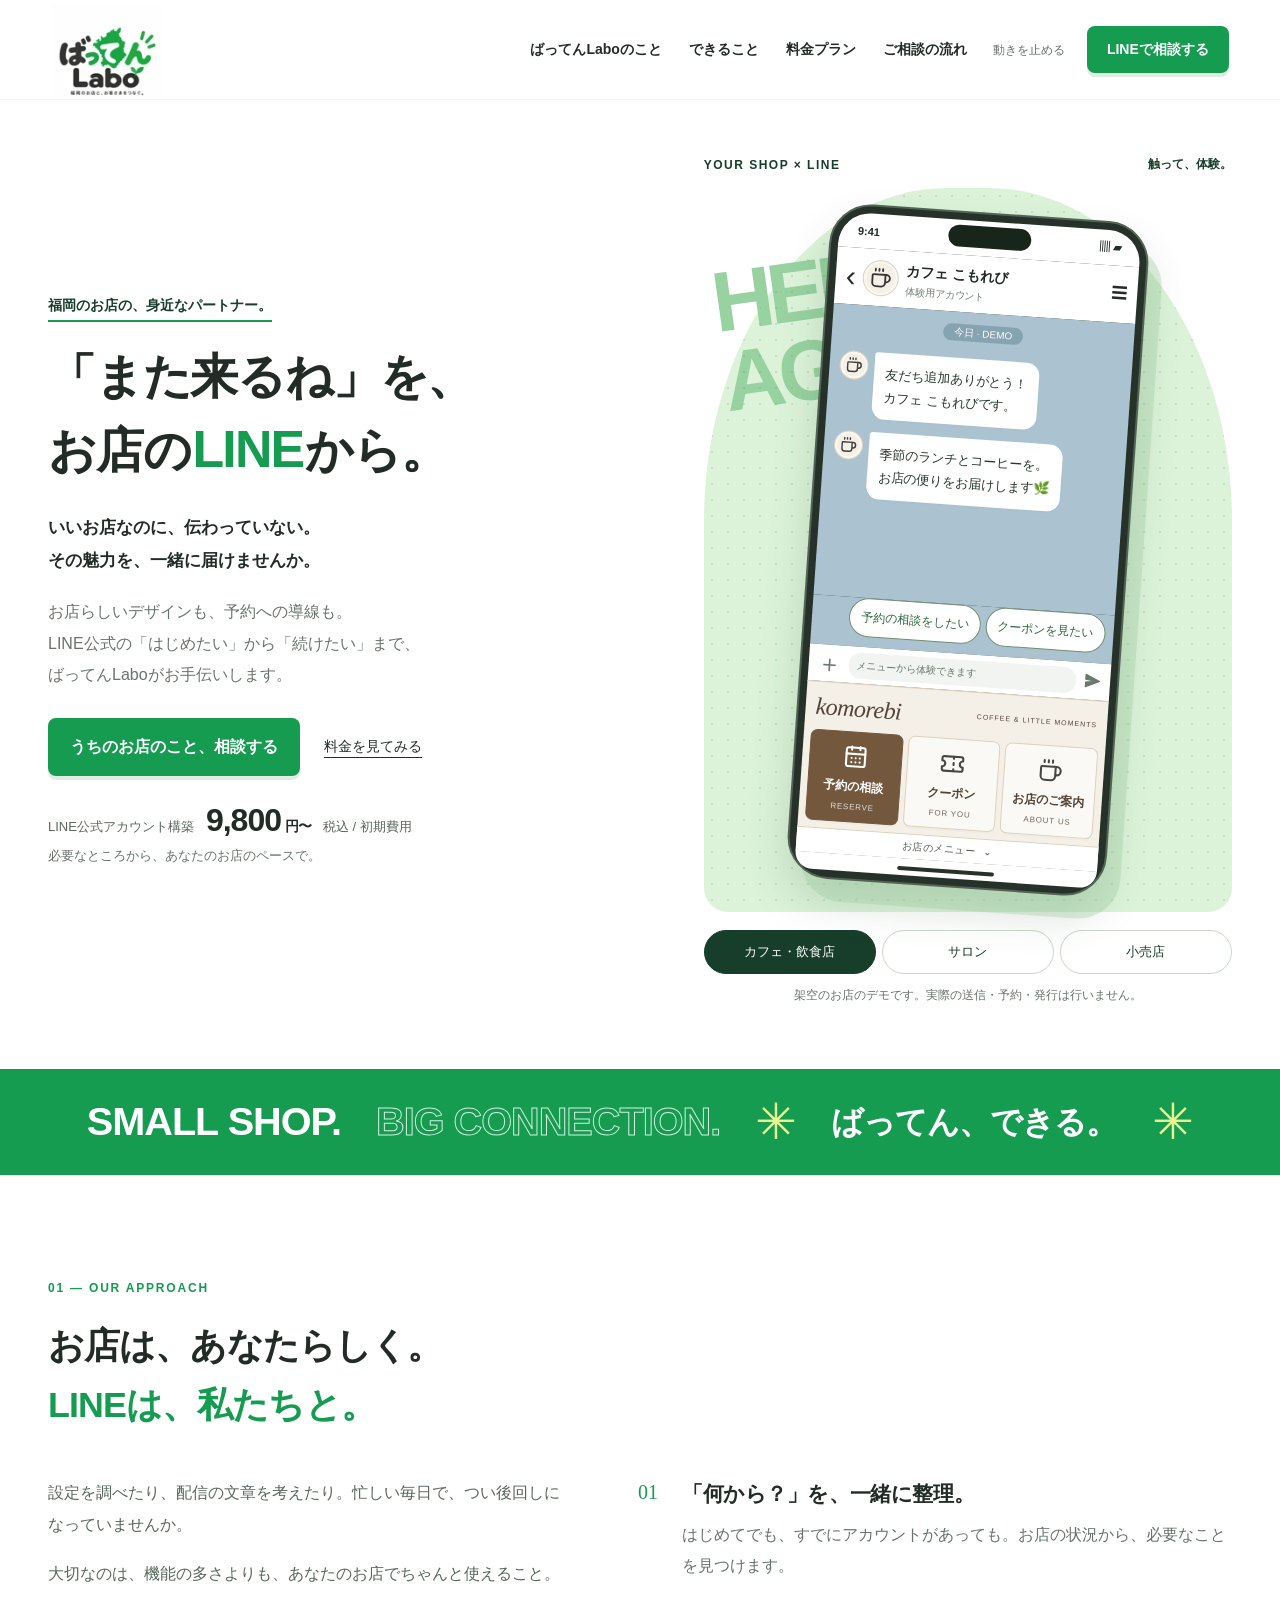
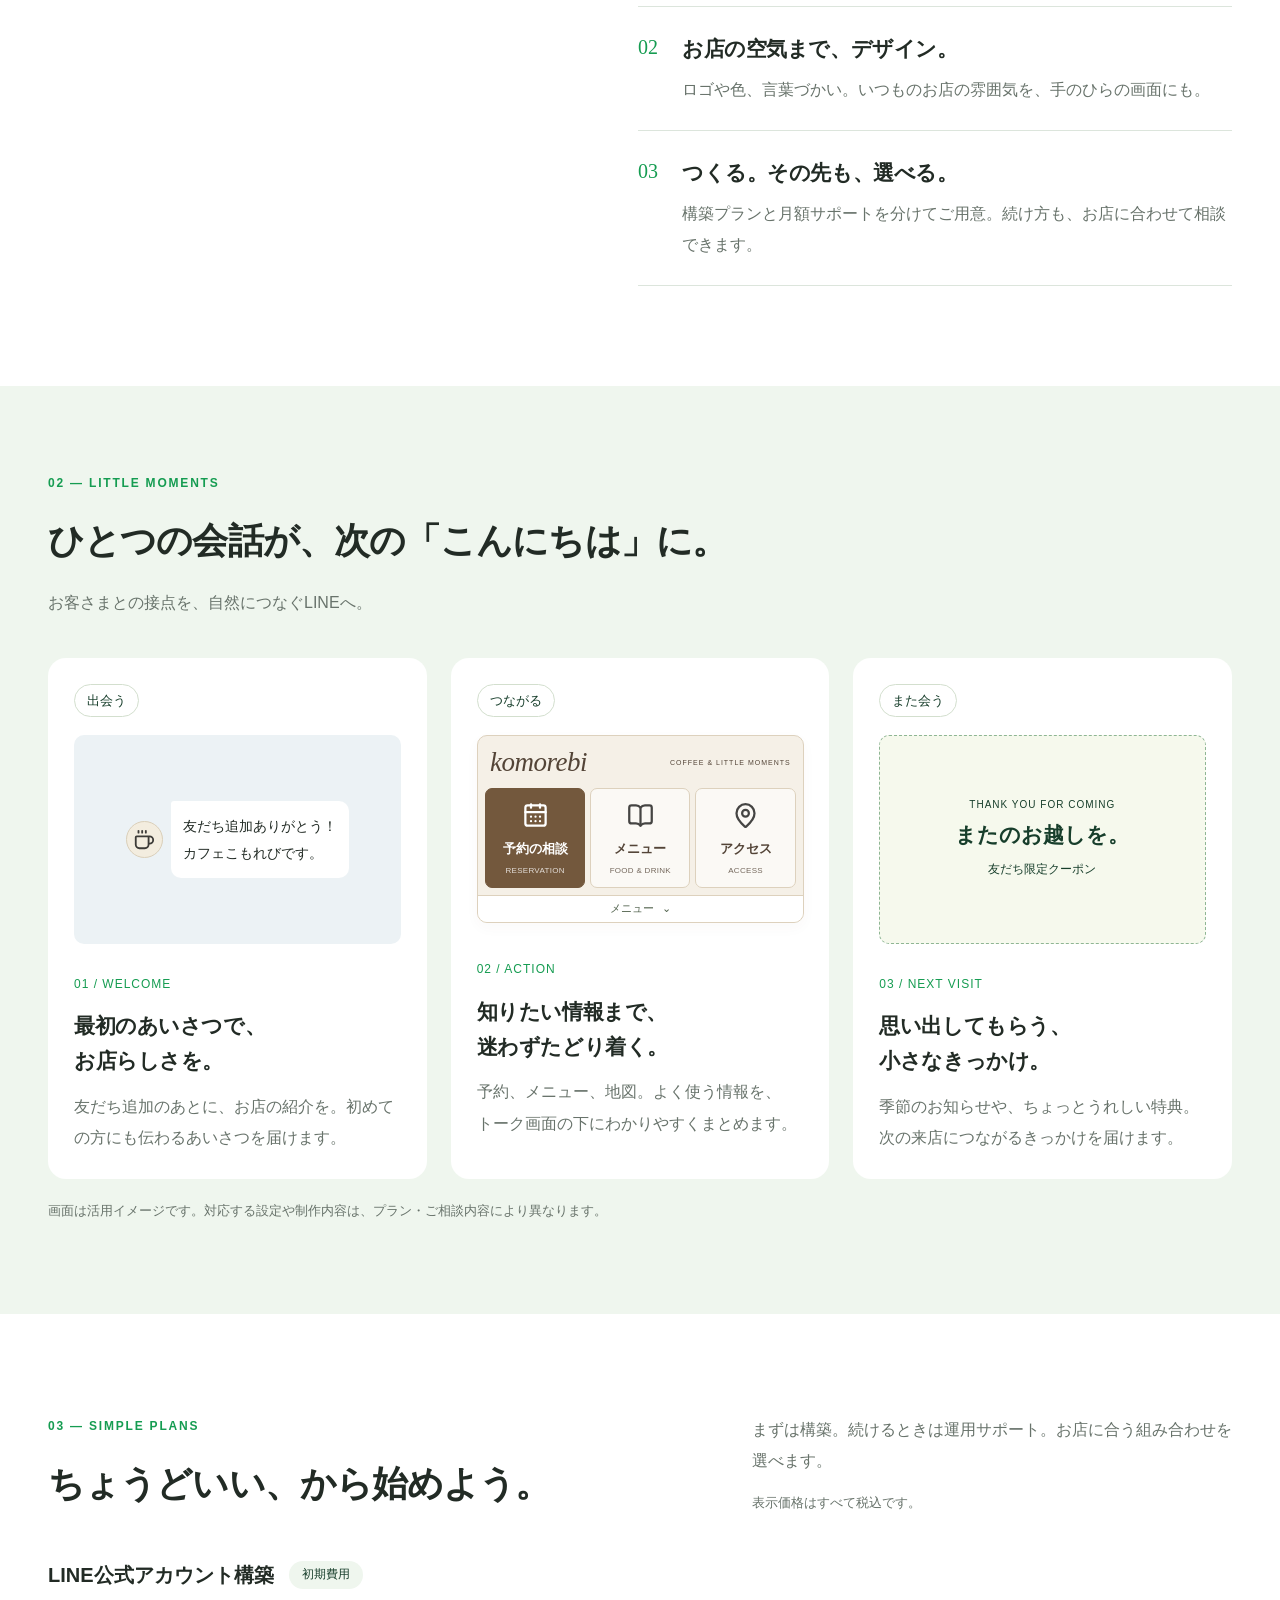
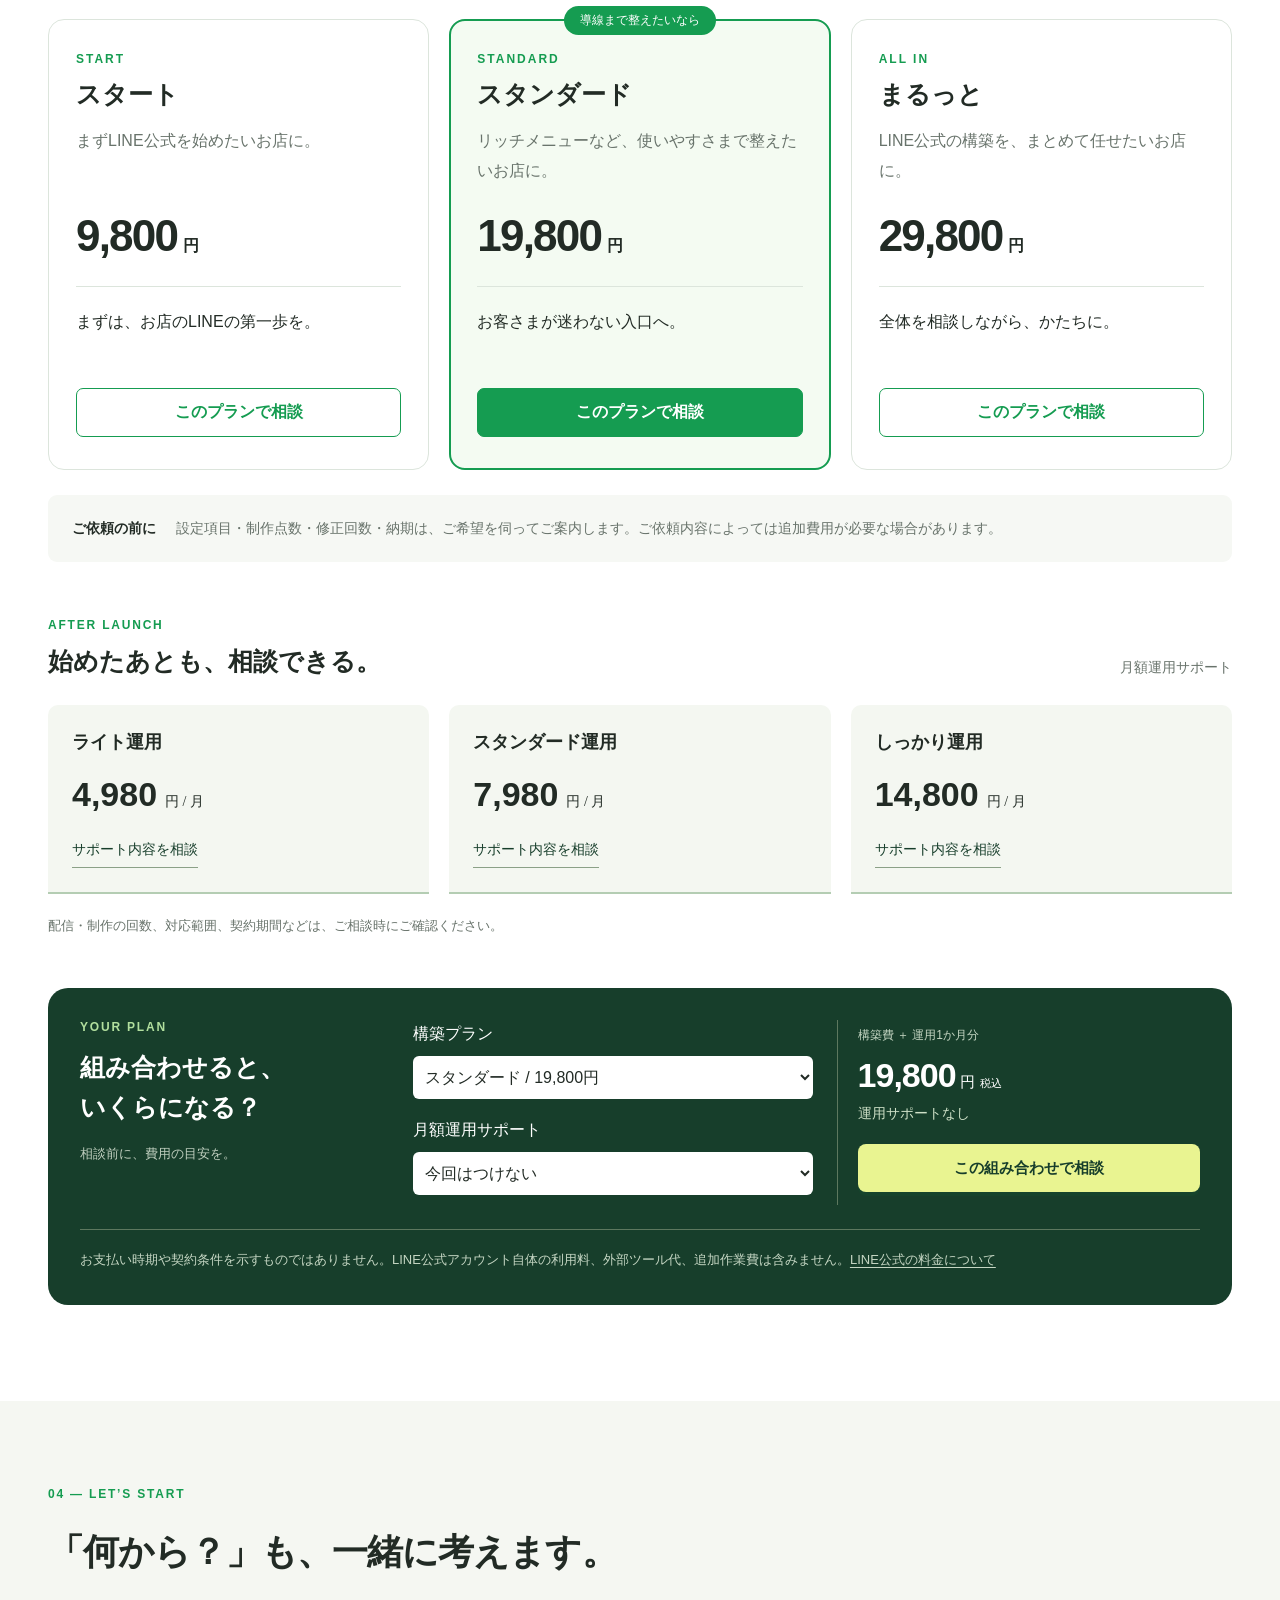
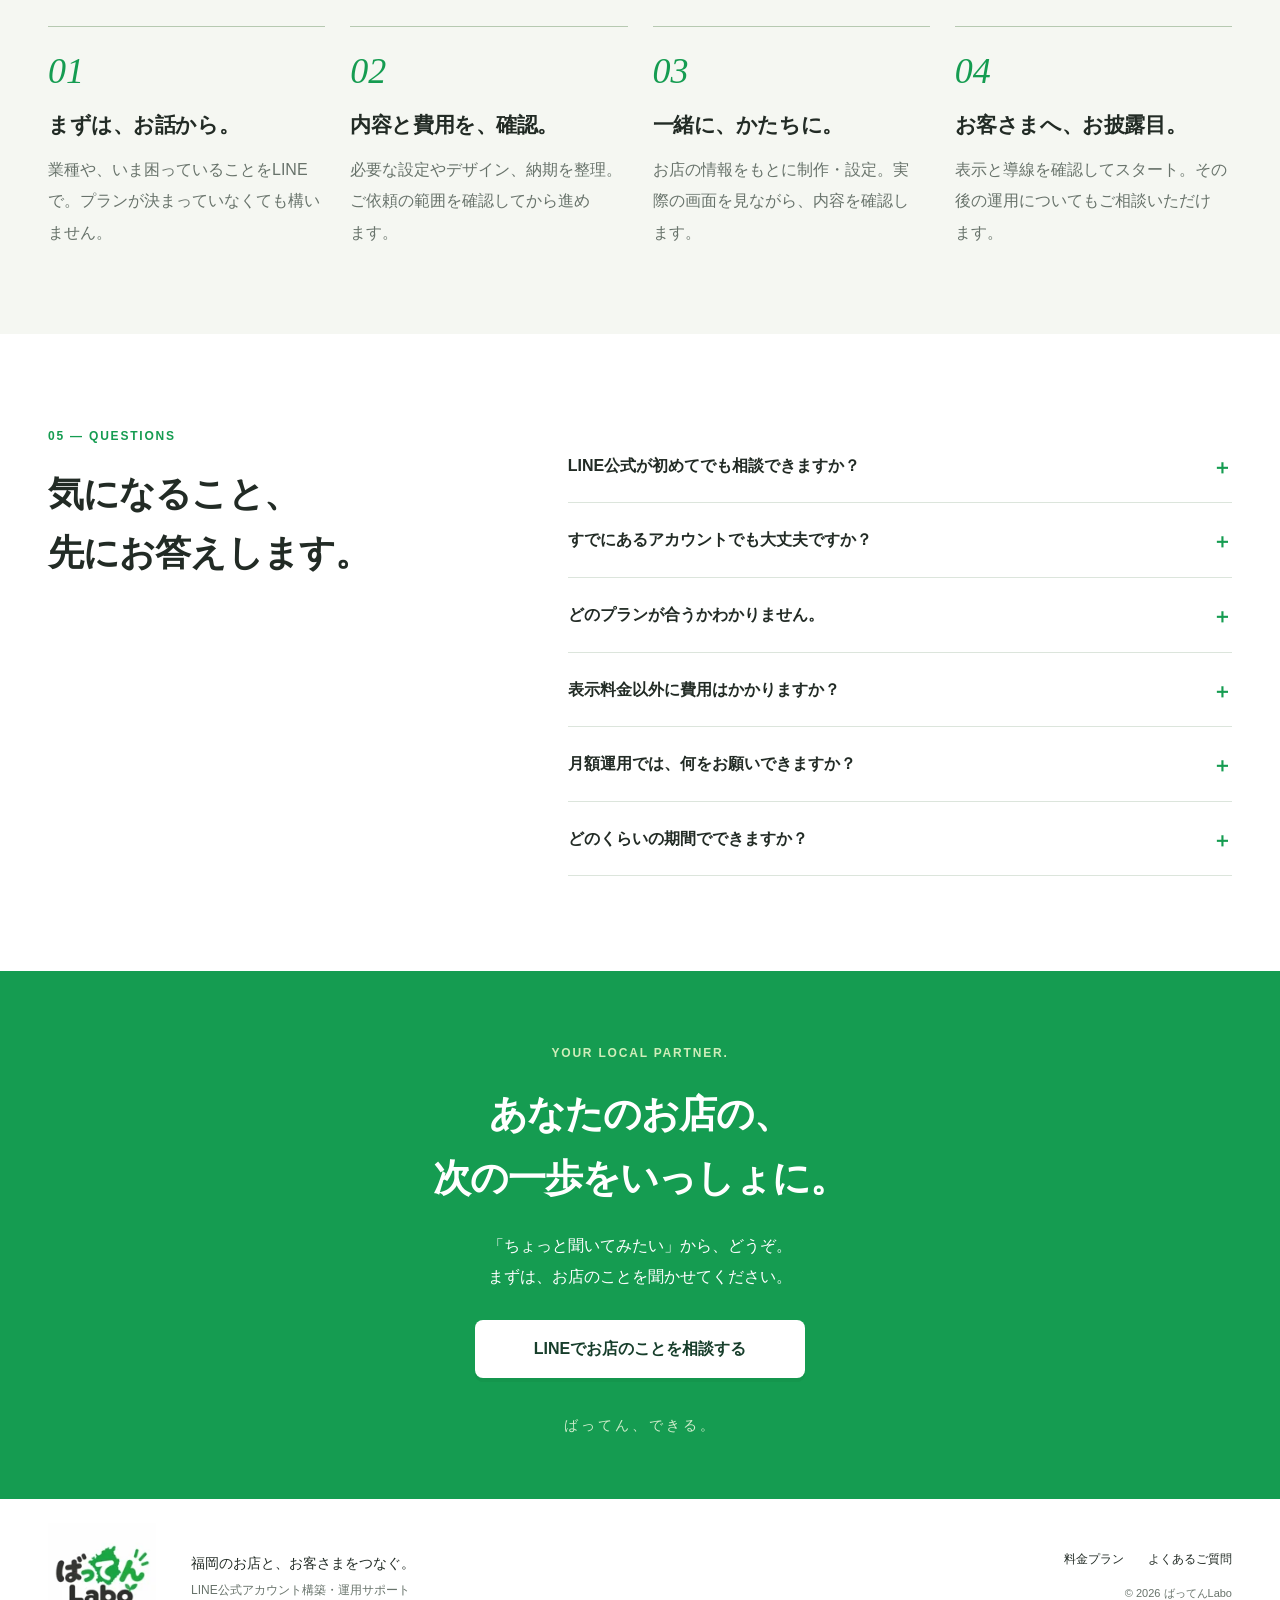
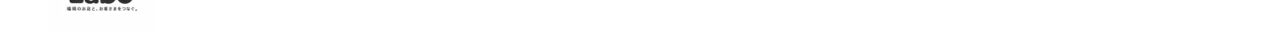
==== index.html @ 639789c0 "Refine all chat examples into natural short messages and separate demo notice" ====
<!doctype html>
<html lang="ja"><head><meta charset="utf-8"><meta name="viewport" content="width=device-width, initial-scale=1"><meta name="theme-color" content="#169b52"><title>ばってんLabo｜お店の「また来るね」を、LINEから。</title><meta name="description" content="福岡のお店のLINE公式アカウント構築・運用サポート。構築9,800円〜、月額運用4,980円〜（税込）。お店らしいデザインと迷わない導線を、一緒に。"><link rel="icon" type="image/webp" href="assets/brand-icon.webp"><link rel="stylesheet" href="style.css?v=20261002-chat-7"></head><body>
<a class="skip-link" href="#main">本文へ移動</a><div class="reading-progress" aria-hidden="true"></div>
<header class="header"><a class="logo" href="#" aria-label="ばってんLabo ホーム"><img src="assets/brand-icon.webp" alt="ばってんLabo" width="160" height="160"></a><nav class="desktop-nav" aria-label="メインメニュー"><a href="#strength">ばってんLaboのこと</a><a href="#experience">できること</a><a href="#plans">料金プラン</a><a href="#flow">ご相談の流れ</a></nav><div class="header-actions"><button class="motion-toggle" aria-pressed="false" aria-label="動きを止める">動きを止める</button><button class="button small" data-contact>LINEで相談する</button><button class="menu-toggle" aria-expanded="false" aria-controls="mobile-menu" aria-label="メニューを開く"><span></span><span></span></button></div></header>
<nav id="mobile-menu" class="mobile-menu" aria-label="スマートフォンメニュー" hidden><a href="#strength">ばってんLaboのこと</a><a href="#experience">できること</a><a href="#plans">料金プラン</a><a href="#flow">ご相談の流れ</a></nav>
<main id="main"><section class="hero section-wrap"><div class="hero-copy"><p class="eyebrow"><span>福岡のお店の、身近なパートナー。</span></p><h1><span class="headline-start">「また来るね」を、</span><span class="headline-end">お店の<em>LINE</em>から。</span></h1><p class="hero-lead"><span class="sentence">いいお店なのに、伝わっていない。</span><span class="sentence">その魅力を、一緒に届けませんか。</span></p><p class="hero-description">お店らしいデザインも、予約への導線も。<span class="phrase">LINE公式の</span><span class="phrase">「はじめたい」から</span><span class="phrase">「続けたい」まで、</span><span class="phrase">ばってんLaboが</span><span class="phrase">お手伝いします。</span></p><div class="hero-buttons"><button class="button" data-contact>うちのお店のこと、相談する</button><a class="text-button" href="#plans">料金を見てみる</a></div><div class="starting-price"><span>LINE公式アカウント構築</span><strong>9,800<small>円〜</small></strong><span>税込 / 初期費用</span></div><p class="hero-footnote">必要なところから、あなたのお店のペースで。</p></div>
<div class="hero-visual" id="experience"><div class="visual-label"><span>YOUR SHOP × LINE</span><span>触って、体験。</span></div><div class="visual-ground"><div class="big-type" aria-hidden="true">HELLO.<br>AGAIN!</div><div class="floating-note note-one"><span class="note-icon">✓</span><div><small>次の来店につながる</small><b>「予約できますか？」</b></div></div><div class="phone-wrap"><div class="phone" data-theme="cafe"><div class="phone-status" aria-hidden="true"><b>9:41</b><span class="island"></span><span>▥ ▰</span></div><div class="phone-head"><span aria-hidden="true">‹</span><span class="store-avatar" id="store-avatar" aria-hidden="true"><img src="assets/icons/coffee.svg" width="24" height="24" alt="" aria-hidden="true"></span><div><b id="store-name">カフェ こもれび</b><small>体験用アカウント</small></div><span class="phone-menu" aria-hidden="true">☰</span></div><div class="chat" id="chat" role="log" aria-live="polite" aria-label="架空のお店のトーク体験"></div><div class="reply-options" id="reply-options" aria-label="返信を選ぶ"></div><div class="phone-compose"><span aria-hidden="true">＋</span><span>メニューから体験できます</span><span class="compose-send" aria-hidden="true" title="送信"><svg viewBox="0 0 24 24" width="18" height="18" focusable="false"><path d="M3.4 20.4 21.8 12 3.4 3.6l-.1 6.5L16.5 12 3.3 13.9l.1 6.5Z" fill="currentColor"/></svg></span></div><div class="rich-menu"><div class="menu-signature"><span id="menu-brand">komorebi</span><small id="menu-tagline">COFFEE & LITTLE MOMENTS</small></div><div class="menu-buttons"><button data-chat="reserve"><span class="menu-icon"><img src="assets/icons/calendar-days.svg" width="24" height="24" alt="" aria-hidden="true"></span><b id="reserve-label">予約の相談</b><small id="reserve-en">RESERVE</small></button><button data-chat="coupon"><span class="menu-icon"><img src="assets/icons/ticket.svg" width="24" height="24" alt="" aria-hidden="true"></span><b>クーポン</b><small>FOR YOU</small></button><button data-chat="welcome"><span class="menu-icon" id="menu-store-icon"><img src="assets/icons/coffee.svg" width="24" height="24" alt="" aria-hidden="true"></span><b>お店のご案内</b><small>ABOUT US</small></button></div><div class="menu-bottom-label">お店のメニュー<span aria-hidden="true">⌄</span></div></div><div class="phone-bottom" aria-hidden="true"></div></div></div><div class="floating-note note-two"><span class="spark" aria-hidden="true">✓</span><span>お店らしさも、<br><b>ちゃんと伝わる。</b></span></div></div><div class="industry-tabs" aria-label="業種別の体験"><button data-industry="cafe" aria-pressed="true">カフェ・飲食店</button><button data-industry="salon" aria-pressed="false">サロン</button><button data-industry="shop" aria-pressed="false">小売店</button></div><p class="demo-note">架空のお店のデモです。実際の送信・予約・発行は行いません。</p></div></section>
<div class="brand-strip" aria-hidden="true"><span>SMALL SHOP.</span><span class="outline-text">BIG CONNECTION.</span><span class="asterisk">✳</span><span>ばってん、できる。</span><span class="asterisk">✳</span></div>
<section class="section-wrap intro-section" id="strength"><div class="section-title reveal"><span class="section-label">01 — OUR APPROACH</span><h2><span class="phrase">お店は、あなたらしく。</span><span class="green"><span class="phrase">LINEは、私たちと。</span></span></h2></div><div class="approach-grid"><div class="section-copy reveal"><p>設定を調べたり、配信の文章を考えたり。忙しい毎日で、つい後回しになっていませんか。</p><p>大切なのは、機能の多さよりも、あなたのお店で<span class="phrase">ちゃんと使えること。</span></p></div><div class="approach-items"><article class="approach-item reveal"><span>01</span><div><h3>「何から？」を、一緒に整理。</h3><p>はじめてでも、すでにアカウントがあっても。お店の状況から、必要なことを見つけます。</p></div></article><article class="approach-item reveal"><span>02</span><div><h3>お店の空気まで、デザイン。</h3><p>ロゴや色、言葉づかい。いつものお店の雰囲気を、手のひらの画面にも。</p></div></article><article class="approach-item reveal"><span>03</span><div><h3>つくる。その先も、選べる。</h3><p>構築プランと月額サポートを分けてご用意。続け方も、お店に合わせて相談できます。</p></div></article></div></div></section>
<section class="journey-section"><div class="section-wrap"><div class="section-title reveal"><span class="section-label">02 — LITTLE MOMENTS</span><h2><span class="phrase">ひとつの会話が、</span><span class="phrase">次の「こんにちは」に。</span></h2><p>お客さまとの接点を、自然につなぐLINEへ。</p></div><div class="journey-grid"><article class="journey-card reveal"><div class="journey-preview"><span class="step-tag">出会う</span><div class="mini-chat"><span class="mini-avatar" aria-hidden="true"><img src="assets/icons/coffee.svg" width="24" height="24" alt="" aria-hidden="true"></span><div>友だち追加ありがとう！<br>カフェこもれびです。</div></div></div><div class="journey-copy"><span class="card-index">01 / WELCOME</span><h3><span class="phrase">最初のあいさつで、</span><span class="phrase">お店らしさを。</span></h3><p>友だち追加のあとに、お店の紹介を。初めての方にも伝わる<span class="phrase">あいさつを届けます。</span></p></div></article><article class="journey-card reveal"><div class="journey-preview"><span class="step-tag">つながる</span><div class="rich-example" role="img" aria-label="カフェのリッチメニュー見本。予約の相談、メニュー、アクセスの3つの区画。"><div class="menu-signature"><span>komorebi</span><small>COFFEE & LITTLE MOMENTS</small></div><div class="rich-example-grid"><div class="rich-example-tile"><span class="menu-icon"><img src="assets/icons/calendar-days.svg" width="24" height="24" alt="" aria-hidden="true"></span><b>予約の相談</b><small>RESERVATION</small></div><div class="rich-example-tile"><span class="menu-icon"><img src="assets/icons/book-open.svg" width="24" height="24" alt="" aria-hidden="true"></span><b>メニュー</b><small>FOOD & DRINK</small></div><div class="rich-example-tile"><span class="menu-icon"><img src="assets/icons/map-pin.svg" width="24" height="24" alt="" aria-hidden="true"></span><b>アクセス</b><small>ACCESS</small></div></div><div class="rich-example-bar">メニュー <span aria-hidden="true">⌄</span></div></div></div><div class="journey-copy"><span class="card-index">02 / ACTION</span><h3><span class="phrase">知りたい情報まで、</span><span class="phrase">迷わずたどり着く。</span></h3><p>予約、メニュー、地図。よく使う情報を、トーク画面の下に<span class="phrase">わかりやすくまとめます。</span></p></div></article><article class="journey-card reveal"><div class="journey-preview"><span class="step-tag">また会う</span><div class="mini-coupon"><small>THANK YOU FOR COMING</small><b>またのお越しを。</b><span>友だち限定クーポン</span></div></div><div class="journey-copy"><span class="card-index">03 / NEXT VISIT</span><h3><span class="phrase">思い出してもらう、</span><span class="phrase">小さなきっかけ。</span></h3><p>季節のお知らせや、ちょっとうれしい特典。次の来店につながる<span class="phrase">きっかけを届けます。</span></p></div></article></div><p class="section-note">画面は活用イメージです。対応する設定や制作内容は、プラン・ご相談内容により異なります。</p></div></section>
<section class="section-wrap pricing-section" id="plans"><div class="pricing-heading reveal"><div class="section-title"><span class="section-label">03 — SIMPLE PLANS</span><h2><span class="phrase">ちょうどいい、</span><span class="phrase">から始めよう。</span></h2></div><p>まずは構築。続けるときは運用サポート。お店に合う組み合わせを選べます。<span class="tax-label">表示価格はすべて税込です。</span></p></div><div class="price-category"><h3>LINE公式アカウント構築</h3><span>初期費用</span></div><div class="plan-grid"><article class="plan-card reveal"><span class="plan-en">START</span><h3>スタート</h3><p class="plan-description">まずLINE公式を始めたいお店に。</p><p class="plan-price">9,800<span>円</span></p><p class="plan-purpose">まずは、お店のLINEの第一歩を。</p><button class="plan-button" data-plan="0">このプランで相談</button></article><article class="plan-card featured reveal"><span class="plan-flag">導線まで整えたいなら</span><span class="plan-en">STANDARD</span><h3>スタンダード</h3><p class="plan-description">リッチメニューなど、使いやすさまで整えたいお店に。</p><p class="plan-price">19,800<span>円</span></p><p class="plan-purpose">お客さまが迷わない入口へ。</p><button class="plan-button" data-plan="1">このプランで相談</button></article><article class="plan-card reveal"><span class="plan-en">ALL IN</span><h3>まるっと</h3><p class="plan-description">LINE公式の構築を、まとめて任せたいお店に。</p><p class="plan-price">29,800<span>円</span></p><p class="plan-purpose">全体を相談しながら、かたちに。</p><button class="plan-button" data-plan="2">このプランで相談</button></article></div><div class="scope-note"><span>ご依頼の前に</span><p>設定項目・制作点数・修正回数・納期は、ご希望を伺ってご案内します。ご依頼内容によっては追加費用が必要な場合があります。</p></div>
<div class="support-heading"><div><span class="section-label">AFTER LAUNCH</span><h3>始めたあとも、相談できる。</h3></div><p>月額運用サポート</p></div><div class="support-grid"><article class="support-card reveal"><h4>ライト運用</h4><p>4,980<span>円 / 月</span></p><button data-support="1">サポート内容を相談</button></article><article class="support-card reveal"><h4>スタンダード運用</h4><p>7,980<span>円 / 月</span></p><button data-support="2">サポート内容を相談</button></article><article class="support-card reveal"><h4>しっかり運用</h4><p>14,800<span>円 / 月</span></p><button data-support="3">サポート内容を相談</button></article></div><p class="section-note">配信・制作の回数、対応範囲、契約期間などは、ご相談時にご確認ください。</p>
<div class="calculator reveal" id="estimate"><div class="calculator-intro"><span class="section-label">YOUR PLAN</span><h3><span class="phrase">組み合わせると、</span><span class="phrase">いくらになる？</span></h3><p>相談前に、費用の目安を。</p></div><div class="calculator-controls"><label for="build-select">構築プラン</label><select id="build-select"><option value="0">スタート / 9,800円</option><option value="1" selected>スタンダード / 19,800円</option><option value="2">まるっと / 29,800円</option></select><label for="support-select">月額運用サポート</label><select id="support-select"><option value="0">今回はつけない</option><option value="1">ライト運用 / 4,980円</option><option value="2">スタンダード運用 / 7,980円</option><option value="3">しっかり運用 / 14,800円</option></select></div><div class="calculator-result" aria-live="polite" aria-atomic="true"><span>構築費 ＋ 運用1か月分</span><p><strong id="estimate-total">19,800</strong> 円<span>税込</span></p><small id="estimate-recurring">運用サポートなし</small><button class="button" id="estimate-contact">この組み合わせで相談</button></div><p class="calculator-note">お支払い時期や契約条件を示すものではありません。LINE公式アカウント自体の利用料、外部ツール代、追加作業費は含みません。<a href="https://www.lycbiz.com/jp/service/line-official-account/plan/" target="_blank" rel="noopener noreferrer">LINE公式の料金について</a></p></div></section>
<section class="flow-section" id="flow"><div class="section-wrap"><div class="section-title reveal"><span class="section-label">04 — LET’S START</span><h2><span class="phrase">「何から？」も、</span><span class="phrase">一緒に考えます。</span></h2></div><div class="flow-grid"><article class="reveal"><span>01</span><h3>まずは、お話から。</h3><p>業種や、いま困っていることをLINEで。プランが決まっていなくても構いません。</p></article><article class="reveal"><span>02</span><h3>内容と費用を、確認。</h3><p>必要な設定やデザイン、納期を整理。ご依頼の範囲を確認してから進めます。</p></article><article class="reveal"><span>03</span><h3>一緒に、かたちに。</h3><p>お店の情報をもとに制作・設定。実際の画面を見ながら、内容を確認します。</p></article><article class="reveal"><span>04</span><h3>お客さまへ、お披露目。</h3><p>表示と導線を確認してスタート。その後の運用についてもご相談いただけます。</p></article></div></div></section>
<section class="section-wrap faq-section" id="faq"><div class="section-title reveal"><span class="section-label">05 — QUESTIONS</span><h2><span class="phrase">気になること、</span><span class="phrase">先にお答えします。</span></h2></div><div class="faq-list"><details><summary>LINE公式が初めてでも相談できますか？</summary><p>はい。何を載せたいか、どんなお客さまに届けたいか。お店のことを伺いながら、始め方を一緒に整理します。</p></details><details><summary>すでにあるアカウントでも大丈夫ですか？</summary><p>現在のアカウントやお困りごとをお知らせください。設定状況や権限を確認し、見直しが必要なところをご相談します。</p></details><details><summary>どのプランが合うかわかりません。</summary><p>まず始めたいならスタート、リッチメニューなど導線を整えたいならスタンダード、構築全体を相談したいならまるっとが目安です。具体的な作業内容を伺ってご案内します。</p></details><details><summary>表示料金以外に費用はかかりますか？</summary><p>LINE公式アカウント自体の利用料や外部ツール代は別です。また、追加の制作・設定が必要な場合は、ご依頼前に内容と費用をご確認ください。</p></details><details><summary>月額運用では、何をお願いできますか？</summary><p>配信や更新など、続けるうえで困っていることをお知らせください。各プランの対応範囲・回数・契約期間は、ご相談時にご案内します。</p></details><details><summary>どのくらいの期間でできますか？</summary><p>ご希望の内容と、写真・ロゴ・店舗情報などの準備状況によって異なります。希望の開始時期を伺い、制作前に納期を確認します。</p></details></div></section>
<section class="contact-section" id="contact"><div class="contact-inner reveal"><span class="section-label">YOUR LOCAL PARTNER.</span><h2><span class="phrase">あなたのお店の、</span><span class="phrase">次の一歩をいっしょに。</span></h2><p>「ちょっと聞いてみたい」から、どうぞ。<br>まずは、お店のことを聞かせてください。</p><button class="button light" data-contact>LINEでお店のことを相談する</button><span class="contact-brand">ばってん、できる。</span></div></section></main>
<footer class="footer section-wrap"><a class="footer-logo" href="#" aria-label="ページ先頭へ"><img src="assets/brand-icon.webp" alt="ばってんLabo" width="130" height="130"></a><p>福岡のお店と、お客さまをつなぐ。<br><small>LINE公式アカウント構築・運用サポート</small></p><div><a href="#plans">料金プラン</a><a href="#faq">よくあるご質問</a><small>© 2026 ばってんLabo</small></div></footer><div class="mobile-cta"><a href="#plans">構築 9,800円〜<small>税込</small></a><button class="button small" data-contact>LINEで相談する</button></div>
<dialog id="contact-dialog" aria-labelledby="contact-title"><button class="dialog-close" aria-label="閉じる">×</button><span class="section-label">LET’S TALK.</span><h2 id="contact-title"><span class="phrase">お店のこと、</span><span class="phrase">聞かせてください。</span></h2><p>相談したい内容をコピーして、<br>LINEで送っていただくとスムーズです。</p><label for="consultation-text">相談メッセージ（編集できます）</label><textarea id="consultation-text" rows="6"></textarea><button class="copy-button" id="copy-message">相談内容をコピー</button><p id="copy-status" role="status"></p><a class="button" href="https://lin.ee/vXP1QKs" target="_blank" rel="noopener noreferrer">LINEを開いて相談する</a><small class="dialog-note">LINEを開くだけでは送信されません。<br>コピーした文章を貼り付けて、お送りください。</small></dialog>
<dialog id="coupon-dialog" aria-labelledby="coupon-title"><button class="dialog-close" aria-label="閉じる">×</button><span class="section-label">SAMPLE COUPON</span><h2 id="coupon-title">また会える、きっかけを。</h2><div class="coupon-ticket"><span>友だち限定</span><strong id="coupon-benefit">ドリンク1杯プレゼント</strong></div><p>ご来店時にスタッフにお見せください。</p><small class="dialog-note">体験用のサンプルです。実際の店舗では利用できません。</small><button class="button close-coupon">トークに戻る</button></dialog><script src="app.js?v=20261002-chat-7"></script></body></html>
---- style.css ----
:root{--green:#159c51;--dark:#173e2b;--ink:#222b25;--muted:#68736b;--soft:#eff6ee;--line:#dce5dc;--yellow:#e9f491;--white:#fff;--radius:20px}*{box-sizing:border-box}html{scroll-behavior:smooth;scroll-padding-top:108px}body{margin:0;background:#fff;color:var(--ink);font-family:"Noto Sans JP","Hiragino Kaku Gothic ProN","Yu Gothic",Meiryo,sans-serif;line-height:1.8;-webkit-font-smoothing:antialiased}button,input,textarea,select{font:inherit}button,a{-webkit-tap-highlight-color:transparent;touch-action:manipulation}button{cursor:pointer}a{color:inherit;text-decoration:none}button:focus-visible,a:focus-visible,select:focus-visible,textarea:focus-visible,summary:focus-visible{outline:3px solid #d18a0a;outline-offset:5px}button{color:inherit}a,button{transition:background .2s,color .2s,transform .2s,box-shadow .2s}button:hover{transform:translateY(-2px)}img{max-width:100%;display:block}h1,h2,h3,h4,p{margin:0}h1,h2,h3,h4{line-height:1.55}svg{fill:none;stroke:currentColor;stroke-width:1.5;stroke-linecap:round;stroke-linejoin:round}.section-wrap{max-width:1280px;margin:auto;padding-inline:48px}.skip-link{position:fixed;left:20px;top:-80px;z-index:200;background:#fff;padding:12px}.skip-link:focus{top:10px}.reading-progress{position:fixed;top:0;left:0;height:3px;width:0;background:var(--green);z-index:102}.header{height:100px;display:flex;align-items:center;justify-content:space-between;gap:22px;padding:0 4%;position:sticky;top:0;z-index:100;background:#ffffffed;backdrop-filter:blur(14px);border-bottom:1px solid #e4eae180}.logo{width:112px;height:92px;overflow:hidden;display:grid;place-items:center;flex-shrink:0}.logo img{width:112px;height:112px;object-fit:contain}.desktop-nav{display:flex;gap:27px;font-size:14px;font-weight:700;margin-left:auto}.desktop-nav a:hover{color:var(--green)}.header-actions{display:flex;align-items:center;gap:18px}.motion-toggle{font-size:12px;border:0;background:none;color:var(--muted);padding:8px 0}.button{display:inline-flex;align-items:center;justify-content:center;min-height:58px;padding:16px 28px;border:0;background:var(--green);color:#fff;border-radius:8px;font-weight:700;font-size:16px;line-height:1.5;text-align:center;box-shadow:0 4px 0 #116b3420}.button:hover{background:#087e3b;box-shadow:0 7px 16px #14783b20;transform:translateY(-2px)}.button.small{font-size:14px;min-height:46px;padding:13px 20px}.menu-toggle{display:none}.mobile-menu[hidden]{display:none}.hero{display:grid;grid-template-columns:1.1fr 1fr;gap:36px;align-items:center;padding-top:54px;padding-bottom:63px}.eyebrow{font-size:14px;font-weight:700;margin-bottom:23px;color:var(--dark)}.eyebrow span{border-bottom:2px solid var(--green);padding-bottom:7px}.hero h1{font-size:clamp(38px,3.6vw,52px);font-weight:900;letter-spacing:-1.8px;line-height:1.5;margin-bottom:24px}.quote{display:block;white-space:nowrap}.hero h1 br{display:none}.hero h1 em{font:900 1.26em/1.4 Arial,sans-serif;color:var(--green);letter-spacing:-2px;font-style:normal}.hero-lead{font-size:18px;font-weight:700;line-height:1.9;margin-bottom:19px}.hero-description{font-size:14px;line-height:2;color:var(--muted)}.hero-buttons{display:flex;align-items:center;gap:22px;margin-top:28px}.hero-buttons .button{padding-inline:21px;font-size:15px}.text-button{font-size:14px;text-decoration:underline;text-underline-offset:6px;white-space:nowrap}.starting-price{display:flex;align-items:baseline;gap:13px;flex-wrap:wrap;margin-top:26px}.starting-price>span{font-size:12px;color:#5c685e}.starting-price strong{font:700 30px Arial;letter-spacing:-1px}.starting-price strong small{font:700 14px Meiryo;margin-left:4px}.hero-footnote{font-size:12px;color:var(--muted);margin-top:5px}.hero-visual{min-width:0;scroll-margin-top:110px}.visual-label{display:flex;justify-content:space-between;align-items:center;font-size:12px;font-weight:700;margin-bottom:12px;color:var(--dark)}.visual-label>span:first-child{font:700 12px Arial;letter-spacing:1.5px}.visual-ground{position:relative;isolation:isolate;min-height:572px;display:grid;place-items:center;border-radius:46% 46% 24px 24px;background:#dcf3d9;padding:15px 0 22px;overflow:visible}.visual-ground:after{content:"";position:absolute;inset:0;z-index:-1;background-image:radial-gradient(#4195572e 1px,transparent 1px);background-size:16px 16px;border-radius:inherit}.big-type{position:absolute;top:56px;left:13px;color:#97d2a0;font:900 85px/.94 Arial;letter-spacing:-6px;z-index:-1;transform:rotate(-8deg)}.phone-wrap{transform:rotate(4deg);transition:transform .5s}.phone-wrap:hover,.phone-wrap:focus-within{transform:rotate(0)}.phone{height:558px;width:299px;border:2px solid #536355;border-radius:42px;padding:7px;background:#263129;box-shadow:15px 22px 0 #9ac89e59,0 22px 40px #244e2b2b;display:flex;flex-direction:column;overflow:hidden}.phone-status{height:35px;flex-shrink:0;background:#fff;border-radius:32px 32px 0 0;display:flex;justify-content:space-between;align-items:center;padding:0 19px;font:700 11px Arial;position:relative}.island{width:83px;height:22px;border-radius:20px;background:#17251b;position:absolute;top:5px;left:50%;transform:translateX(-50%)}.phone-head{height:57px;flex-shrink:0;background:#fff;display:flex;align-items:center;gap:8px;padding:0 10px;line-height:1.3}.phone-head>span:first-child{font-size:30px}.store-avatar{display:grid;place-items:center;background:#e9f0df;border-radius:50%;font:italic 23px Georgia;width:31px;height:31px;color:#406444}.phone-head b{font-size:13px}.phone-head small{display:block;font-size:10px;color:#718075;margin-top:4px}.phone-menu{margin-left:auto}.chat{background:#abc3d0;flex:1;min-height:0;overflow:auto;padding:12px 10px;scrollbar-width:thin;scrollbar-color:#758f9f transparent;overscroll-behavior:contain}.chat-day{text-align:center;font-size:10px;color:white;margin:0 0 16px}.chat-day span{background:#69869688;border-radius:20px;padding:3px 11px}.message{display:flex;align-items:flex-start;gap:6px;margin-bottom:13px;animation:messageIn .35s ease-out}.chat-avatar{width:25px;height:25px;background:#f3f5eb;color:#4c664e;font:italic 19px Georgia;border-radius:50%;display:grid;place-items:center;flex-shrink:0}.bubble{padding:10px 11px;background:white;border-radius:3px 13px 13px;font-size:12px;line-height:1.7;white-space:pre-line;max-width:211px;color:#27382d;box-shadow:0 1px 2px #4560470b}.message.customer{justify-content:flex-end;align-items:flex-end}.customer .bubble{background:#9ae982;border-radius:13px 3px 13px 13px}.read{font-size:9px;color:#304e5b;line-height:1.5;white-space:pre-line;flex-shrink:0}.reply-options{display:flex;flex-wrap:wrap;gap:5px;justify-content:flex-end;background:#abc3d0;padding:0 8px 10px}.reply-options:empty{padding:0}.reply-options button{font-size:11px;border:1px solid #718f72;background:#fff;color:#2b663c;border-radius:20px;padding:8px 11px;min-height:35px}.phone-compose{height:37px;flex-shrink:0;background:#fff;display:flex;gap:7px;align-items:center;padding:0 9px;font-size:24px;color:#68786d}.phone-compose span:nth-child(2){flex:1;font-size:10px;background:#f1f4f1;border-radius:12px;padding:4px 8px}.rich-menu{display:grid;grid-template-columns:repeat(3,1fr);background:#e8efdf;flex-shrink:0}.rich-menu button{font-size:10px;border:0;border-top:1px solid #d0ddc7;border-right:1px solid #d0ddc7;background:none;color:#365b3d;padding:10px 0;min-height:62px}.rich-menu button:hover{background:#cde3bf;transform:none}.rich-menu svg{width:21px;height:21px;display:block;margin:0 auto 4px}.phone-bottom{height:17px;flex-shrink:0;background:#fff;border-radius:0 0 33px 33px;position:relative}.phone-bottom:after{content:"";position:absolute;bottom:5px;left:50%;transform:translateX(-50%);background:#263129;width:97px;height:4px;border-radius:4px}.floating-note{position:absolute;z-index:3;background:#fff;padding:12px 15px;border:1px solid #ecf1e8;border-radius:12px;box-shadow:0 9px 28px #193e2520;display:flex;gap:10px;align-items:center;pointer-events:none;animation:floatNote 4s ease-in-out infinite}.note-one{left:-28px;top:93px;transform:rotate(-7deg)}.note-one small{font-size:10px;color:var(--muted);display:block}.note-one b{font-size:13px}.note-icon{display:grid;place-items:center;background:var(--green);color:white;width:29px;height:29px;border-radius:50%;font-weight:700}.note-two{bottom:49px;right:-22px;background:var(--yellow);transform:rotate(7deg);font-size:13px;animation-delay:-2s}.spark{font:40px Arial;color:var(--green)}.industry-tabs{display:flex;gap:6px;margin-top:18px}.industry-tabs button{flex:1;min-height:44px;padding:9px 5px;font-size:12px;background:#fff;border:1px solid #c9d8c8;border-radius:30px;color:var(--dark)}.industry-tabs button[aria-pressed=true]{background:var(--dark);color:white;border-color:var(--dark)}.demo-note{font-size:10px;color:var(--muted);text-align:center;margin-top:11px}.brand-strip{display:flex;align-items:center;justify-content:center;gap:35px;overflow:hidden;white-space:nowrap;background:var(--green);padding:23px 0;color:#fff;font:900 clamp(25px,3.1vw,46px)/1.2 Arial;letter-spacing:-1px}.brand-strip>span:nth-last-child(2){font-size:.8em}.outline-text{-webkit-text-stroke:1px #d5f3df;color:transparent}.asterisk{color:var(--yellow);font-weight:400;font-size:50px}.intro-section{padding-top:106px;padding-bottom:100px}.section-label{font:700 12px Arial;letter-spacing:1.8px;color:var(--green);display:block;margin-bottom:22px}.section-title h2{font-size:clamp(28px,3vw,40px);letter-spacing:-1px;font-weight:800;line-height:1.65}.green{color:var(--green)}.section-title>p{color:var(--muted);font-size:16px;margin-top:18px}.approach-grid{display:grid;grid-template-columns:1fr 1.1fr;gap:76px;margin-top:42px}.section-copy{font-size:16px;line-height:2.1;color:#59665c}.approach-items{display:grid;gap:25px}.approach-item{display:flex;gap:24px;padding-bottom:25px;border-bottom:1px solid var(--line)}.approach-item>span{font:20px Georgia;color:var(--green);margin-top:4px}.approach-item h3{font-size:20px;margin-bottom:7px}.approach-item p{font-size:14px;color:var(--muted);line-height:1.9}.journey-section{background:var(--soft);padding:90px 0}.journey-grid{display:grid;grid-template-columns:repeat(3,1fr);gap:24px;margin-top:40px}.journey-card{background:white;padding:28px;border-radius:18px;position:relative}.step-tag{font-size:12px;display:inline-block;border:1px solid #d3dfce;border-radius:20px;padding:4px 12px;color:var(--dark)}.mini-chat,.mini-menu,.mini-coupon{height:120px;margin:25px 0;display:flex;align-items:center;justify-content:center}.mini-chat{gap:8px;background:#ecf2f5;border-radius:10px;padding:10px}.mini-chat>div{background:white;border-radius:3px 10px 10px;font-size:12px;padding:12px}.mini-avatar{width:30px;height:30px;border-radius:50%;background:#d9e7ce;font:italic 22px Georgia;display:grid;place-items:center;flex-shrink:0}.mini-menu{display:grid;grid-template-columns:repeat(3,1fr);background:#daeacd;border-radius:10px;gap:1px;overflow:hidden}.mini-menu span{font-size:12px;display:grid;place-items:center;height:100%;border-right:1px solid white}.mini-menu span:first-child{background:var(--green);color:#fff}.mini-coupon{border:1px dashed #8fb694;flex-direction:column;border-radius:10px;background:#f6f9ed;color:var(--dark)}.mini-coupon small{font:9px Arial;letter-spacing:1px}.mini-coupon b{font-size:19px;margin:6px}.mini-coupon>span{font-size:11px}.card-index{font:11px Arial;letter-spacing:1px;color:var(--green)}.journey-card h3{font-size:22px;line-height:1.6;margin:13px 0}.journey-card p{font-size:14px;color:var(--muted);line-height:1.9}.section-note{font-size:12px;color:var(--muted);margin-top:20px;line-height:1.8}.pricing-section{padding-top:100px;padding-bottom:96px}.pricing-heading{display:flex;justify-content:space-between;align-items:flex-end;gap:30px;margin-bottom:45px}.pricing-heading>p{font-size:16px;color:var(--muted)}.tax-label{display:block;font-size:12px;margin-top:15px}.price-category{display:flex;align-items:center;gap:15px;margin-bottom:28px}.price-category h3{font-size:20px}.price-category>span{font-size:12px;background:var(--soft);border-radius:20px;padding:3px 13px;color:var(--dark)}.plan-grid{display:grid;grid-template-columns:repeat(3,1fr);gap:20px}.plan-card{padding:32px 27px;border:1px solid var(--line);border-radius:16px;position:relative;background:#fff}.plan-card.featured{border:2px solid var(--green);background:#f4fbf2;padding:31px 26px}.plan-flag{position:absolute;top:-15px;left:50%;transform:translateX(-50%);background:var(--green);color:#fff;white-space:nowrap;font-size:12px;padding:4px 16px;border-radius:30px}.plan-en{font:700 12px Arial;letter-spacing:2px;color:var(--green)}.plan-card h3{font-size:25px;margin:9px 0 13px}.plan-description{font-size:14px;color:var(--muted);min-height:53px}.plan-price{font:700 46px/1.2 Arial;letter-spacing:-1.8px;margin:26px 0}.plan-price>span{font:700 16px Meiryo;margin-left:6px}.plan-purpose{font-size:13px;padding-top:20px;border-top:1px solid var(--line);margin-bottom:23px}.plan-button{width:100%;min-height:49px;font-size:14px;border:1px solid var(--green);color:var(--green);background:white;border-radius:7px;font-weight:700}.plan-button:hover,.featured .plan-button{background:var(--green);color:white}.scope-note{display:flex;gap:20px;align-items:flex-start;margin-top:25px;background:#f6f8f4;padding:20px 24px;border-radius:9px;font-size:13px;color:var(--muted)}.scope-note>span{white-space:nowrap;color:var(--ink);font-weight:700}.support-heading{margin:56px 0 24px;display:flex;justify-content:space-between;align-items:flex-end}.support-heading .section-label{margin-bottom:10px}.support-heading h3{font-size:25px}.support-heading>p{font-size:14px;color:var(--muted)}.support-grid{display:grid;grid-template-columns:repeat(3,1fr);gap:20px}.support-card{border-bottom:2px solid #b4cdb3;background:#f4f7f1;border-radius:10px 10px 0 0;padding:24px}.support-card h4{font-size:16px}.support-card>p{font:700 33px Arial;margin:18px 0}.support-card>p span{font:13px Meiryo;margin-left:8px}.support-card button{border:0;border-bottom:1px solid #8ba187;background:none;padding:5px 0;font-size:13px;color:var(--dark)}.calculator{margin-top:50px;background:var(--dark);color:#fff;padding:32px;border-radius:20px;display:grid;grid-template-columns:.9fr 1.1fr 1fr;gap:22px 30px}.calculator .section-label{color:#b2df9e;margin-bottom:13px}.calculator-intro h3{font-size:25px}.calculator-intro p{font-size:13px;color:#c0cfbf;margin-top:15px}.calculator-controls{display:flex;flex-direction:column;gap:7px}.calculator-controls label{font-size:13px}.calculator select{width:100%;min-width:0;background:#fff;border:0;border-radius:6px;font-size:13px;padding:12px 8px;color:var(--ink);margin-bottom:10px}.calculator-result{border-left:1px solid #5d785f;padding-left:27px}.calculator-result>span{font-size:12px;color:#c5d6c3}.calculator-result>p{font-size:15px;margin-top:7px;white-space:nowrap}.calculator-result strong{font:700 36px Arial;letter-spacing:-1px}.calculator-result>p>span{font-size:11px;margin-left:5px}.calculator-result>small{display:block;font-size:12px;margin:6px 0 18px;color:#cee0c7}.calculator-result .button{font-size:13px;padding:13px 15px;min-height:44px;background:var(--yellow);color:var(--dark);width:100%}.calculator-note{grid-column:1/-1;border-top:1px solid #5d785f;padding-top:18px;font-size:12px;color:#c5d6c3}.calculator-note a{text-decoration:underline;text-underline-offset:3px;white-space:nowrap}.flow-section{background:#f5f7f2;padding:86px 0}.flow-grid{display:grid;grid-template-columns:repeat(4,1fr);gap:25px;margin-top:44px}.flow-grid article{border-top:1px solid #b6c9b1;padding-top:23px}.flow-grid article>span{font:italic 36px Georgia;color:var(--green)}.flow-grid h3{font-size:18px;margin:15px 0 12px}.flow-grid p{font-size:14px;color:var(--muted)}.faq-section{display:grid;grid-template-columns:.9fr 1.3fr;gap:60px;padding-top:95px;padding-bottom:95px}.faq-section h2{font-size:32px}.faq-list details{border-bottom:1px solid var(--line)}.faq-list summary{list-style:none;cursor:pointer;font-size:15px;font-weight:700;padding:22px 35px 22px 0;position:relative}.faq-list summary::-webkit-details-marker{display:none}.faq-list summary:after{content:"＋";position:absolute;right:0;top:20px;color:var(--green);font-size:20px}.faq-list details[open] summary:after{content:"−"}.faq-list details p{font-size:14px;color:var(--muted);padding-bottom:23px}.contact-section{background:var(--green);color:white;position:relative;overflow:hidden}.contact-inner{max-width:900px;margin:auto;text-align:center;padding:75px 24px 60px;position:relative}.contact-inner .section-label{color:#d0edba}.contact-inner h2{font-size:43px;line-height:1.6;letter-spacing:-1px}.contact-inner>p{margin:21px 0 28px;font-size:16px}.button.light{background:white;color:var(--dark);min-width:330px}.contact-brand{font-size:14px;display:block;margin-top:35px;letter-spacing:3px;color:#d1edcc}.footer{display:flex;align-items:center;gap:35px;padding-top:24px;padding-bottom:24px}.footer-logo{width:108px;flex-shrink:0}.footer-logo img{width:108px;height:108px}.footer>p{font-size:14px}.footer>p small{font-size:12px;color:var(--muted)}.footer>div{display:flex;flex-wrap:wrap;justify-content:flex-end;gap:13px 24px;margin-left:auto;font-size:12px}.footer>div small{width:100%;text-align:right;font-size:11px;color:var(--muted)}.mobile-cta{display:none}dialog{width:min(92vw,470px);max-height:90svh;overflow:auto;border:1px solid #d4e2d0;border-radius:19px;background:#fff;padding:36px;color:var(--ink);box-shadow:0 25px 90px #112e293d}dialog::backdrop{background:#102b2180;backdrop-filter:blur(5px)}.dialog-close{position:absolute;top:8px;right:9px;width:40px;height:40px;border:0;background:transparent;font-size:28px;color:var(--dark)}dialog .section-label{margin-bottom:16px}dialog h2{font-size:29px}dialog>p{font-size:14px;color:var(--muted);margin:15px 0}dialog label{font-size:12px;display:block;margin:20px 0 6px}dialog textarea{width:100%;resize:vertical;border:1px solid #b9ccba;border-radius:8px;padding:12px;font-size:14px;line-height:1.8;min-height:135px}dialog .button{width:100%;font-size:15px}.copy-button{border:1px solid var(--green);border-radius:7px;padding:10px;width:100%;background:white;font-size:14px;color:var(--green);margin-top:10px}#copy-status{font-size:12px;min-height:20px;margin:5px 0 8px;color:var(--green)}.dialog-note{display:block;font-size:12px;color:var(--muted);margin-top:15px;line-height:1.8;text-align:center}.coupon-ticket{border-block:1px dashed #9fb990;background:#f2f7e8;text-align:center;padding:26px 10px;margin-top:25px}.coupon-ticket span{font-size:12px;display:block}.coupon-ticket strong{font-size:22px;display:block;margin-top:10px}#coupon-dialog .button{margin-top:23px}.chat-coupon{padding:0;overflow:hidden;background:#f7faef;width:207px;white-space:normal}.chat-coupon>small{font:10px Arial;letter-spacing:1px;background:var(--dark);color:#fff;display:block;padding:10px}.chat-coupon strong{display:block;font-size:16px;text-align:center;padding:23px 9px}.chat-coupon button{width:100%;border:0;border-top:1px solid #d4dfca;background:white;padding:11px;font-size:12px;color:var(--dark)}.reveal{opacity:1}.js-motion .reveal:not(.visible){opacity:0;transform:translateY(24px)}.js-motion .reveal{transition:opacity .65s ease,transform .65s ease}.reveal:nth-child(2){transition-delay:.08s}.reveal:nth-child(3){transition-delay:.16s}.reveal:nth-child(4){transition-delay:.24s}.motion-off *, .motion-off *:before,.motion-off *:after{animation:none!important;transition:none!important;scroll-behavior:auto!important}.motion-off .reveal{opacity:1!important;transform:none!important}.motion-off .phone-wrap{transform:none}@keyframes messageIn{from{opacity:0;transform:translateY(9px)}to{opacity:1;transform:none}}@keyframes floatNote{0%,100%{translate:0 0}50%{translate:0 -9px}}/* Content-first responsive layout. Keep previews wide enough for their labels. */
.hero{grid-template-columns:minmax(0,1.15fr) minmax(0,1fr);gap:48px}.hero-copy{container-type:inline-size}.hero h1{font-size:clamp(26px,7.7cqi,45px);line-height:1.6;letter-spacing:-.04em;margin-bottom:24px}.headline-start,.headline-end{display:block;white-space:nowrap}.hero h1 em{font-size:1.3em}.hero-description{font-size:16px}.hero-buttons{flex-wrap:wrap;gap:16px 24px}.hero-footnote,.starting-price>span{font-size:13px}.phone{width:320px;height:602px}.visual-ground{min-height:642px;padding:24px 0}.phone-head b{font-size:14px}.bubble{font-size:13px;max-width:220px}.rich-menu{aspect-ratio:2500/843}.rich-menu button{font-size:12px;display:flex;flex-direction:column;align-items:center;justify-content:center;gap:5px;padding:9px 2px}.rich-menu svg{width:25px;height:25px;margin:0}.reply-options button{font-size:12px}.note-one{top:56px;left:-12px}.note-two{bottom:28px;right:-10px}.note-one small{font-size:12px}.note-one b{font-size:13px}.industry-tabs button{font-size:13px}.demo-note{font-size:12px}.phone-wrap{max-width:100%}.section-title h2,.contact-inner h2{max-width:24em;text-wrap:balance;line-height:1.6}.section-title h2 .green{display:inline}.approach-grid{gap:50px}.approach-item p,.journey-card p,.flow-grid p,.faq-list details p{font-size:16px;line-height:1.9}.journey-grid{gap:24px}.journey-card{display:flex;flex-direction:column;min-width:0;padding:26px;gap:24px}.journey-preview{min-width:0;container-type:inline-size}.step-tag{font-size:13px}.mini-chat,.mini-coupon{height:auto;min-height:132px;margin:18px 0 0}.mini-chat>div{font-size:13px}.mini-coupon small{font-size:10px}.mini-coupon>span{font-size:12px}.mini-coupon b{font-size:21px}.card-index{font-size:12px}.journey-card h3{font-size:22px;text-wrap:balance;margin:12px 0;line-height:1.65}.rich-example{margin-top:18px;border:1px solid #cedcc7;border-radius:8px;overflow:hidden}.rich-example-grid{display:grid;grid-template-columns:repeat(3,minmax(0,1fr));aspect-ratio:2500/843;background:#e6efda}.rich-example-tile{display:flex;flex-direction:column;align-items:center;justify-content:center;gap:5px;padding:8px 2px;color:#31553a;border-right:1px solid #bdceae;min-width:0}.rich-example-tile:last-child{border-right:0}.rich-example-tile:first-child{background:#31553a;color:white}.rich-example-tile svg{width:26px;height:26px}.rich-example-tile b{font-size:clamp(12px,4.1cqi,15px);line-height:1.5;white-space:nowrap;font-weight:700}.rich-example-tile small{font:8px/1.4 Arial;letter-spacing:.2px;white-space:nowrap}.rich-example-bar{height:30px;background:white;color:#52634e;font-size:12px;display:flex;justify-content:center;align-items:center;gap:8px;border-top:1px solid #cedcc7}.plan-description{font-size:15px;min-height:57px}.plan-purpose,.plan-button{font-size:14px}.plan-price{font-size:44px}.support-card h4{font-size:17px}.support-card button{font-size:14px}.calculator{grid-template-columns:.85fr 1.1fr 1fr;gap:24px}.calculator-intro h3{font-size:25px;max-width:9em;text-wrap:balance}.calculator-controls label,.calculator select{font-size:14px}.calculator-result{padding-left:20px;min-width:0}.calculator-result strong{font-size:34px}.flow-grid h3{font-size:19px;text-wrap:balance}.faq-section .section-title h2{max-width:11em}.contact-inner h2{max-width:17em;margin-inline:auto}.contact-inner .button{margin-inline:auto}
@media(min-width:1500px){.hero{padding-block:74px}.header{padding-inline:6%}}
@media(max-width:1199px){.desktop-nav{gap:16px;font-size:13px}.header{padding-inline:24px;gap:16px}.header-actions{gap:12px}.section-wrap{padding-inline:32px}.hero{gap:32px}.hero h1{font-size:7.7cqi}.hero-description br{display:none}.hero-description{max-width:28em}.hero-lead{font-size:17px}.journey-grid{gap:16px}.journey-card{padding:20px}.journey-card h3{font-size:20px}.calculator{grid-template-columns:1fr 1fr}.calculator-intro{grid-column:1/-1;display:flex;align-items:center;gap:24px;flex-wrap:wrap}.calculator-intro .section-label{width:100%;margin-bottom:0}.calculator-intro h3{max-width:none}.calculator-intro p{margin:0}.calculator-result strong{font-size:40px}.plan-grid,.support-grid{gap:16px}.plan-card,.plan-card.featured{padding:28px 22px}.plan-price{font-size:39px}.plan-card h3{font-size:23px}.plan-description br{display:none}.support-card{padding:22px 18px}.support-card>p{font-size:31px}.support-card>p span{font-size:12px}}
@media(max-width:999px){.desktop-nav{display:none}.header-actions{margin-left:auto;gap:20px}.menu-toggle{display:flex;flex-direction:column;justify-content:center;gap:7px;width:40px;height:44px;background:none;border:0;padding:8px}.menu-toggle span{width:24px;height:2px;background:var(--dark)}.mobile-menu{position:fixed;top:100px;left:0;right:0;padding:20px 30px 25px;background:white;z-index:99;box-shadow:0 12px 20px #153b2110}.mobile-menu a{display:block;padding:10px;font-size:16px}.hero{grid-template-columns:1fr;max-width:720px;gap:44px;padding-top:44px}.hero h1{font-size:clamp(30px,7.7cqi,48px)}.hero-description{max-width:34em}.hero-description br{display:block}.hero-description .desktop-only{display:none}.hero-visual{width:min(100%,520px);justify-self:center}.hero-copy{width:100%}.visual-ground{min-height:650px}.hero-buttons{gap:22px}.hero-buttons .button{font-size:16px}.starting-price{gap:14px}.intro-section,.pricing-section{padding-block:76px}.section-title h2{font-size:34px}.approach-grid{grid-template-columns:1fr;gap:32px;margin-top:32px}.section-copy{max-width:38em}.section-copy br{display:none}.approach-items{grid-template-columns:1fr;gap:20px}.journey-section{padding:70px 0}.journey-grid{grid-template-columns:1fr;gap:22px}.journey-card{display:grid;grid-template-columns:minmax(260px,.9fr) minmax(0,1.1fr);padding:28px;gap:32px;align-items:center}.journey-card h3{font-size:24px}.rich-example-tile b{font-size:14px}.mini-chat,.mini-coupon{min-height:142px}.pricing-heading{align-items:flex-start;gap:30px}.pricing-heading>p{font-size:15px}.plan-grid{grid-template-columns:1fr;gap:25px}.plan-card,.plan-card.featured{display:grid;grid-template-columns:minmax(0,1fr) minmax(180px,.75fr);gap:0 32px;padding:30px}.plan-en,.plan-card h3,.plan-description{grid-column:1}.plan-card h3{font-size:27px}.plan-description{min-height:0;max-width:24em}.plan-price{grid-column:2;grid-row:1/4;text-align:right;font-size:46px;margin:0}.plan-purpose{grid-column:1;margin:20px 0 0}.plan-button{grid-column:2;align-self:end;margin-top:20px}.plan-flag{left:auto;right:24px;transform:none}.support-grid{grid-template-columns:1fr;gap:14px}.support-card{display:grid;grid-template-columns:1fr auto;gap:10px 24px;align-items:center;padding:25px}.support-card h4{font-size:19px}.support-card>p{margin:0;font-size:35px}.support-card button{grid-column:1/-1;justify-self:start}.flow-grid{grid-template-columns:repeat(2,minmax(0,1fr));gap:32px}.faq-section{grid-template-columns:1fr;gap:30px;padding-block:70px}.faq-section .section-title h2{max-width:24em}.faq-list summary{font-size:16px}.footer{gap:22px;flex-wrap:wrap}.footer>div{width:100%;justify-content:flex-start;margin:0}.footer>div small{width:auto;margin-left:auto}.contact-inner h2{font-size:38px}}
@media(max-width:599px){html{scroll-padding-top:88px}.section-wrap{padding-inline:20px}.header{height:80px;padding-inline:16px;gap:8px}.logo{width:82px;height:76px}.logo img{width:88px;height:88px}.header-actions{gap:10px}.header .button{font-size:12px;padding:11px 13px;min-height:42px}.motion-toggle{font-size:11px;width:3.5em;line-height:1.5}.menu-toggle{width:34px;padding:5px}.mobile-menu{top:80px;padding:16px}.hero{padding-block:32px 42px;gap:32px}.hero h1{font-size:7.7cqi;letter-spacing:-.04em;line-height:1.65}.hero h1 em{font-size:1.3em}.eyebrow{font-size:12px;margin-bottom:20px}.hero-lead{font-size:16px;line-height:1.9}.hero-lead br{display:none}.hero-description{font-size:15px;line-height:1.95}.hero-description br{display:none}.hero-buttons{gap:16px;margin-top:24px}.hero-buttons .button{font-size:14px;padding:16px 20px;min-height:52px}.text-button{font-size:14px}.starting-price{gap:5px 10px;margin-top:23px}.starting-price>span{font-size:12px}.starting-price strong{font-size:30px}.hero-footnote{font-size:12px}.visual-label{font-size:12px}.visual-ground{min-height:0;padding:23px 0;border-radius:36% 36% 20px 20px}.phone{width:min(340px,calc(100vw - 40px));height:620px;border-radius:38px}.phone-wrap{transform:none}.chat{padding-inline:8px}.message{gap:5px}.chat-avatar{width:24px;height:24px}.bubble{max-width:calc(100% - 34px);font-size:12px;line-height:1.75;padding:10px 10px;white-space:pre-line;word-break:normal;overflow-wrap:break-word;line-break:strict;text-wrap:pretty}.customer .bubble{max-width:calc(100% - 48px)}.reply-options{padding-inline:6px}.reply-options button{font-size:11px;padding-inline:9px;white-space:nowrap}.note-one,.note-two{display:none}.big-type{font-size:76px;left:0;top:65px}.industry-tabs{gap:6px;margin-top:16px}.industry-tabs button{font-size:12px;min-height:44px;padding:9px 4px}.demo-note{font-size:11px;line-height:1.8}.rich-menu button{font-size:11px}.rich-menu svg{width:24px;height:24px}.brand-strip{padding:20px 0;gap:22px;font-size:28px;justify-content:flex-start}.brand-strip>span:nth-child(n+4){display:none}.asterisk{font-size:36px}.intro-section,.pricing-section{padding-block:56px}.section-label{font-size:11px;margin-bottom:17px}.section-title h2,.faq-section .section-title h2{font-size:26px;line-height:1.65;letter-spacing:-.025em}.section-title>p{font-size:15px;margin-top:16px}.section-copy{font-size:15px;line-height:2}.approach-grid{gap:28px}.approach-item{gap:16px}.approach-item h3{font-size:19px}.approach-item p{font-size:15px}.journey-section{padding:56px 0}.journey-grid{margin-top:28px;gap:20px}.journey-card{display:flex;flex-direction:column;align-items:stretch;gap:22px;padding:24px}.journey-preview,.journey-copy{width:100%}.journey-card h3{font-size:22px;line-height:1.6;margin:10px 0 12px}.journey-card p{font-size:15px}.rich-example-grid{aspect-ratio:2500/843}.rich-example-tile svg{width:28px;height:28px}.rich-example-tile b{font-size:clamp(12px,4.4cqi,15px)}.rich-example-tile small{font-size:8px}.mini-chat,.mini-coupon{min-height:144px}.mini-chat>div{font-size:14px}.mini-avatar{width:34px;height:34px}.mini-coupon b{font-size:23px}.section-note{font-size:12px}.pricing-heading{display:block;margin-bottom:30px}.pricing-heading>p{font-size:15px;margin-top:20px}.pricing-heading>p br{display:none}.tax-label{font-size:12px;margin-top:12px}.price-category{gap:10px}.price-category h3{font-size:17px}.price-category>span{font-size:11px;white-space:nowrap}.plan-card,.plan-card.featured{display:flex;flex-direction:column;align-items:stretch;gap:0;padding:25px}.plan-card h3{font-size:25px;margin:8px 0 12px}.plan-description{font-size:15px}.plan-price{text-align:left;font-size:43px;margin:23px 0}.plan-purpose{font-size:14px;margin:0 0 20px;padding-top:18px}.plan-button{margin:0;align-self:stretch;min-height:49px}.plan-flag{right:18px;font-size:11px}.scope-note{display:block;padding:18px;font-size:13px;margin-top:20px}.scope-note>span{display:block;margin-bottom:8px}.support-heading{display:block;margin-top:40px}.support-heading h3{font-size:24px;text-wrap:balance}.support-heading>p{margin-top:10px}.support-card{padding:22px;display:flex;flex-wrap:wrap;gap:14px;justify-content:space-between}.support-card h4{font-size:17px;width:100%}.support-card>p{font-size:34px}.support-card>p span{font-size:13px}.support-card button{font-size:13px}.calculator{grid-template-columns:1fr;padding:24px;gap:24px;margin-top:32px}.calculator-intro{display:block;grid-column:auto}.calculator-intro .section-label{margin-bottom:14px}.calculator-intro h3{font-size:25px}.calculator-intro p{margin-top:12px;font-size:14px}.calculator-controls{gap:8px}.calculator select{font-size:14px;min-height:47px;padding-inline:10px}.calculator-result{border-left:0;border-top:1px solid #5d785f;padding:22px 0 0}.calculator-result strong{font-size:40px}.calculator-result>span,.calculator-result>small{font-size:13px}.calculator-result .button{font-size:14px;min-height:48px}.calculator-note{font-size:12px}.calculator-note a{white-space:normal}.flow-section{padding:56px 0}.flow-grid{grid-template-columns:1fr;margin-top:30px;gap:24px}.flow-grid article{display:grid;grid-template-columns:45px minmax(0,1fr);gap:8px 14px;align-items:baseline}.flow-grid article>span{font-size:31px;grid-row:1/3}.flow-grid h3{font-size:20px;margin:0}.flow-grid p{font-size:15px;grid-column:2}.faq-section{padding-block:56px;gap:22px}.faq-list summary{font-size:15px;padding-block:21px}.faq-list details p{font-size:15px}.contact-inner{padding:54px 22px 44px}.contact-inner h2{font-size:29px;line-height:1.65;max-width:12em}.contact-inner>p{font-size:15px}.button.light{min-width:0;width:100%;max-width:340px;font-size:14px}.contact-brand{font-size:12px;margin-top:27px}.footer{padding-top:20px;padding-bottom:110px;gap:14px 18px}.footer-logo,.footer-logo img{width:90px;height:90px}.footer>p{font-size:12px}.footer>p small{font-size:11px}.footer>div{gap:12px 22px}.footer>div small{width:100%;text-align:left;margin:0}.mobile-cta{position:fixed;bottom:0;left:0;right:0;z-index:90;display:flex;align-items:center;justify-content:space-between;gap:10px;padding:12px 18px calc(12px + env(safe-area-inset-bottom));background:#fffffff2;backdrop-filter:blur(14px);border-top:1px solid var(--line)}.mobile-cta>a{font-size:13px;font-weight:700;white-space:nowrap}.mobile-cta>a small{font-size:10px;margin-left:5px;font-weight:400}.mobile-cta .button{min-height:42px;font-size:13px;padding:11px 16px}dialog{padding:29px 23px}dialog h2{font-size:26px}}
@media(max-width:359px){.section-wrap{padding-inline:16px}.header{padding-inline:12px}.header-actions{gap:6px}.header .button{font-size:11px;padding-inline:10px}.logo{width:70px}.logo img{width:78px;height:78px}.motion-toggle{font-size:10px}.hero-buttons .button{width:100%}.hero-buttons{justify-content:flex-start}.journey-card{padding:20px}.rich-example-tile b{font-size:12px}.rich-example-tile svg{width:24px;height:24px}.rich-example-tile small{font-size:7px}.section-title h2{font-size:24px}.phone{width:calc(100vw - 52px)}.starting-price>span{font-size:11px}.support-card button{font-size:12px}.mobile-cta{padding-inline:14px}.mobile-cta>a{font-size:12px}.mobile-cta .button{font-size:12px;padding-inline:12px}}
@media(prefers-reduced-motion:reduce){html{scroll-behavior:auto}*,*:before,*:after{animation:none!important;transition:none!important}.reveal{opacity:1!important;transform:none!important}.phone-wrap{transform:none}}
/* Keep decorative notices from covering the live demo controls. */
.floating-note{display:none}.journey-card p,.hero-description{ text-wrap:pretty }.journey-preview{min-height:174px}.journey-card .mini-chat,.journey-card .mini-coupon{min-height:142px}
@media(max-width:599px){.journey-preview{min-height:0}}
/* Shop identity and rich-menu artwork, using self-hosted Lucide icons. */
.phone{--shop-ink:#534437;--shop-accent:#73583d;--shop-paper:#f5f0e7;--shop-tint:#e9dfcd;--shop-line:#ddd1bd;height:646px}.phone[data-theme="salon"]{--shop-ink:#5c4658;--shop-accent:#795f73;--shop-paper:#f5eef2;--shop-tint:#e8d9e2;--shop-line:#ddcbd7}.phone[data-theme="shop"]{--shop-ink:#355850;--shop-accent:#496f64;--shop-paper:#eff3ed;--shop-tint:#dbe7d8;--shop-line:#c9d9c8}.store-avatar,.chat-avatar{background:var(--shop-paper);border:1px solid var(--shop-line);box-shadow:inset 0 0 0 2px #fff8;display:grid;place-items:center}.store-avatar{width:36px;height:36px;flex-shrink:0}.store-avatar img{width:22px;height:22px;opacity:.78}.chat-avatar{width:29px;height:29px;flex-shrink:0}.chat-avatar img{width:17px;height:17px;opacity:.74}.mini-avatar{background:#f3eddf;border:1px solid #dacfb9;width:37px;height:37px}.mini-avatar img{width:22px;height:22px;opacity:.75}.rich-menu{display:block;aspect-ratio:auto;flex-shrink:0;background:var(--shop-paper);color:var(--shop-ink);border-top:1px solid var(--shop-line)}.menu-signature{padding:11px 10px 9px;display:flex;align-items:center;justify-content:space-between;gap:8px;min-height:45px}.menu-signature>span{font:italic 24px/1.1 Georgia,serif;letter-spacing:-.5px;color:inherit}.menu-signature>small{font:7px/1.5 Arial,sans-serif;letter-spacing:1px;text-align:right;max-width:130px}.menu-buttons{display:grid;grid-template-columns:repeat(3,minmax(0,1fr));gap:5px;padding:0 7px 7px}.rich-menu button{min-height:90px;padding:11px 2px 9px;gap:6px;background:#fff9;color:var(--shop-ink);border:1px solid var(--shop-line);border-radius:7px;display:flex;flex-direction:column;align-items:center;justify-content:center;box-shadow:0 2px 0 #00000004}.rich-menu button:first-child{background:var(--shop-accent);color:#fff;border-color:var(--shop-accent)}.rich-menu button:hover{background:var(--shop-tint);transform:translateY(-2px)}.rich-menu button:first-child:hover{background:var(--shop-ink)}.rich-menu button b{font-size:11px;line-height:1.5;white-space:nowrap;font-weight:700}.rich-menu button small{font:8px/1.4 Arial;letter-spacing:.8px;opacity:.8}.menu-icon{display:grid;place-items:center;width:30px;height:28px}.menu-icon img{width:25px;height:25px;opacity:.72}.rich-menu button:first-child .menu-icon img,.rich-example-tile:first-child .menu-icon img{filter:invert(1);opacity:1}.menu-bottom-label{height:25px;display:flex;align-items:center;justify-content:center;gap:8px;background:#fff;border-top:1px solid var(--shop-line);font-size:10px;color:#52604f;letter-spacing:.5px}.rich-example{background:#f5f0e7;border-color:#ddd1bd;border-radius:10px;color:#534437;box-shadow:0 5px 14px #53443708}.rich-example .menu-signature{padding:12px 12px 10px;min-height:51px}.rich-example .menu-signature>span{font-size:27px}.rich-example .menu-signature>small{font-size:7px}.rich-example-grid{padding:0 7px 7px;gap:5px;aspect-ratio:auto;background:transparent}.rich-example-tile{min-height:100px;padding:10px 2px;border:1px solid #ddd1bd!important;border-radius:7px;background:#fff9;color:#534437;gap:7px}.rich-example-tile:first-child{background:#73583d;color:white;border-color:#73583d!important}.rich-example-tile b{font-size:clamp(11px,4cqi,14px)}.rich-example-tile small{font-size:7px;letter-spacing:.3px;opacity:.8}.rich-example-tile .menu-icon{width:32px;height:32px}.rich-example-tile .menu-icon img{width:27px;height:27px}.rich-example-bar{border-color:#ddd1bd;font-size:11px;height:27px}.journey-preview{min-height:246px}.journey-card .mini-chat,.journey-card .mini-coupon{min-height:209px}.visual-ground{min-height:688px}.bubble{max-width:217px}.phone-head{gap:7px}
@media(max-width:999px){.journey-preview{min-height:0}.visual-ground{min-height:688px}}
@media(max-width:599px){.phone{height:638px}.visual-ground{min-height:0}.rich-menu button{min-height:89px}.rich-menu button b{font-size:11px}.rich-example-tile{min-height:100px}.journey-card .mini-chat,.journey-card .mini-coupon{min-height:174px}.bubble{max-width:calc(100vw - 153px)}}
@media(max-width:359px){.menu-signature>span{font-size:22px}.menu-signature>small{font-size:6px;letter-spacing:.7px;max-width:115px}.rich-menu button b{font-size:10px}.rich-menu button small{font-size:7px;letter-spacing:.4px}.menu-buttons{gap:4px;padding-inline:5px}.rich-example-tile b{font-size:11px}.rich-example .menu-signature>small{font-size:6px}}
.phone .bubble{max-width:calc(100% - 35px);text-wrap:pretty}
/* Typography: semantic phrases, comfortable reading measure, and room for text scaling. */
:root{--body-size:1rem;--body-leading:1.95}
body{line-break:strict;word-break:normal;overflow-wrap:break-word}
.phrase{display:inline-block;max-inline-size:100%;vertical-align:baseline;overflow-wrap:break-word}
.hero h1{font-size:clamp(1.875rem,10cqi,3rem);line-height:1.5;letter-spacing:-.025em;text-wrap:balance}
.headline-start,.headline-end{white-space:normal;display:block;overflow-wrap:break-word}
.hero h1 em{font-size:1.08em;letter-spacing:-.035em;margin-inline:.04em}
.hero-lead{font-size:1.0625rem;line-height:1.95;max-inline-size:32em;letter-spacing:0}
.hero-lead .sentence{display:block}.hero-description{font-size:var(--body-size);line-height:var(--body-leading);max-inline-size:30em;text-wrap:pretty}
.section-title h2{font-size:clamp(1.625rem,2.8vw,2.5rem);line-height:1.65;letter-spacing:-.025em;text-wrap:balance;max-inline-size:26em}
.intro-section .section-title h2>.phrase{display:block}.intro-section .section-title h2 .green{display:block}
.section-copy{font-size:var(--body-size);line-height:var(--body-leading);max-inline-size:32em}.section-copy p+p{margin-block-start:1.15em}
.approach-item p,.journey-card p,.flow-grid p,.faq-list details p{font-size:var(--body-size);line-height:var(--body-leading);max-inline-size:36em;text-wrap:pretty}
.approach-item h3,.journey-card h3,.flow-grid h3{font-size:1.3125rem;line-height:1.65;letter-spacing:-.02em;text-wrap:balance}
.journey-card h3{max-inline-size:18em}.journey-card h3 .phrase{display:block}
.hero-buttons .button,.plan-button{font-size:1rem}.hero-buttons .button{padding-inline:22px}.hero-buttons{align-items:center}
.starting-price{column-gap:12px;row-gap:7px}.starting-price strong{white-space:nowrap;font-size:2rem}.starting-price>span{font-size:.8125rem;white-space:normal}
.pricing-heading>p{max-inline-size:30em;font-size:1rem;line-height:1.95}.tax-label{font-size:.8125rem;line-height:1.8}
.plan-description,.plan-purpose{font-size:1rem;line-height:1.85}.plan-description{min-height:3.7em}.plan-purpose{min-height:5em}.plan-price{white-space:nowrap;font-size:2.75rem;line-height:1.2}.plan-price>span{font-size:1rem}
.support-card h4{font-size:1.125rem}.support-card>p{white-space:nowrap;font-size:2.125rem}.support-card>p span{font-size:.875rem}
.scope-note{font-size:.875rem;line-height:1.9}.section-note,.calculator-note{font-size:.8125rem;line-height:1.9}
.calculator-intro h3{font-size:1.5625rem;line-height:1.6;max-inline-size:15em}.calculator-controls label,.calculator select{font-size:1rem}.calculator-result>small{font-size:.875rem;line-height:1.75}.calculator-result>p{white-space:normal}.calculator-result strong{white-space:nowrap}.calculator-result .button{font-size:.9375rem}
.faq-list summary{font-size:1rem;line-height:1.85}.contact-inner h2{font-size:clamp(1.75rem,3vw,2.5rem);line-height:1.65;max-inline-size:18em;text-wrap:balance}.contact-inner>p{font-size:1rem;line-height:1.95}.contact-inner .button{font-size:1rem}
.header .motion-toggle{font-size:.75rem;line-height:1.5;width:auto;white-space:nowrap;min-height:44px;padding-inline:4px}.header-actions{min-width:0}.desktop-nav{flex-wrap:wrap}.desktop-nav a{white-space:nowrap}
.phone .bubble{font-size:.8125rem;line-height:1.8}.phone{height:676px}.phone .rich-menu button b{font-size:.75rem}.phone-head b{font-size:.875rem}.phone-head>div{min-width:0}.phone-head small{font-size:.625rem}.menu-signature{min-width:0}.menu-signature>small{overflow-wrap:normal}.reply-options button{font-size:.75rem;min-height:38px}.chat-coupon{max-width:100%}
.rich-example-tile b{font-size:.8125rem}.rich-example-tile small{font-size:.5rem}.rich-example-grid{min-width:0}.menu-buttons button,.rich-example-tile{min-width:0}.rich-example-tile b,.rich-menu button b{white-space:normal;text-wrap:balance}
.mini-chat>div{font-size:.875rem;line-height:1.9;text-wrap:pretty}.rich-example .menu-signature>small{max-width:48%;font-size:.4375rem}
@media(min-width:1000px){.plan-card{display:flex;flex-direction:column}.plan-button{margin-top:auto}.plan-price{margin-block:24px}.plan-description{min-height:3.7em}.plan-purpose{margin-block:0 22px}.calculator-intro h3 .phrase{display:block}}
@media(min-width:600px) and (max-width:999px){.plan-description{min-height:0}.plan-purpose{min-height:0}.plan-price{font-size:2.75rem}.hero-copy{max-inline-size:38em}.hero-description{max-inline-size:32em}}
@media(max-width:599px){
.hero h1{font-size:clamp(1.875rem,10cqi,2.5rem);line-height:1.55;margin-bottom:22px}.hero-lead{font-size:1rem;margin-bottom:18px}.hero-lead .sentence{display:inline}.hero-lead .sentence+.sentence:before{content:" "}.hero-description{max-inline-size:100%;font-size:1rem}
.section-title h2,.faq-section .section-title h2{font-size:1.625rem;line-height:1.65}.intro-section .section-title h2 .green>.phrase{display:inline-block}
.approach-item h3,.journey-card h3,.flow-grid h3{font-size:1.25rem}.approach-item p,.journey-card p,.flow-grid p,.faq-list details p,.section-copy{font-size:1rem}
.hero-buttons{display:flex;flex-direction:column;align-items:stretch;gap:16px}.hero-buttons .button{font-size:1rem;min-height:54px;width:100%;padding-inline:14px}.hero-buttons .text-button{font-size:.9375rem;text-align:center;align-self:center;min-height:32px;display:flex;align-items:center}
.starting-price{display:grid;grid-template-columns:auto 1fr;align-items:baseline;column-gap:10px;row-gap:5px}.starting-price>span:first-child{grid-column:1/-1;font-size:.8125rem}.starting-price strong{font-size:2rem}.starting-price>span:last-child{font-size:.8125rem}.hero-footnote{font-size:.8125rem;line-height:1.8}
.plan-description,.plan-purpose{font-size:1rem;min-height:0}.plan-price{font-size:2.75rem}.plan-button{font-size:1rem;min-height:50px}.plan-card,.plan-card.featured{padding:24px}.plan-card h3{font-size:1.5rem}
.support-card{display:grid;grid-template-columns:1fr;gap:13px}.support-card h4{font-size:1.125rem}.support-card>p{font-size:2.125rem}.support-card button{font-size:.875rem;justify-self:start}.support-heading h3{font-size:1.5rem}
.pricing-heading>p{font-size:1rem}.price-category{flex-wrap:wrap}.price-category h3{font-size:1.0625rem}.calculator{padding:22px}.calculator-controls label,.calculator select{font-size:1rem}.calculator-result>p{font-size:.9375rem}.calculator-result strong{font-size:2.5rem}.calculator-result .button{font-size:.9375rem;white-space:normal}.calculator-note{font-size:.8125rem}.scope-note{font-size:.875rem}
.flow-grid{row-gap:26px}.flow-grid article{grid-template-columns:32px minmax(0,1fr);column-gap:12px}.flow-grid article>span{font-size:1.625rem}.flow-grid h3{font-size:1.25rem}
.faq-list summary{font-size:1rem;padding-right:29px}.faq-list summary:after{font-size:1.125rem}.contact-inner h2{font-size:1.625rem;max-inline-size:100%}.contact-inner>p{font-size:1rem}.contact-inner>p br{display:none}.contact-inner .button{font-size:.9375rem}
.phone{width:min(336px,calc(100vw - 40px));height:680px}.visual-ground{padding-block:22px}.phone .bubble{font-size:.8125rem}.phone .rich-menu button b{font-size:.75rem}.demo-note{font-size:.75rem}.industry-tabs button{font-size:.8125rem;white-space:normal}.visual-label{gap:12px}.visual-label>span:first-child{font-size:.6875rem}
.header-actions{gap:9px}.header .button{font-size:.75rem;padding-inline:12px}.header .motion-toggle{font-size:.6875rem}.menu-signature>small{font-size:.4375rem}.menu-signature>span{font-size:1.5rem}.rich-example-tile b{font-size:.8125rem}.rich-example-tile{padding-inline:2px}
.footer>p{font-size:.8125rem}.footer>p small{font-size:.75rem}.footer{padding-bottom:124px}.mobile-cta{gap:10px}.mobile-cta>a{white-space:normal;font-size:.8125rem}.mobile-cta .button{font-size:.8125rem;white-space:normal}
}
@media(max-width:399px){.header-actions>.button{display:none}.header-actions{gap:18px}.header .motion-toggle{font-size:.75rem}.phone .rich-menu button b{font-size:.6875rem}.rich-example-tile b{font-size:.75rem}.rich-example .menu-signature>span{font-size:1.375rem}.rich-example .menu-signature>small{letter-spacing:.5px}.journey-card{padding:20px}.phone-head b{font-size:.8125rem}.section-wrap{padding-inline:18px}.hero h1{font-size:clamp(1.875rem,10cqi,2.5rem)}}
@media(prefers-reduced-motion:reduce){.phrase{transition:none}}
@media(max-width:599px){.hero-lead .sentence{display:block}.hero-lead .sentence+.sentence:before{content:none}}

/* Chat copy follows natural message lengths, with demo guidance outside the conversation. */
.phone .bubble{ text-wrap:wrap; }
.chat-demo-notice{margin:12px 4px 4px;padding:9px 10px;border-radius:8px;background:#ffffffb8;color:#43545a;font-size:.6875rem;line-height:1.7;text-align:center;}
.mini-chat>div{min-width:0;text-wrap:wrap;line-break:strict;}
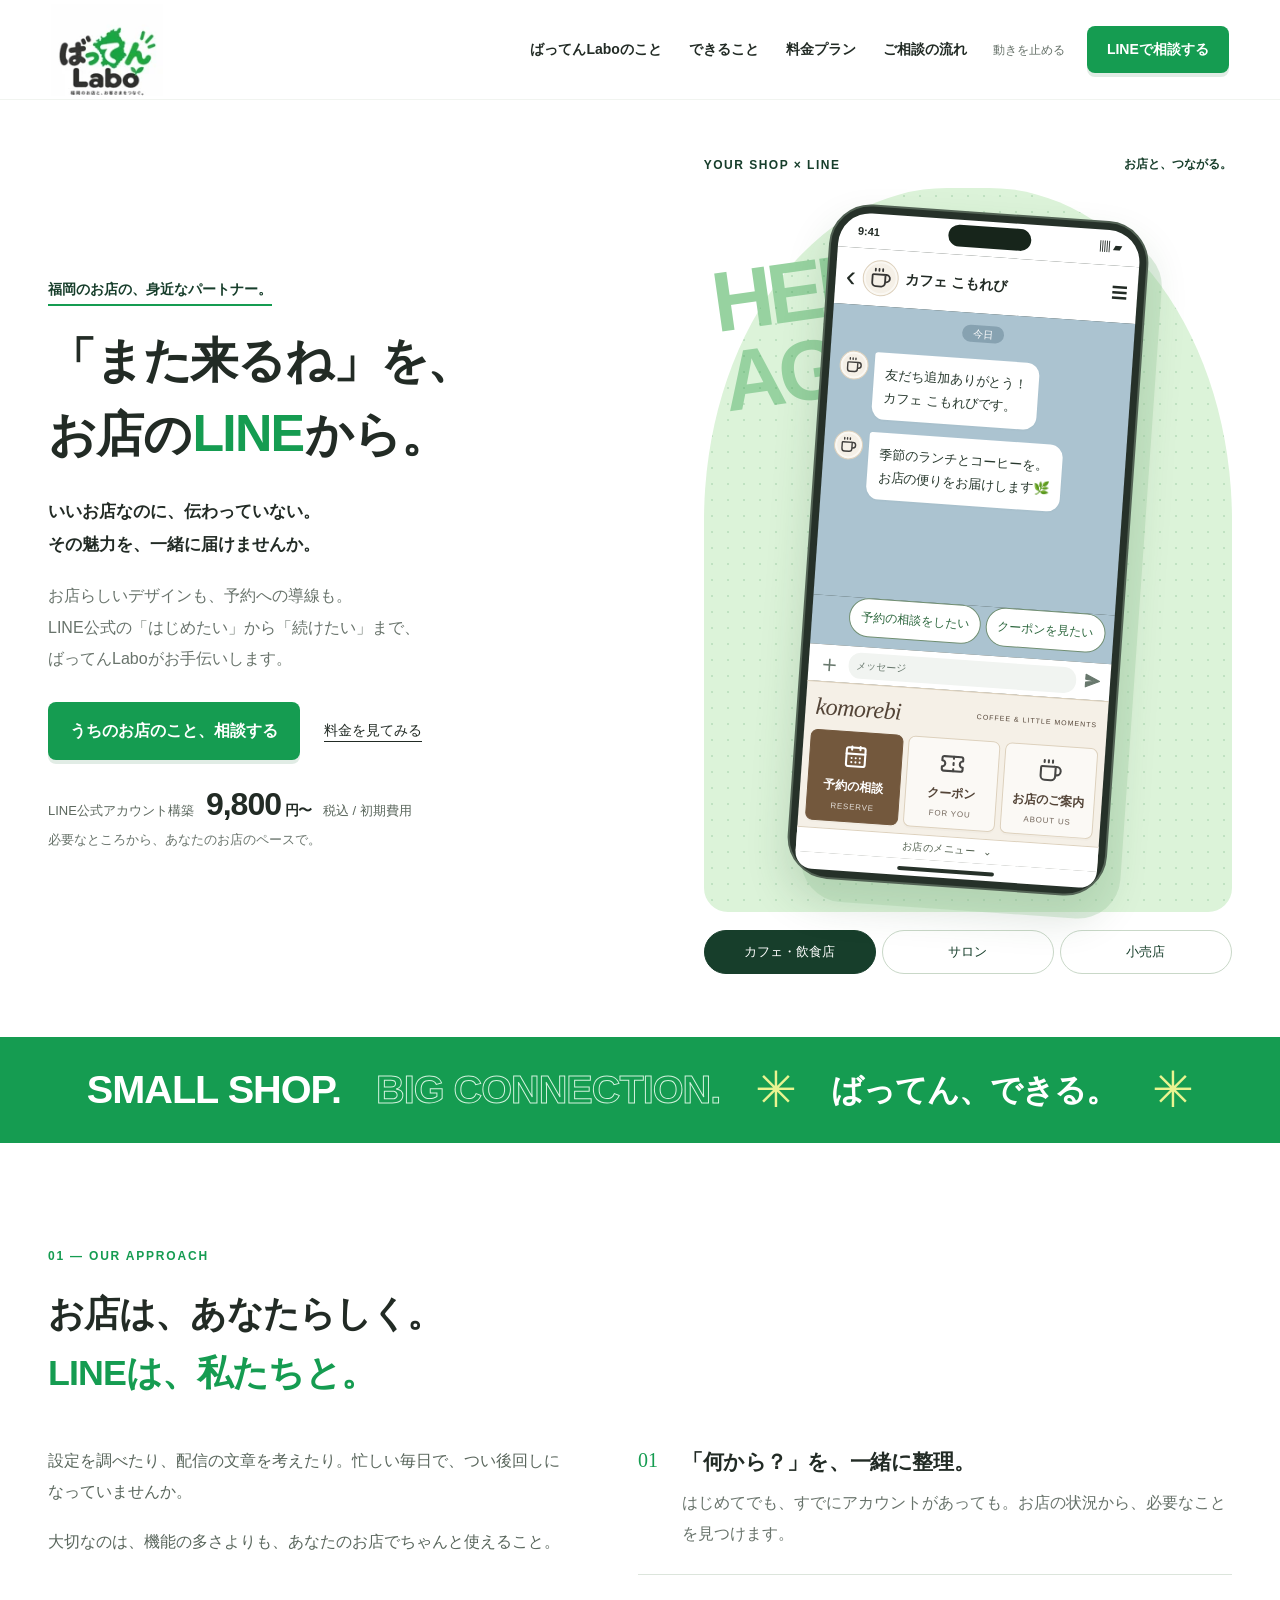
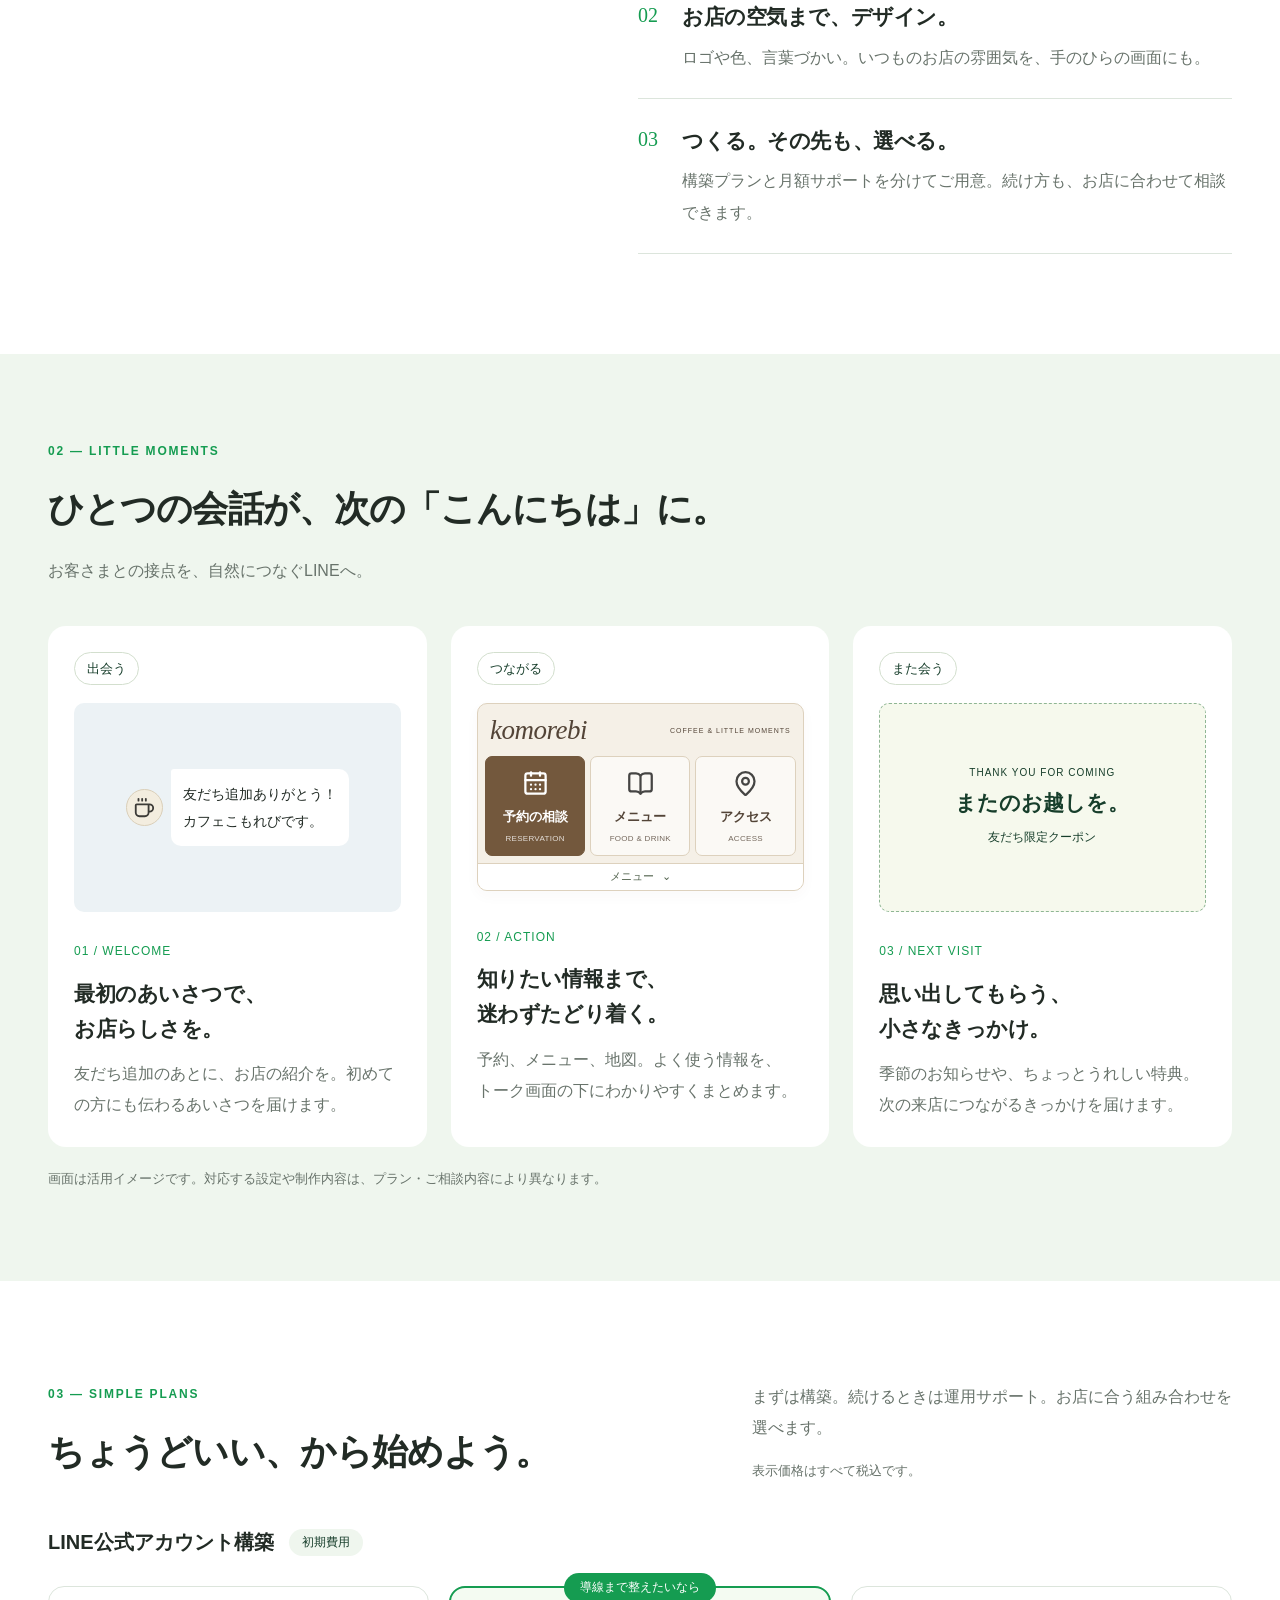
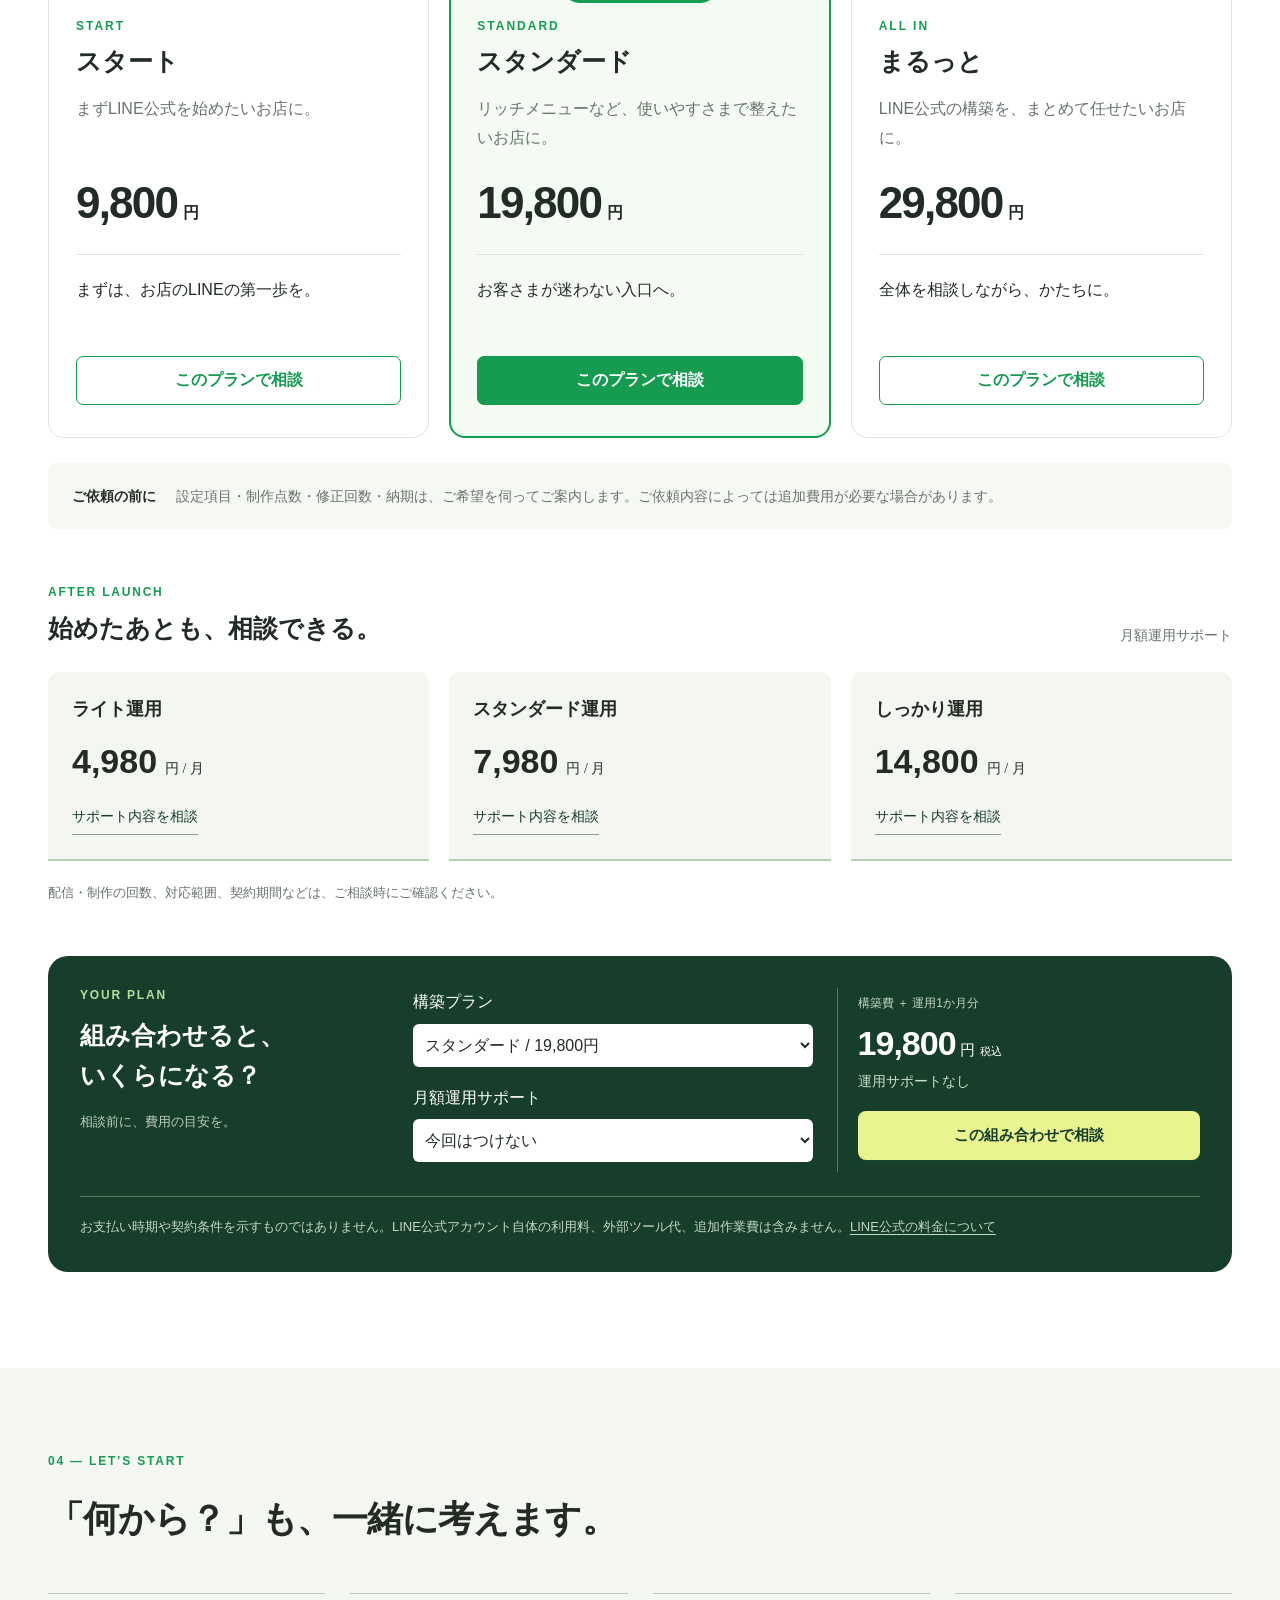
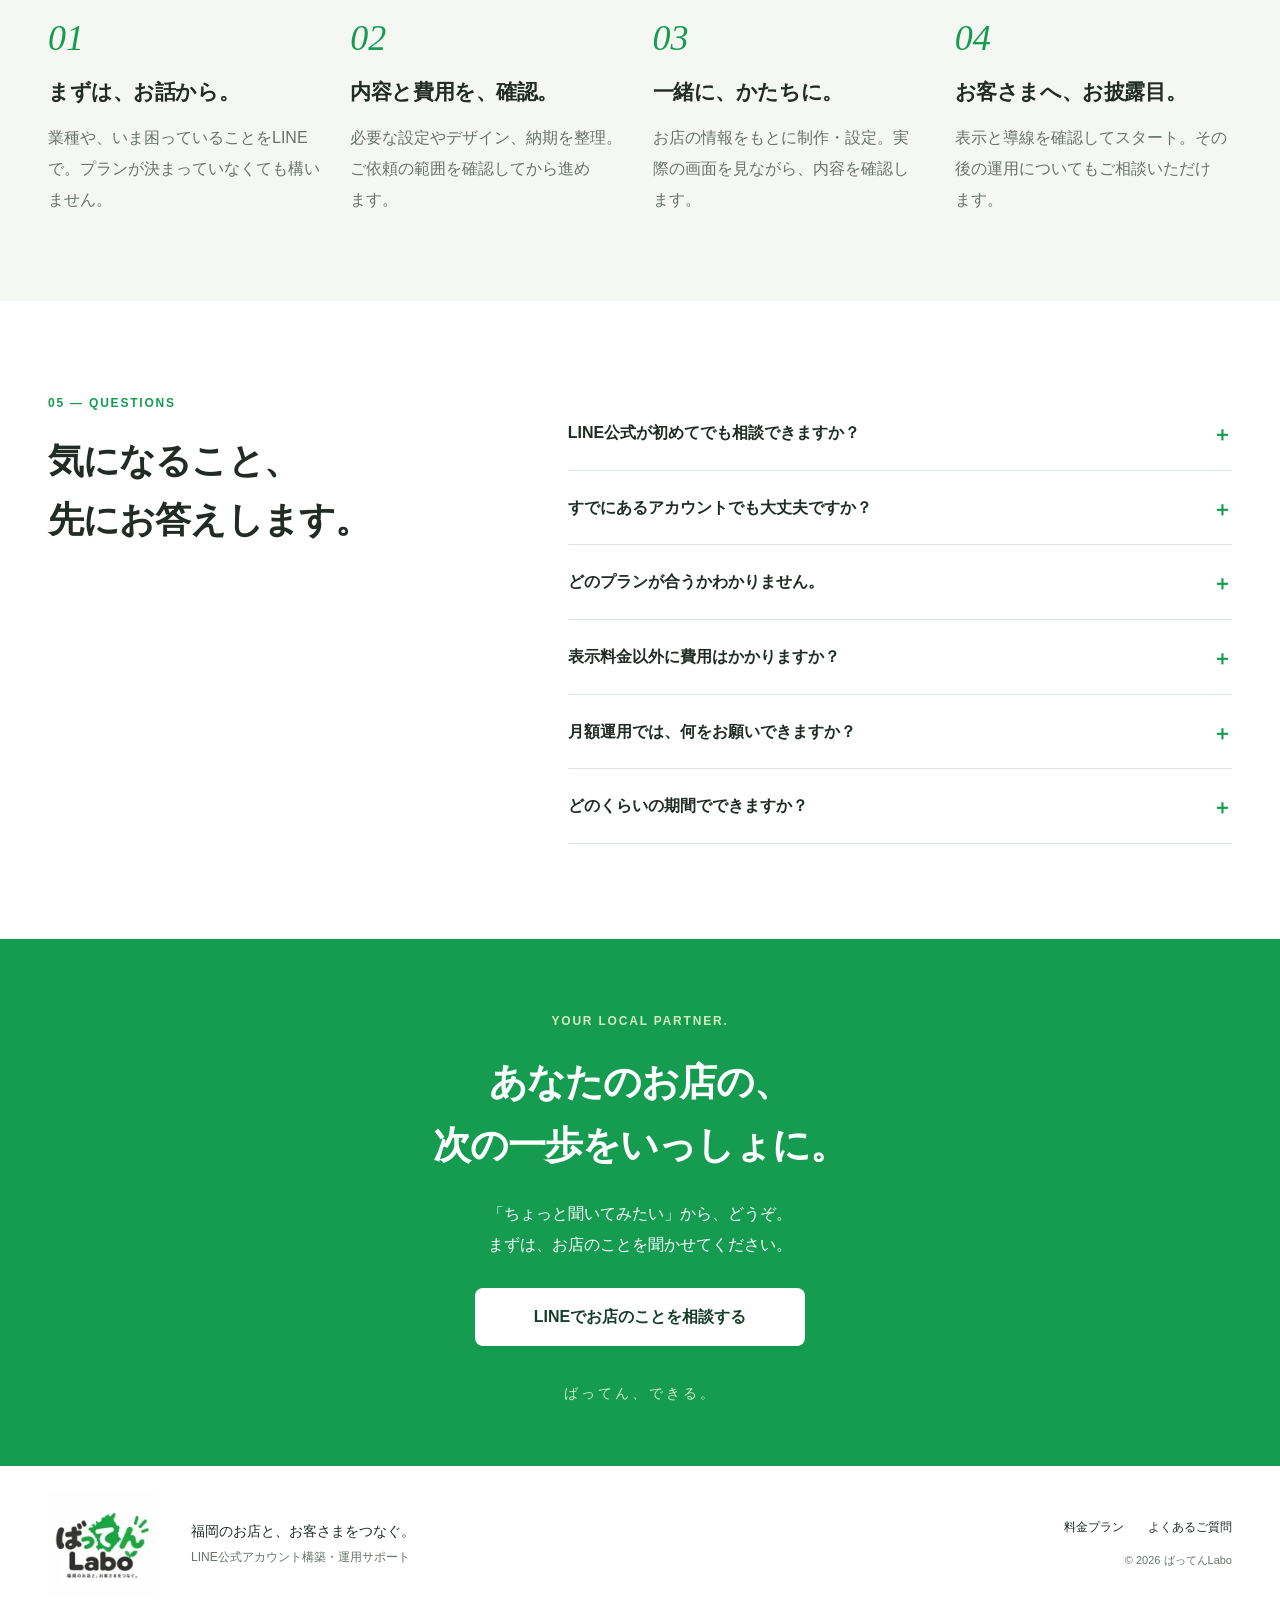
==== commit e79e5ddb: "Remove repetitive demo and trial labels from chat presentation" ====
--- a/index.html
+++ b/index.html
@@ -1,10 +1,10 @@
 <!doctype html>
-<html lang="ja"><head><meta charset="utf-8"><meta name="viewport" content="width=device-width, initial-scale=1"><meta name="theme-color" content="#169b52"><title>ばってんLabo｜お店の「また来るね」を、LINEから。</title><meta name="description" content="福岡のお店のLINE公式アカウント構築・運用サポート。構築9,800円〜、月額運用4,980円〜（税込）。お店らしいデザインと迷わない導線を、一緒に。"><link rel="icon" type="image/webp" href="assets/brand-icon.webp"><link rel="stylesheet" href="style.css?v=20261002-chat-7"></head><body>
+<html lang="ja"><head><meta charset="utf-8"><meta name="viewport" content="width=device-width, initial-scale=1"><meta name="theme-color" content="#169b52"><title>ばってんLabo｜お店の「また来るね」を、LINEから。</title><meta name="description" content="福岡のお店のLINE公式アカウント構築・運用サポート。構築9,800円〜、月額運用4,980円〜（税込）。お店らしいデザインと迷わない導線を、一緒に。"><link rel="icon" type="image/webp" href="assets/brand-icon.webp"><link rel="stylesheet" href="style.css?v=20261003-chat-8"></head><body>
 <a class="skip-link" href="#main">本文へ移動</a><div class="reading-progress" aria-hidden="true"></div>
 <header class="header"><a class="logo" href="#" aria-label="ばってんLabo ホーム"><img src="assets/brand-icon.webp" alt="ばってんLabo" width="160" height="160"></a><nav class="desktop-nav" aria-label="メインメニュー"><a href="#strength">ばってんLaboのこと</a><a href="#experience">できること</a><a href="#plans">料金プラン</a><a href="#flow">ご相談の流れ</a></nav><div class="header-actions"><button class="motion-toggle" aria-pressed="false" aria-label="動きを止める">動きを止める</button><button class="button small" data-contact>LINEで相談する</button><button class="menu-toggle" aria-expanded="false" aria-controls="mobile-menu" aria-label="メニューを開く"><span></span><span></span></button></div></header>
 <nav id="mobile-menu" class="mobile-menu" aria-label="スマートフォンメニュー" hidden><a href="#strength">ばってんLaboのこと</a><a href="#experience">できること</a><a href="#plans">料金プラン</a><a href="#flow">ご相談の流れ</a></nav>
 <main id="main"><section class="hero section-wrap"><div class="hero-copy"><p class="eyebrow"><span>福岡のお店の、身近なパートナー。</span></p><h1><span class="headline-start">「また来るね」を、</span><span class="headline-end">お店の<em>LINE</em>から。</span></h1><p class="hero-lead"><span class="sentence">いいお店なのに、伝わっていない。</span><span class="sentence">その魅力を、一緒に届けませんか。</span></p><p class="hero-description">お店らしいデザインも、予約への導線も。<span class="phrase">LINE公式の</span><span class="phrase">「はじめたい」から</span><span class="phrase">「続けたい」まで、</span><span class="phrase">ばってんLaboが</span><span class="phrase">お手伝いします。</span></p><div class="hero-buttons"><button class="button" data-contact>うちのお店のこと、相談する</button><a class="text-button" href="#plans">料金を見てみる</a></div><div class="starting-price"><span>LINE公式アカウント構築</span><strong>9,800<small>円〜</small></strong><span>税込 / 初期費用</span></div><p class="hero-footnote">必要なところから、あなたのお店のペースで。</p></div>
-<div class="hero-visual" id="experience"><div class="visual-label"><span>YOUR SHOP × LINE</span><span>触って、体験。</span></div><div class="visual-ground"><div class="big-type" aria-hidden="true">HELLO.<br>AGAIN!</div><div class="floating-note note-one"><span class="note-icon">✓</span><div><small>次の来店につながる</small><b>「予約できますか？」</b></div></div><div class="phone-wrap"><div class="phone" data-theme="cafe"><div class="phone-status" aria-hidden="true"><b>9:41</b><span class="island"></span><span>▥ ▰</span></div><div class="phone-head"><span aria-hidden="true">‹</span><span class="store-avatar" id="store-avatar" aria-hidden="true"><img src="assets/icons/coffee.svg" width="24" height="24" alt="" aria-hidden="true"></span><div><b id="store-name">カフェ こもれび</b><small>体験用アカウント</small></div><span class="phone-menu" aria-hidden="true">☰</span></div><div class="chat" id="chat" role="log" aria-live="polite" aria-label="架空のお店のトーク体験"></div><div class="reply-options" id="reply-options" aria-label="返信を選ぶ"></div><div class="phone-compose"><span aria-hidden="true">＋</span><span>メニューから体験できます</span><span class="compose-send" aria-hidden="true" title="送信"><svg viewBox="0 0 24 24" width="18" height="18" focusable="false"><path d="M3.4 20.4 21.8 12 3.4 3.6l-.1 6.5L16.5 12 3.3 13.9l.1 6.5Z" fill="currentColor"/></svg></span></div><div class="rich-menu"><div class="menu-signature"><span id="menu-brand">komorebi</span><small id="menu-tagline">COFFEE & LITTLE MOMENTS</small></div><div class="menu-buttons"><button data-chat="reserve"><span class="menu-icon"><img src="assets/icons/calendar-days.svg" width="24" height="24" alt="" aria-hidden="true"></span><b id="reserve-label">予約の相談</b><small id="reserve-en">RESERVE</small></button><button data-chat="coupon"><span class="menu-icon"><img src="assets/icons/ticket.svg" width="24" height="24" alt="" aria-hidden="true"></span><b>クーポン</b><small>FOR YOU</small></button><button data-chat="welcome"><span class="menu-icon" id="menu-store-icon"><img src="assets/icons/coffee.svg" width="24" height="24" alt="" aria-hidden="true"></span><b>お店のご案内</b><small>ABOUT US</small></button></div><div class="menu-bottom-label">お店のメニュー<span aria-hidden="true">⌄</span></div></div><div class="phone-bottom" aria-hidden="true"></div></div></div><div class="floating-note note-two"><span class="spark" aria-hidden="true">✓</span><span>お店らしさも、<br><b>ちゃんと伝わる。</b></span></div></div><div class="industry-tabs" aria-label="業種別の体験"><button data-industry="cafe" aria-pressed="true">カフェ・飲食店</button><button data-industry="salon" aria-pressed="false">サロン</button><button data-industry="shop" aria-pressed="false">小売店</button></div><p class="demo-note">架空のお店のデモです。実際の送信・予約・発行は行いません。</p></div></section>
+<div class="hero-visual" id="experience"><div class="visual-label"><span>YOUR SHOP × LINE</span><span>お店と、つながる。</span></div><div class="visual-ground"><div class="big-type" aria-hidden="true">HELLO.<br>AGAIN!</div><div class="floating-note note-one"><span class="note-icon">✓</span><div><small>次の来店につながる</small><b>「予約できますか？」</b></div></div><div class="phone-wrap"><div class="phone" data-theme="cafe"><div class="phone-status" aria-hidden="true"><b>9:41</b><span class="island"></span><span>▥ ▰</span></div><div class="phone-head"><span aria-hidden="true">‹</span><span class="store-avatar" id="store-avatar" aria-hidden="true"><img src="assets/icons/coffee.svg" width="24" height="24" alt="" aria-hidden="true"></span><div><b id="store-name">カフェ こもれび</b></div><span class="phone-menu" aria-hidden="true">☰</span></div><div class="chat" id="chat" role="log" aria-live="polite" aria-label="お店のトーク画面"></div><div class="reply-options" id="reply-options" aria-label="返信を選ぶ"></div><div class="phone-compose"><span aria-hidden="true">＋</span><span>メッセージ</span><span class="compose-send" aria-hidden="true" title="送信"><svg viewBox="0 0 24 24" width="18" height="18" focusable="false"><path d="M3.4 20.4 21.8 12 3.4 3.6l-.1 6.5L16.5 12 3.3 13.9l.1 6.5Z" fill="currentColor"/></svg></span></div><div class="rich-menu"><div class="menu-signature"><span id="menu-brand">komorebi</span><small id="menu-tagline">COFFEE & LITTLE MOMENTS</small></div><div class="menu-buttons"><button data-chat="reserve"><span class="menu-icon"><img src="assets/icons/calendar-days.svg" width="24" height="24" alt="" aria-hidden="true"></span><b id="reserve-label">予約の相談</b><small id="reserve-en">RESERVE</small></button><button data-chat="coupon"><span class="menu-icon"><img src="assets/icons/ticket.svg" width="24" height="24" alt="" aria-hidden="true"></span><b>クーポン</b><small>FOR YOU</small></button><button data-chat="welcome"><span class="menu-icon" id="menu-store-icon"><img src="assets/icons/coffee.svg" width="24" height="24" alt="" aria-hidden="true"></span><b>お店のご案内</b><small>ABOUT US</small></button></div><div class="menu-bottom-label">お店のメニュー<span aria-hidden="true">⌄</span></div></div><div class="phone-bottom" aria-hidden="true"></div></div></div><div class="floating-note note-two"><span class="spark" aria-hidden="true">✓</span><span>お店らしさも、<br><b>ちゃんと伝わる。</b></span></div></div><div class="industry-tabs" aria-label="業種を選ぶ"><button data-industry="cafe" aria-pressed="true">カフェ・飲食店</button><button data-industry="salon" aria-pressed="false">サロン</button><button data-industry="shop" aria-pressed="false">小売店</button></div></div></section>
 <div class="brand-strip" aria-hidden="true"><span>SMALL SHOP.</span><span class="outline-text">BIG CONNECTION.</span><span class="asterisk">✳</span><span>ばってん、できる。</span><span class="asterisk">✳</span></div>
 <section class="section-wrap intro-section" id="strength"><div class="section-title reveal"><span class="section-label">01 — OUR APPROACH</span><h2><span class="phrase">お店は、あなたらしく。</span><span class="green"><span class="phrase">LINEは、私たちと。</span></span></h2></div><div class="approach-grid"><div class="section-copy reveal"><p>設定を調べたり、配信の文章を考えたり。忙しい毎日で、つい後回しになっていませんか。</p><p>大切なのは、機能の多さよりも、あなたのお店で<span class="phrase">ちゃんと使えること。</span></p></div><div class="approach-items"><article class="approach-item reveal"><span>01</span><div><h3>「何から？」を、一緒に整理。</h3><p>はじめてでも、すでにアカウントがあっても。お店の状況から、必要なことを見つけます。</p></div></article><article class="approach-item reveal"><span>02</span><div><h3>お店の空気まで、デザイン。</h3><p>ロゴや色、言葉づかい。いつものお店の雰囲気を、手のひらの画面にも。</p></div></article><article class="approach-item reveal"><span>03</span><div><h3>つくる。その先も、選べる。</h3><p>構築プランと月額サポートを分けてご用意。続け方も、お店に合わせて相談できます。</p></div></article></div></div></section>
 <section class="journey-section"><div class="section-wrap"><div class="section-title reveal"><span class="section-label">02 — LITTLE MOMENTS</span><h2><span class="phrase">ひとつの会話が、</span><span class="phrase">次の「こんにちは」に。</span></h2><p>お客さまとの接点を、自然につなぐLINEへ。</p></div><div class="journey-grid"><article class="journey-card reveal"><div class="journey-preview"><span class="step-tag">出会う</span><div class="mini-chat"><span class="mini-avatar" aria-hidden="true"><img src="assets/icons/coffee.svg" width="24" height="24" alt="" aria-hidden="true"></span><div>友だち追加ありがとう！<br>カフェこもれびです。</div></div></div><div class="journey-copy"><span class="card-index">01 / WELCOME</span><h3><span class="phrase">最初のあいさつで、</span><span class="phrase">お店らしさを。</span></h3><p>友だち追加のあとに、お店の紹介を。初めての方にも伝わる<span class="phrase">あいさつを届けます。</span></p></div></article><article class="journey-card reveal"><div class="journey-preview"><span class="step-tag">つながる</span><div class="rich-example" role="img" aria-label="カフェのリッチメニュー見本。予約の相談、メニュー、アクセスの3つの区画。"><div class="menu-signature"><span>komorebi</span><small>COFFEE & LITTLE MOMENTS</small></div><div class="rich-example-grid"><div class="rich-example-tile"><span class="menu-icon"><img src="assets/icons/calendar-days.svg" width="24" height="24" alt="" aria-hidden="true"></span><b>予約の相談</b><small>RESERVATION</small></div><div class="rich-example-tile"><span class="menu-icon"><img src="assets/icons/book-open.svg" width="24" height="24" alt="" aria-hidden="true"></span><b>メニュー</b><small>FOOD & DRINK</small></div><div class="rich-example-tile"><span class="menu-icon"><img src="assets/icons/map-pin.svg" width="24" height="24" alt="" aria-hidden="true"></span><b>アクセス</b><small>ACCESS</small></div></div><div class="rich-example-bar">メニュー <span aria-hidden="true">⌄</span></div></div></div><div class="journey-copy"><span class="card-index">02 / ACTION</span><h3><span class="phrase">知りたい情報まで、</span><span class="phrase">迷わずたどり着く。</span></h3><p>予約、メニュー、地図。よく使う情報を、トーク画面の下に<span class="phrase">わかりやすくまとめます。</span></p></div></article><article class="journey-card reveal"><div class="journey-preview"><span class="step-tag">また会う</span><div class="mini-coupon"><small>THANK YOU FOR COMING</small><b>またのお越しを。</b><span>友だち限定クーポン</span></div></div><div class="journey-copy"><span class="card-index">03 / NEXT VISIT</span><h3><span class="phrase">思い出してもらう、</span><span class="phrase">小さなきっかけ。</span></h3><p>季節のお知らせや、ちょっとうれしい特典。次の来店につながる<span class="phrase">きっかけを届けます。</span></p></div></article></div><p class="section-note">画面は活用イメージです。対応する設定や制作内容は、プラン・ご相談内容により異なります。</p></div></section>
@@ -16,7 +16,7 @@
 <section class="contact-section" id="contact"><div class="contact-inner reveal"><span class="section-label">YOUR LOCAL PARTNER.</span><h2><span class="phrase">あなたのお店の、</span><span class="phrase">次の一歩をいっしょに。</span></h2><p>「ちょっと聞いてみたい」から、どうぞ。<br>まずは、お店のことを聞かせてください。</p><button class="button light" data-contact>LINEでお店のことを相談する</button><span class="contact-brand">ばってん、できる。</span></div></section></main>
 <footer class="footer section-wrap"><a class="footer-logo" href="#" aria-label="ページ先頭へ"><img src="assets/brand-icon.webp" alt="ばってんLabo" width="130" height="130"></a><p>福岡のお店と、お客さまをつなぐ。<br><small>LINE公式アカウント構築・運用サポート</small></p><div><a href="#plans">料金プラン</a><a href="#faq">よくあるご質問</a><small>© 2026 ばってんLabo</small></div></footer><div class="mobile-cta"><a href="#plans">構築 9,800円〜<small>税込</small></a><button class="button small" data-contact>LINEで相談する</button></div>
 <dialog id="contact-dialog" aria-labelledby="contact-title"><button class="dialog-close" aria-label="閉じる">×</button><span class="section-label">LET’S TALK.</span><h2 id="contact-title"><span class="phrase">お店のこと、</span><span class="phrase">聞かせてください。</span></h2><p>相談したい内容をコピーして、<br>LINEで送っていただくとスムーズです。</p><label for="consultation-text">相談メッセージ（編集できます）</label><textarea id="consultation-text" rows="6"></textarea><button class="copy-button" id="copy-message">相談内容をコピー</button><p id="copy-status" role="status"></p><a class="button" href="https://lin.ee/vXP1QKs" target="_blank" rel="noopener noreferrer">LINEを開いて相談する</a><small class="dialog-note">LINEを開くだけでは送信されません。<br>コピーした文章を貼り付けて、お送りください。</small></dialog>
-<dialog id="coupon-dialog" aria-labelledby="coupon-title"><button class="dialog-close" aria-label="閉じる">×</button><span class="section-label">SAMPLE COUPON</span><h2 id="coupon-title">また会える、きっかけを。</h2><div class="coupon-ticket"><span>友だち限定</span><strong id="coupon-benefit">ドリンク1杯プレゼント</strong></div><p>ご来店時にスタッフにお見せください。</p><small class="dialog-note">体験用のサンプルです。実際の店舗では利用できません。</small><button class="button close-coupon">トークに戻る</button></dialog><script src="app.js?v=20261002-chat-7"></script></body></html>
+<dialog id="coupon-dialog" aria-labelledby="coupon-title"><button class="dialog-close" aria-label="閉じる">×</button><span class="section-label">FRIENDS ONLY</span><h2 id="coupon-title">また会える、きっかけを。</h2><div class="coupon-ticket"><span>友だち限定</span><strong id="coupon-benefit">ドリンク1杯プレゼント</strong></div><p>ご来店時にスタッフにお見せください。</p><button class="button close-coupon">トークに戻る</button></dialog><script src="app.js?v=20261003-chat-8"></script></body></html>
 
 
 
--- a/style.css
+++ b/style.css
@@ -65,5 +65,5 @@
 
 /* Chat copy follows natural message lengths, with demo guidance outside the conversation. */
 .phone .bubble{ text-wrap:wrap; }
-.chat-demo-notice{margin:12px 4px 4px;padding:9px 10px;border-radius:8px;background:#ffffffb8;color:#43545a;font-size:.6875rem;line-height:1.7;text-align:center;}
+
 .mini-chat>div{min-width:0;text-wrap:wrap;line-break:strict;}
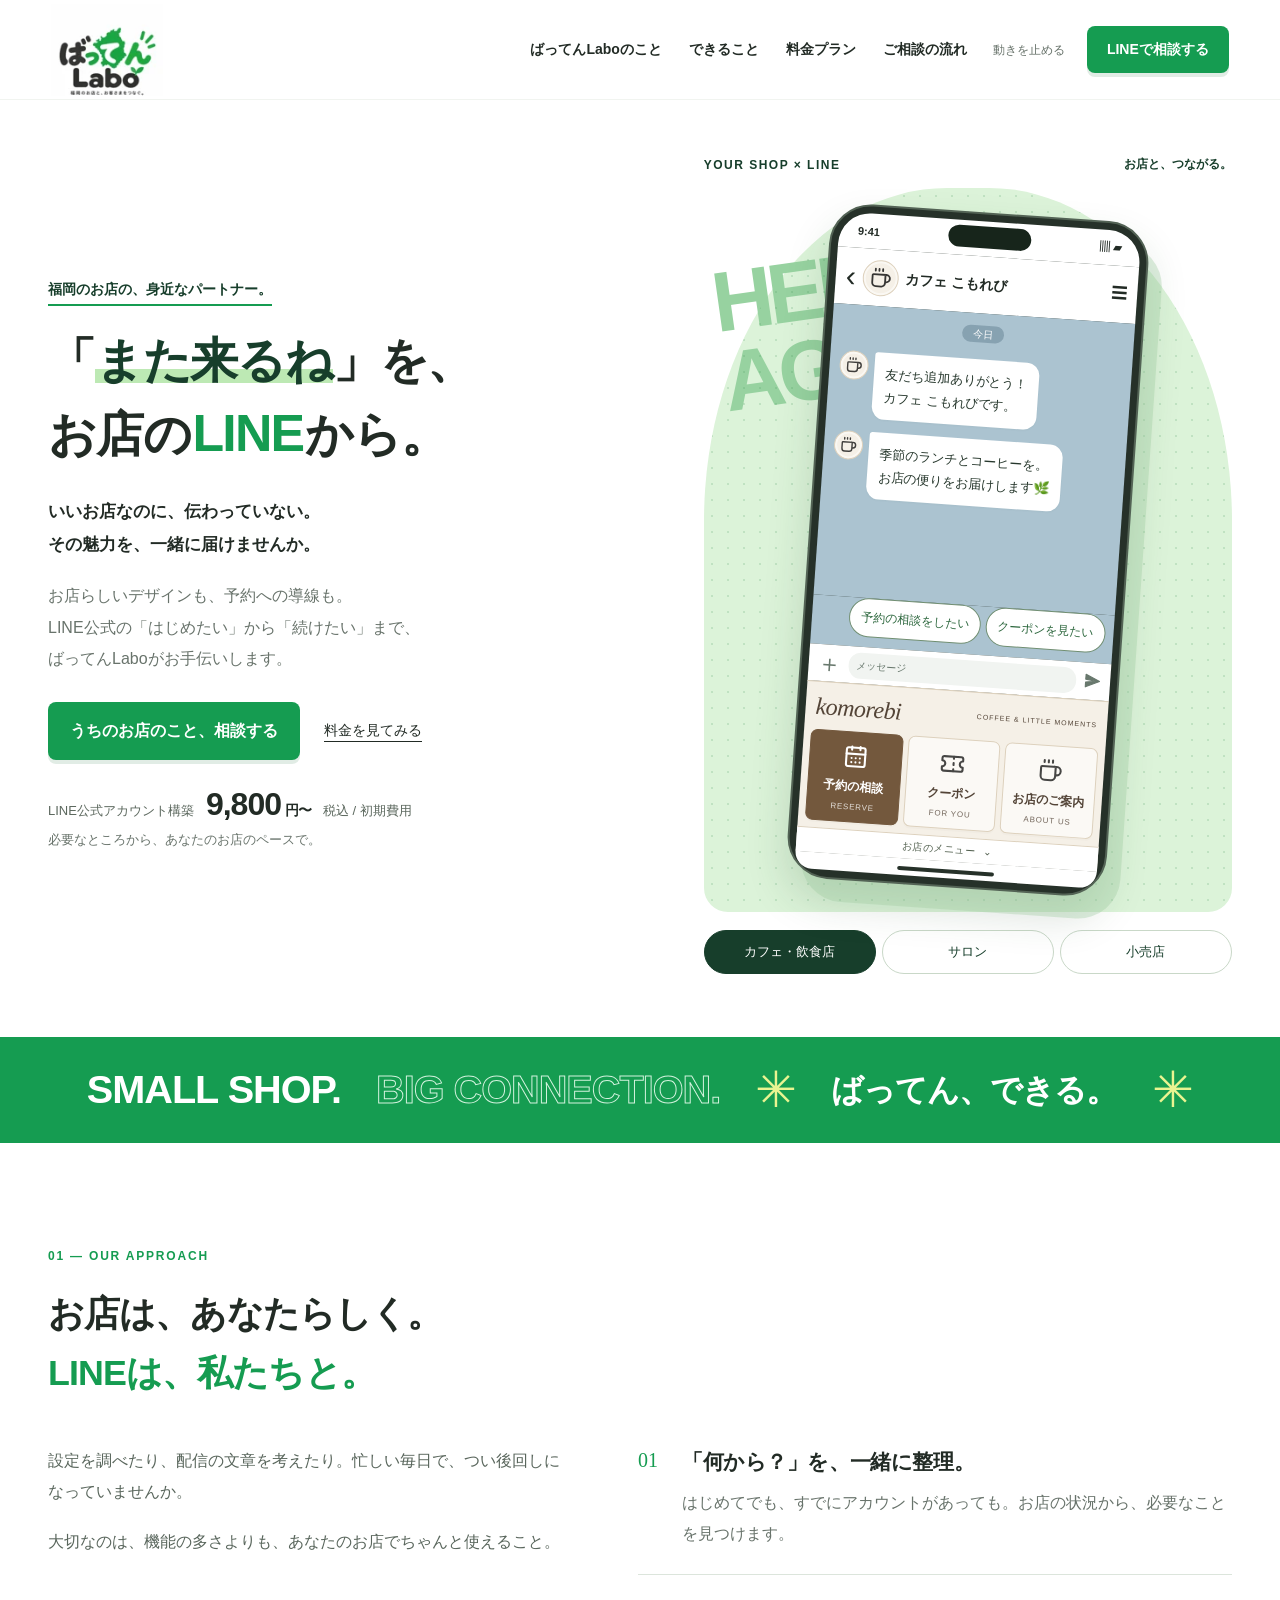
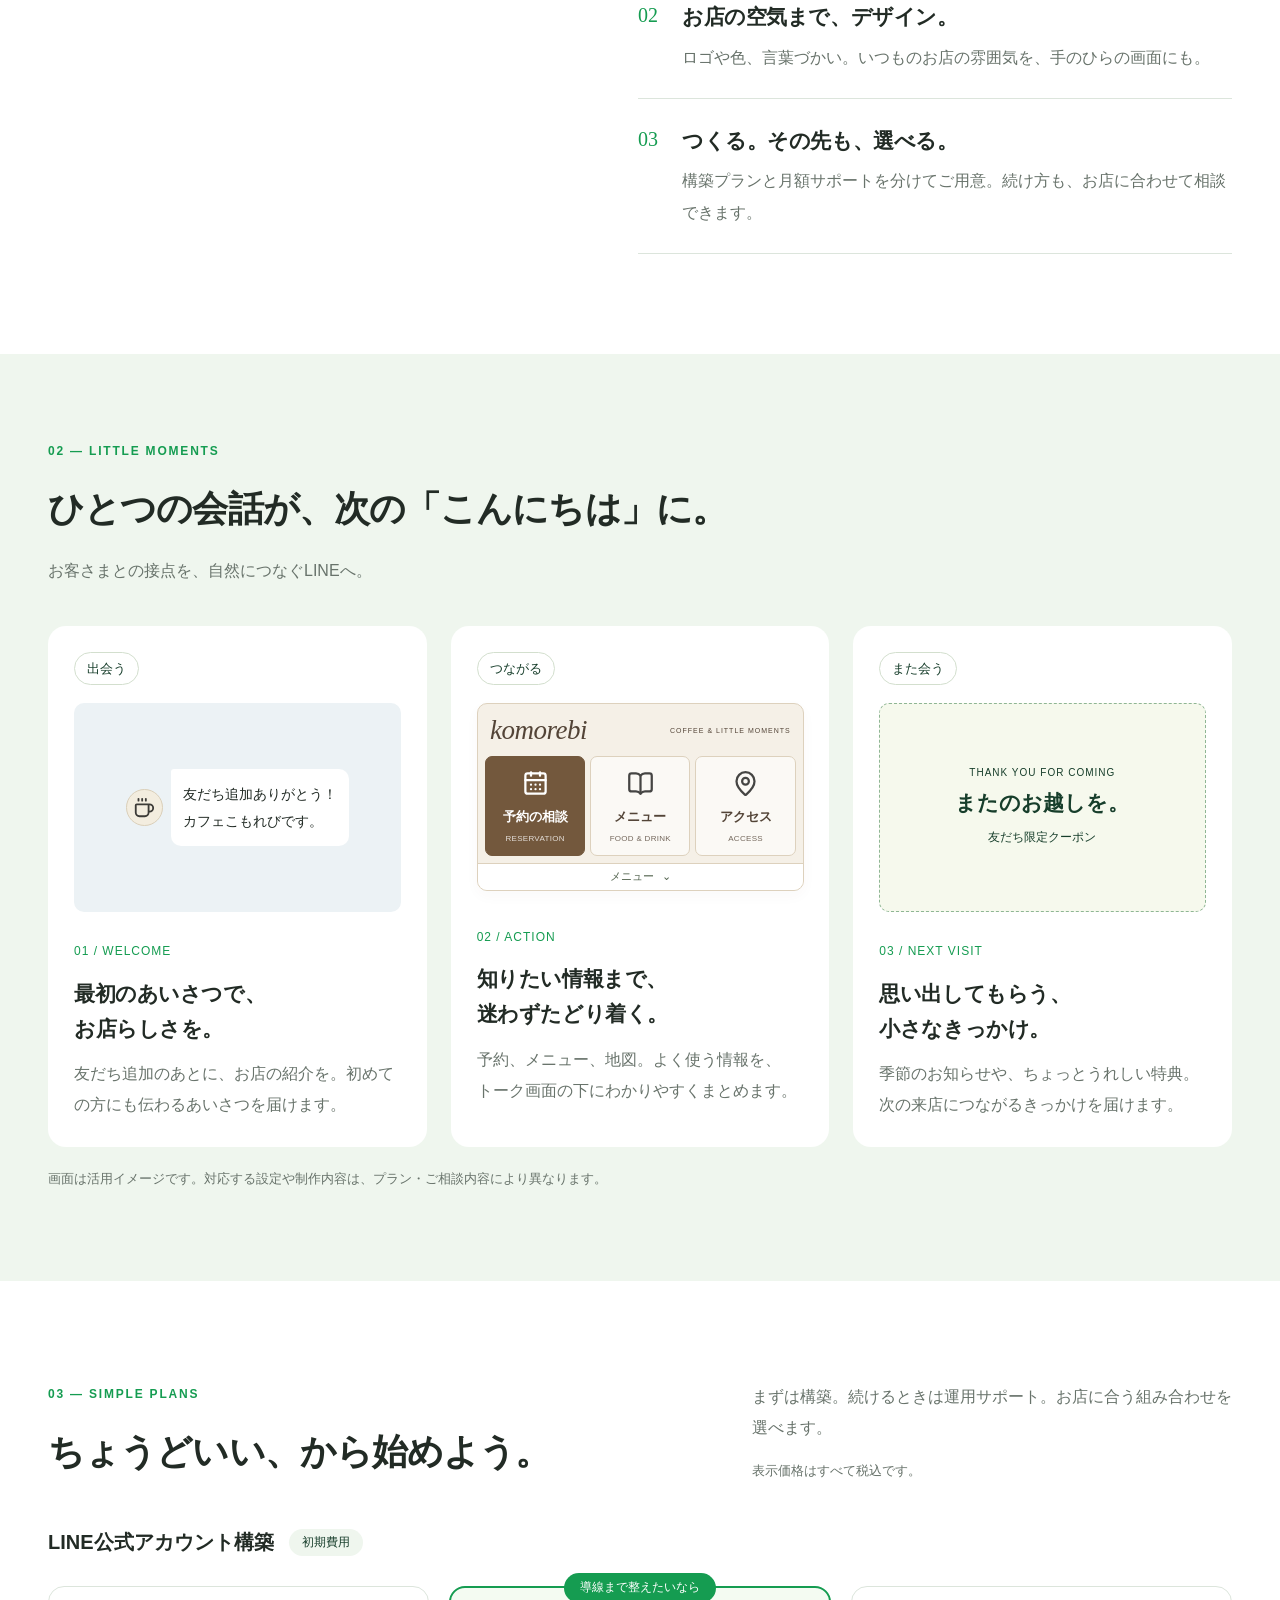
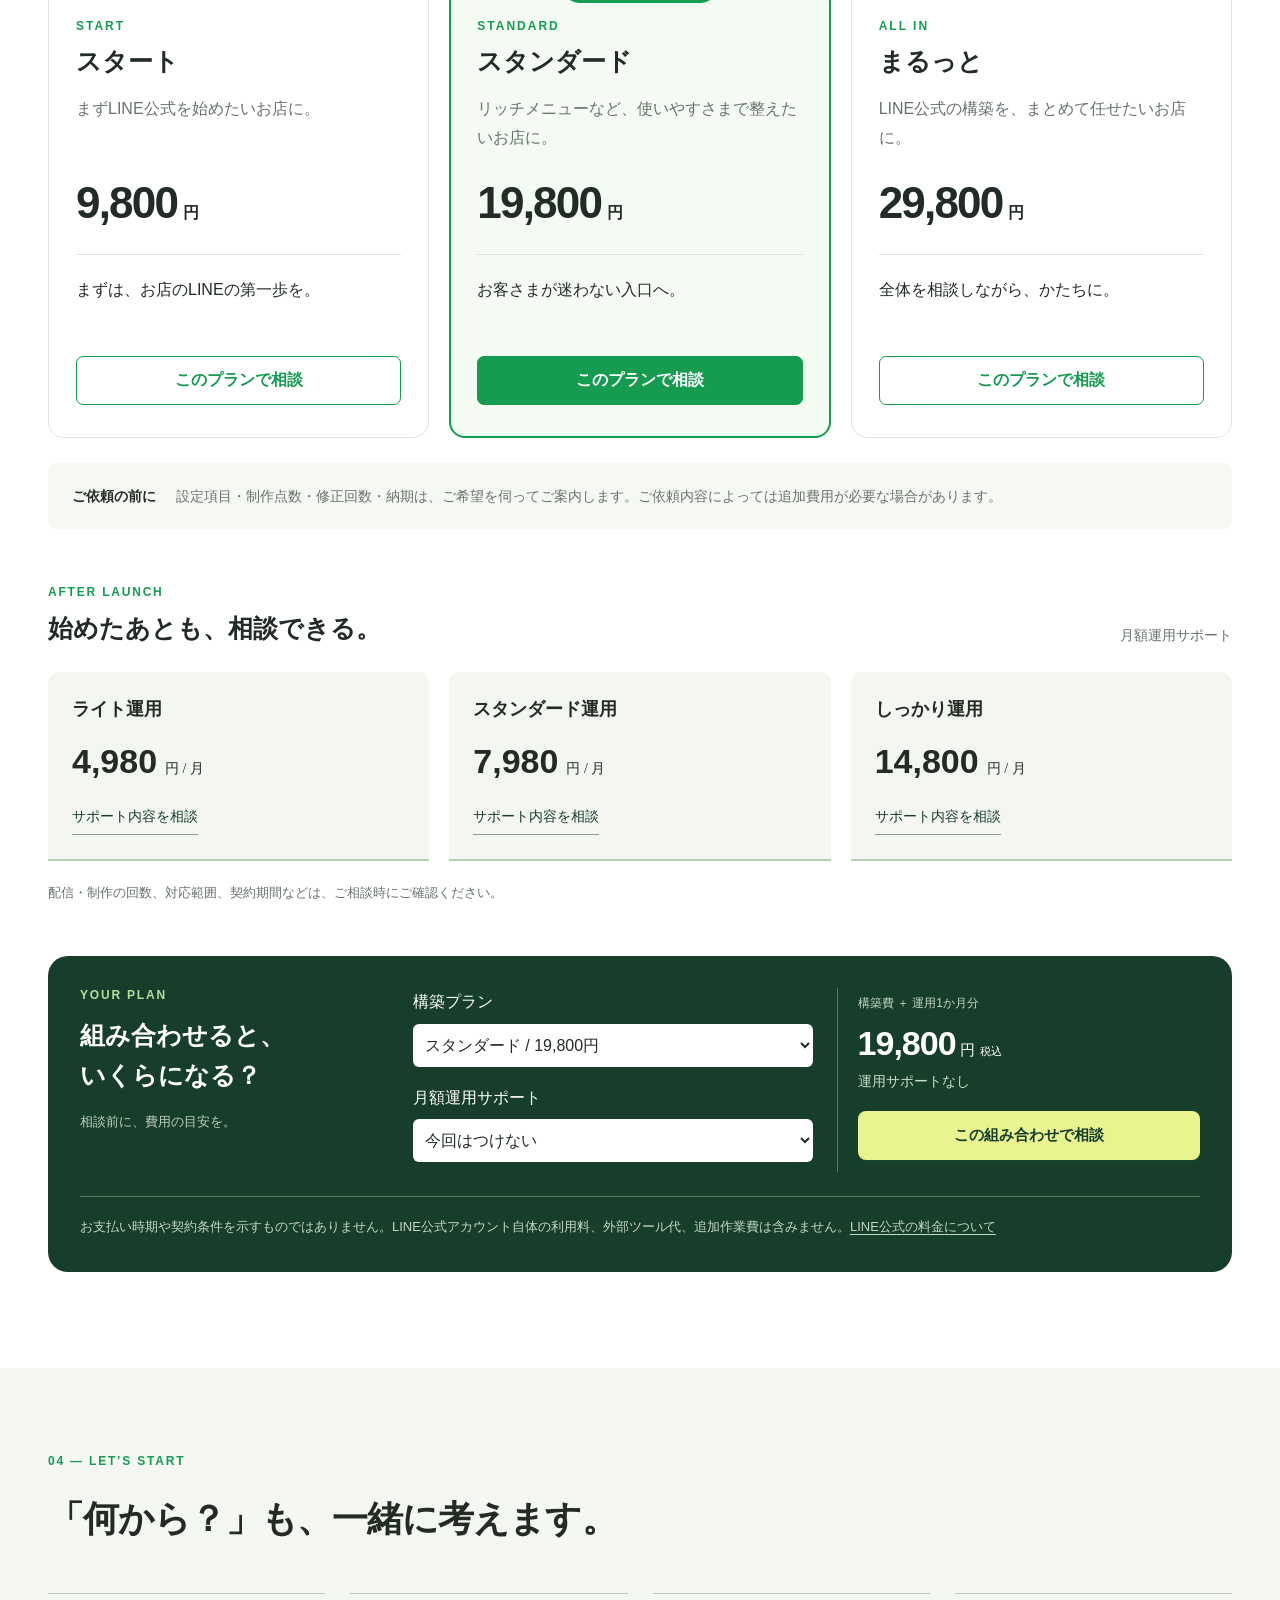
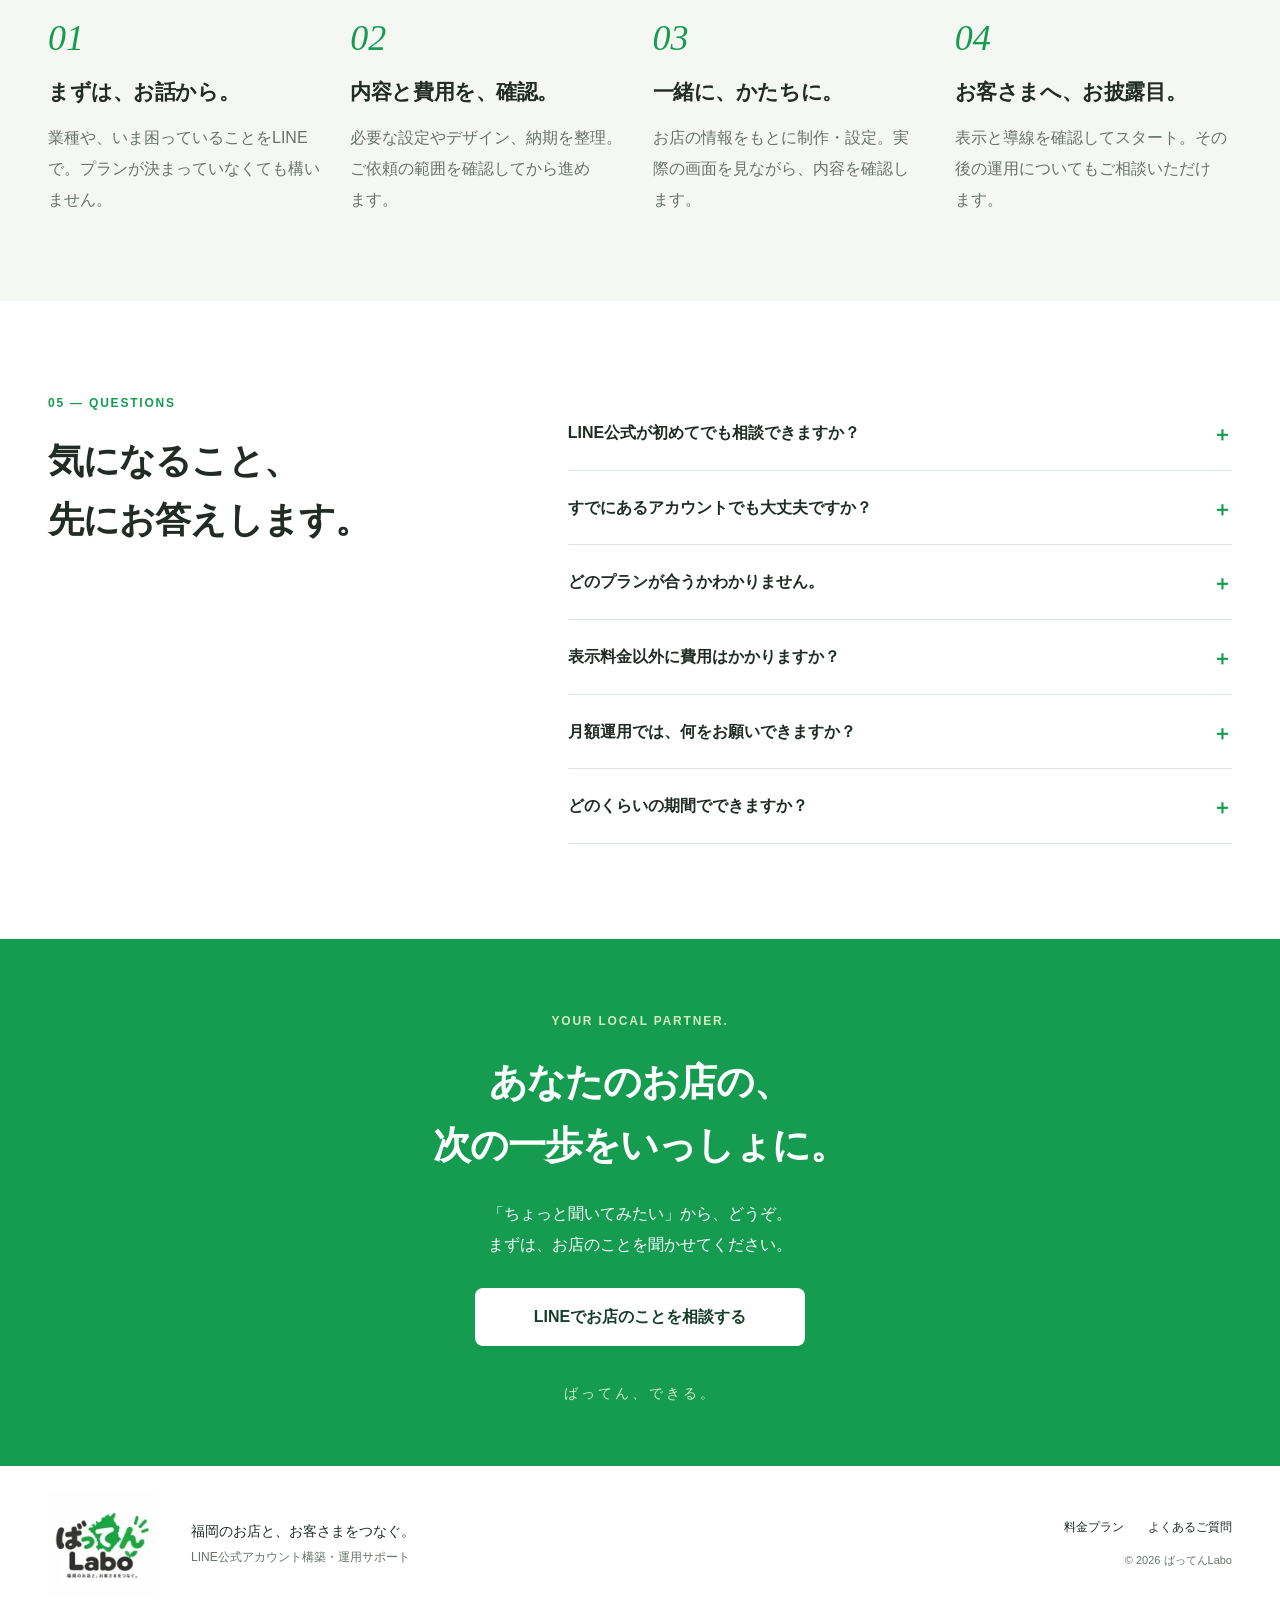
==== commit d5808b2f: "Highlight return-visit headline with a soft green marker" ====
--- a/index.html
+++ b/index.html
@@ -1,9 +1,9 @@
 <!doctype html>
-<html lang="ja"><head><meta charset="utf-8"><meta name="viewport" content="width=device-width, initial-scale=1"><meta name="theme-color" content="#169b52"><title>ばってんLabo｜お店の「また来るね」を、LINEから。</title><meta name="description" content="福岡のお店のLINE公式アカウント構築・運用サポート。構築9,800円〜、月額運用4,980円〜（税込）。お店らしいデザインと迷わない導線を、一緒に。"><link rel="icon" type="image/webp" href="assets/brand-icon.webp"><link rel="stylesheet" href="style.css?v=20261003-chat-8"></head><body>
+<html lang="ja"><head><meta charset="utf-8"><meta name="viewport" content="width=device-width, initial-scale=1"><meta name="theme-color" content="#169b52"><title>ばってんLabo｜お店の「また来るね」を、LINEから。</title><meta name="description" content="福岡のお店のLINE公式アカウント構築・運用サポート。構築9,800円〜、月額運用4,980円〜（税込）。お店らしいデザインと迷わない導線を、一緒に。"><link rel="icon" type="image/webp" href="assets/brand-icon.webp"><link rel="stylesheet" href="style.css?v=20261003-marker-9"></head><body>
 <a class="skip-link" href="#main">本文へ移動</a><div class="reading-progress" aria-hidden="true"></div>
 <header class="header"><a class="logo" href="#" aria-label="ばってんLabo ホーム"><img src="assets/brand-icon.webp" alt="ばってんLabo" width="160" height="160"></a><nav class="desktop-nav" aria-label="メインメニュー"><a href="#strength">ばってんLaboのこと</a><a href="#experience">できること</a><a href="#plans">料金プラン</a><a href="#flow">ご相談の流れ</a></nav><div class="header-actions"><button class="motion-toggle" aria-pressed="false" aria-label="動きを止める">動きを止める</button><button class="button small" data-contact>LINEで相談する</button><button class="menu-toggle" aria-expanded="false" aria-controls="mobile-menu" aria-label="メニューを開く"><span></span><span></span></button></div></header>
 <nav id="mobile-menu" class="mobile-menu" aria-label="スマートフォンメニュー" hidden><a href="#strength">ばってんLaboのこと</a><a href="#experience">できること</a><a href="#plans">料金プラン</a><a href="#flow">ご相談の流れ</a></nav>
-<main id="main"><section class="hero section-wrap"><div class="hero-copy"><p class="eyebrow"><span>福岡のお店の、身近なパートナー。</span></p><h1><span class="headline-start">「また来るね」を、</span><span class="headline-end">お店の<em>LINE</em>から。</span></h1><p class="hero-lead"><span class="sentence">いいお店なのに、伝わっていない。</span><span class="sentence">その魅力を、一緒に届けませんか。</span></p><p class="hero-description">お店らしいデザインも、予約への導線も。<span class="phrase">LINE公式の</span><span class="phrase">「はじめたい」から</span><span class="phrase">「続けたい」まで、</span><span class="phrase">ばってんLaboが</span><span class="phrase">お手伝いします。</span></p><div class="hero-buttons"><button class="button" data-contact>うちのお店のこと、相談する</button><a class="text-button" href="#plans">料金を見てみる</a></div><div class="starting-price"><span>LINE公式アカウント構築</span><strong>9,800<small>円〜</small></strong><span>税込 / 初期費用</span></div><p class="hero-footnote">必要なところから、あなたのお店のペースで。</p></div>
+<main id="main"><section class="hero section-wrap"><div class="hero-copy"><p class="eyebrow"><span>福岡のお店の、身近なパートナー。</span></p><h1><span class="headline-start">「<span class="return-highlight">また来るね</span>」を、</span><span class="headline-end">お店の<em>LINE</em>から。</span></h1><p class="hero-lead"><span class="sentence">いいお店なのに、伝わっていない。</span><span class="sentence">その魅力を、一緒に届けませんか。</span></p><p class="hero-description">お店らしいデザインも、予約への導線も。<span class="phrase">LINE公式の</span><span class="phrase">「はじめたい」から</span><span class="phrase">「続けたい」まで、</span><span class="phrase">ばってんLaboが</span><span class="phrase">お手伝いします。</span></p><div class="hero-buttons"><button class="button" data-contact>うちのお店のこと、相談する</button><a class="text-button" href="#plans">料金を見てみる</a></div><div class="starting-price"><span>LINE公式アカウント構築</span><strong>9,800<small>円〜</small></strong><span>税込 / 初期費用</span></div><p class="hero-footnote">必要なところから、あなたのお店のペースで。</p></div>
 <div class="hero-visual" id="experience"><div class="visual-label"><span>YOUR SHOP × LINE</span><span>お店と、つながる。</span></div><div class="visual-ground"><div class="big-type" aria-hidden="true">HELLO.<br>AGAIN!</div><div class="floating-note note-one"><span class="note-icon">✓</span><div><small>次の来店につながる</small><b>「予約できますか？」</b></div></div><div class="phone-wrap"><div class="phone" data-theme="cafe"><div class="phone-status" aria-hidden="true"><b>9:41</b><span class="island"></span><span>▥ ▰</span></div><div class="phone-head"><span aria-hidden="true">‹</span><span class="store-avatar" id="store-avatar" aria-hidden="true"><img src="assets/icons/coffee.svg" width="24" height="24" alt="" aria-hidden="true"></span><div><b id="store-name">カフェ こもれび</b></div><span class="phone-menu" aria-hidden="true">☰</span></div><div class="chat" id="chat" role="log" aria-live="polite" aria-label="お店のトーク画面"></div><div class="reply-options" id="reply-options" aria-label="返信を選ぶ"></div><div class="phone-compose"><span aria-hidden="true">＋</span><span>メッセージ</span><span class="compose-send" aria-hidden="true" title="送信"><svg viewBox="0 0 24 24" width="18" height="18" focusable="false"><path d="M3.4 20.4 21.8 12 3.4 3.6l-.1 6.5L16.5 12 3.3 13.9l.1 6.5Z" fill="currentColor"/></svg></span></div><div class="rich-menu"><div class="menu-signature"><span id="menu-brand">komorebi</span><small id="menu-tagline">COFFEE & LITTLE MOMENTS</small></div><div class="menu-buttons"><button data-chat="reserve"><span class="menu-icon"><img src="assets/icons/calendar-days.svg" width="24" height="24" alt="" aria-hidden="true"></span><b id="reserve-label">予約の相談</b><small id="reserve-en">RESERVE</small></button><button data-chat="coupon"><span class="menu-icon"><img src="assets/icons/ticket.svg" width="24" height="24" alt="" aria-hidden="true"></span><b>クーポン</b><small>FOR YOU</small></button><button data-chat="welcome"><span class="menu-icon" id="menu-store-icon"><img src="assets/icons/coffee.svg" width="24" height="24" alt="" aria-hidden="true"></span><b>お店のご案内</b><small>ABOUT US</small></button></div><div class="menu-bottom-label">お店のメニュー<span aria-hidden="true">⌄</span></div></div><div class="phone-bottom" aria-hidden="true"></div></div></div><div class="floating-note note-two"><span class="spark" aria-hidden="true">✓</span><span>お店らしさも、<br><b>ちゃんと伝わる。</b></span></div></div><div class="industry-tabs" aria-label="業種を選ぶ"><button data-industry="cafe" aria-pressed="true">カフェ・飲食店</button><button data-industry="salon" aria-pressed="false">サロン</button><button data-industry="shop" aria-pressed="false">小売店</button></div></div></section>
 <div class="brand-strip" aria-hidden="true"><span>SMALL SHOP.</span><span class="outline-text">BIG CONNECTION.</span><span class="asterisk">✳</span><span>ばってん、できる。</span><span class="asterisk">✳</span></div>
 <section class="section-wrap intro-section" id="strength"><div class="section-title reveal"><span class="section-label">01 — OUR APPROACH</span><h2><span class="phrase">お店は、あなたらしく。</span><span class="green"><span class="phrase">LINEは、私たちと。</span></span></h2></div><div class="approach-grid"><div class="section-copy reveal"><p>設定を調べたり、配信の文章を考えたり。忙しい毎日で、つい後回しになっていませんか。</p><p>大切なのは、機能の多さよりも、あなたのお店で<span class="phrase">ちゃんと使えること。</span></p></div><div class="approach-items"><article class="approach-item reveal"><span>01</span><div><h3>「何から？」を、一緒に整理。</h3><p>はじめてでも、すでにアカウントがあっても。お店の状況から、必要なことを見つけます。</p></div></article><article class="approach-item reveal"><span>02</span><div><h3>お店の空気まで、デザイン。</h3><p>ロゴや色、言葉づかい。いつものお店の雰囲気を、手のひらの画面にも。</p></div></article><article class="approach-item reveal"><span>03</span><div><h3>つくる。その先も、選べる。</h3><p>構築プランと月額サポートを分けてご用意。続け方も、お店に合わせて相談できます。</p></div></article></div></div></section>
@@ -16,7 +16,7 @@
 <section class="contact-section" id="contact"><div class="contact-inner reveal"><span class="section-label">YOUR LOCAL PARTNER.</span><h2><span class="phrase">あなたのお店の、</span><span class="phrase">次の一歩をいっしょに。</span></h2><p>「ちょっと聞いてみたい」から、どうぞ。<br>まずは、お店のことを聞かせてください。</p><button class="button light" data-contact>LINEでお店のことを相談する</button><span class="contact-brand">ばってん、できる。</span></div></section></main>
 <footer class="footer section-wrap"><a class="footer-logo" href="#" aria-label="ページ先頭へ"><img src="assets/brand-icon.webp" alt="ばってんLabo" width="130" height="130"></a><p>福岡のお店と、お客さまをつなぐ。<br><small>LINE公式アカウント構築・運用サポート</small></p><div><a href="#plans">料金プラン</a><a href="#faq">よくあるご質問</a><small>© 2026 ばってんLabo</small></div></footer><div class="mobile-cta"><a href="#plans">構築 9,800円〜<small>税込</small></a><button class="button small" data-contact>LINEで相談する</button></div>
 <dialog id="contact-dialog" aria-labelledby="contact-title"><button class="dialog-close" aria-label="閉じる">×</button><span class="section-label">LET’S TALK.</span><h2 id="contact-title"><span class="phrase">お店のこと、</span><span class="phrase">聞かせてください。</span></h2><p>相談したい内容をコピーして、<br>LINEで送っていただくとスムーズです。</p><label for="consultation-text">相談メッセージ（編集できます）</label><textarea id="consultation-text" rows="6"></textarea><button class="copy-button" id="copy-message">相談内容をコピー</button><p id="copy-status" role="status"></p><a class="button" href="https://lin.ee/vXP1QKs" target="_blank" rel="noopener noreferrer">LINEを開いて相談する</a><small class="dialog-note">LINEを開くだけでは送信されません。<br>コピーした文章を貼り付けて、お送りください。</small></dialog>
-<dialog id="coupon-dialog" aria-labelledby="coupon-title"><button class="dialog-close" aria-label="閉じる">×</button><span class="section-label">FRIENDS ONLY</span><h2 id="coupon-title">また会える、きっかけを。</h2><div class="coupon-ticket"><span>友だち限定</span><strong id="coupon-benefit">ドリンク1杯プレゼント</strong></div><p>ご来店時にスタッフにお見せください。</p><button class="button close-coupon">トークに戻る</button></dialog><script src="app.js?v=20261003-chat-8"></script></body></html>
+<dialog id="coupon-dialog" aria-labelledby="coupon-title"><button class="dialog-close" aria-label="閉じる">×</button><span class="section-label">FRIENDS ONLY</span><h2 id="coupon-title">また会える、きっかけを。</h2><div class="coupon-ticket"><span>友だち限定</span><strong id="coupon-benefit">ドリンク1杯プレゼント</strong></div><p>ご来店時にスタッフにお見せください。</p><button class="button close-coupon">トークに戻る</button></dialog><script src="app.js?v=20261003-marker-9"></script></body></html>
 
 
 
--- a/style.css
+++ b/style.css
@@ -67,3 +67,7 @@
 .phone .bubble{ text-wrap:wrap; }
 
 .mini-chat>div{min-width:0;text-wrap:wrap;line-break:strict;}
+
+/* A marker beneath the key promise, without changing heading dimensions. */
+.return-highlight{color:var(--dark);background:linear-gradient(transparent 66%,#bde9b4 66%,#bde9b4 92%,transparent 92%);-webkit-box-decoration-break:clone;box-decoration-break:clone;}
+
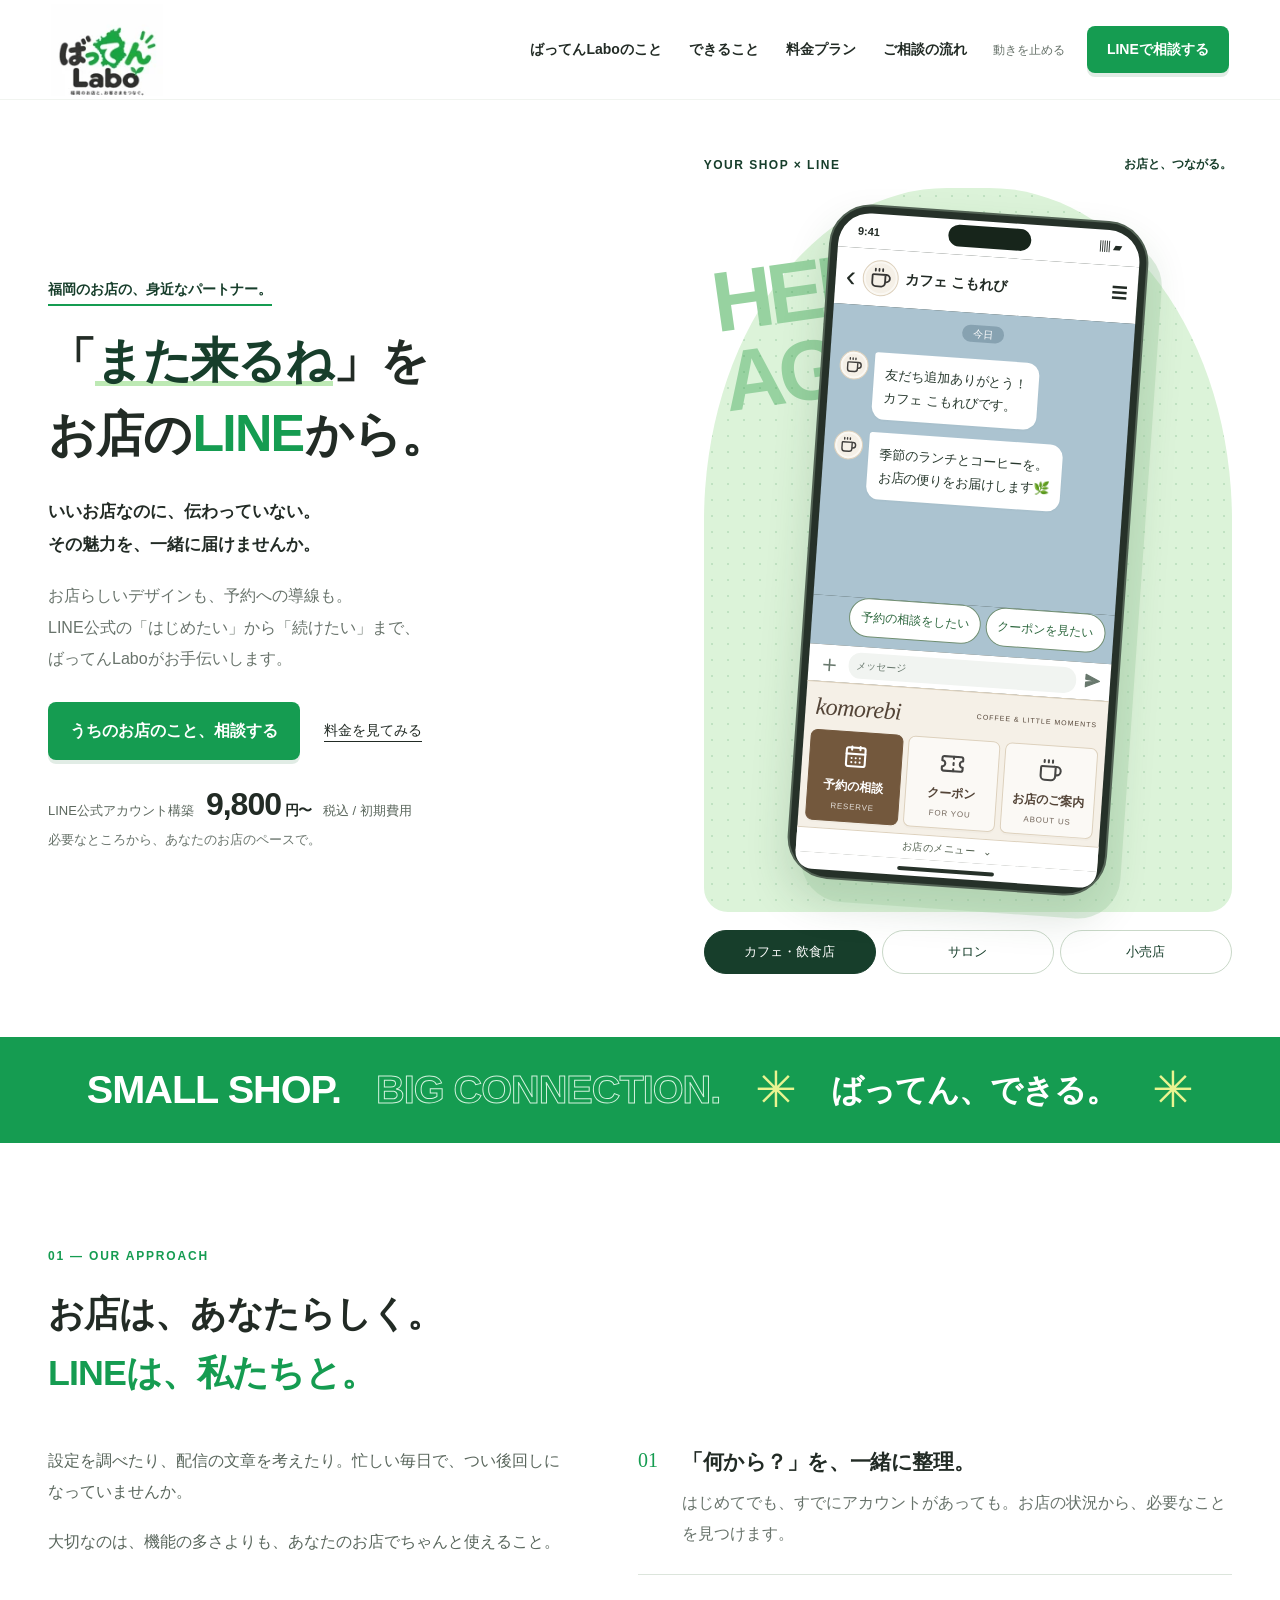
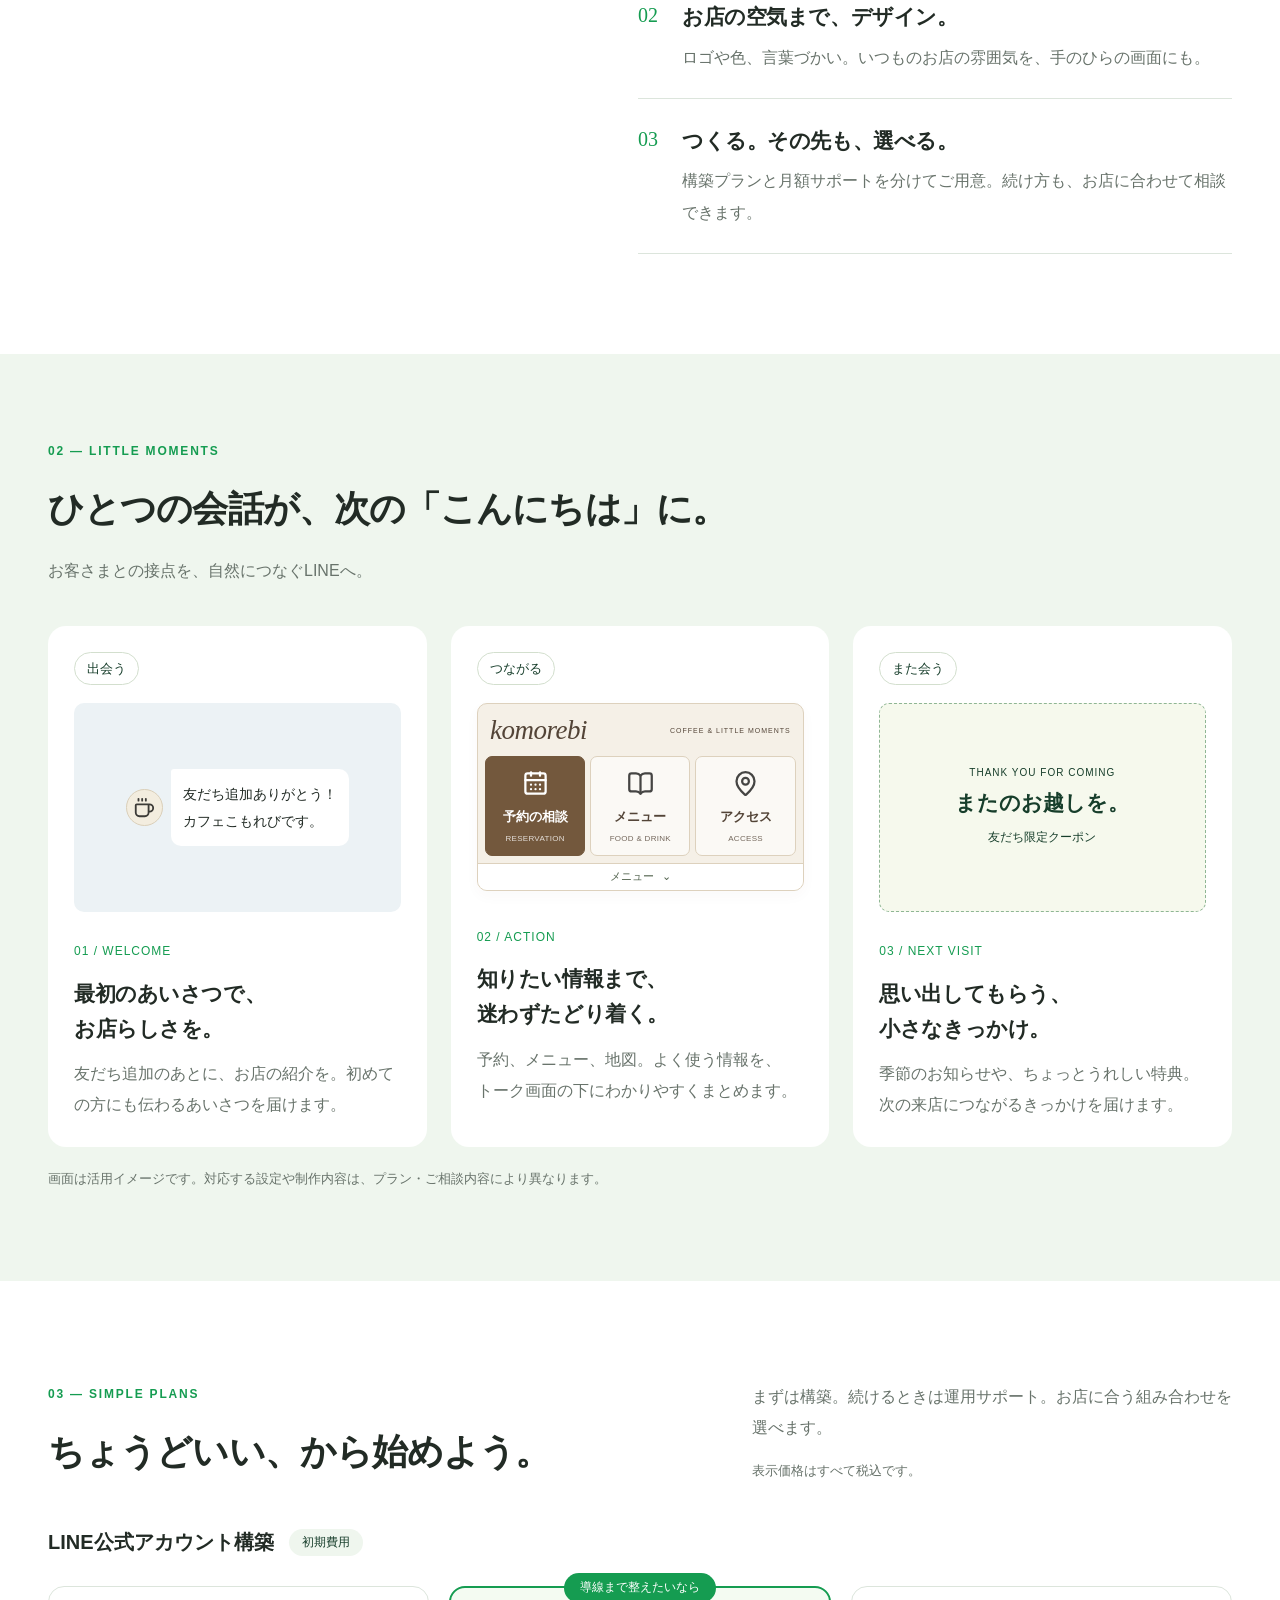
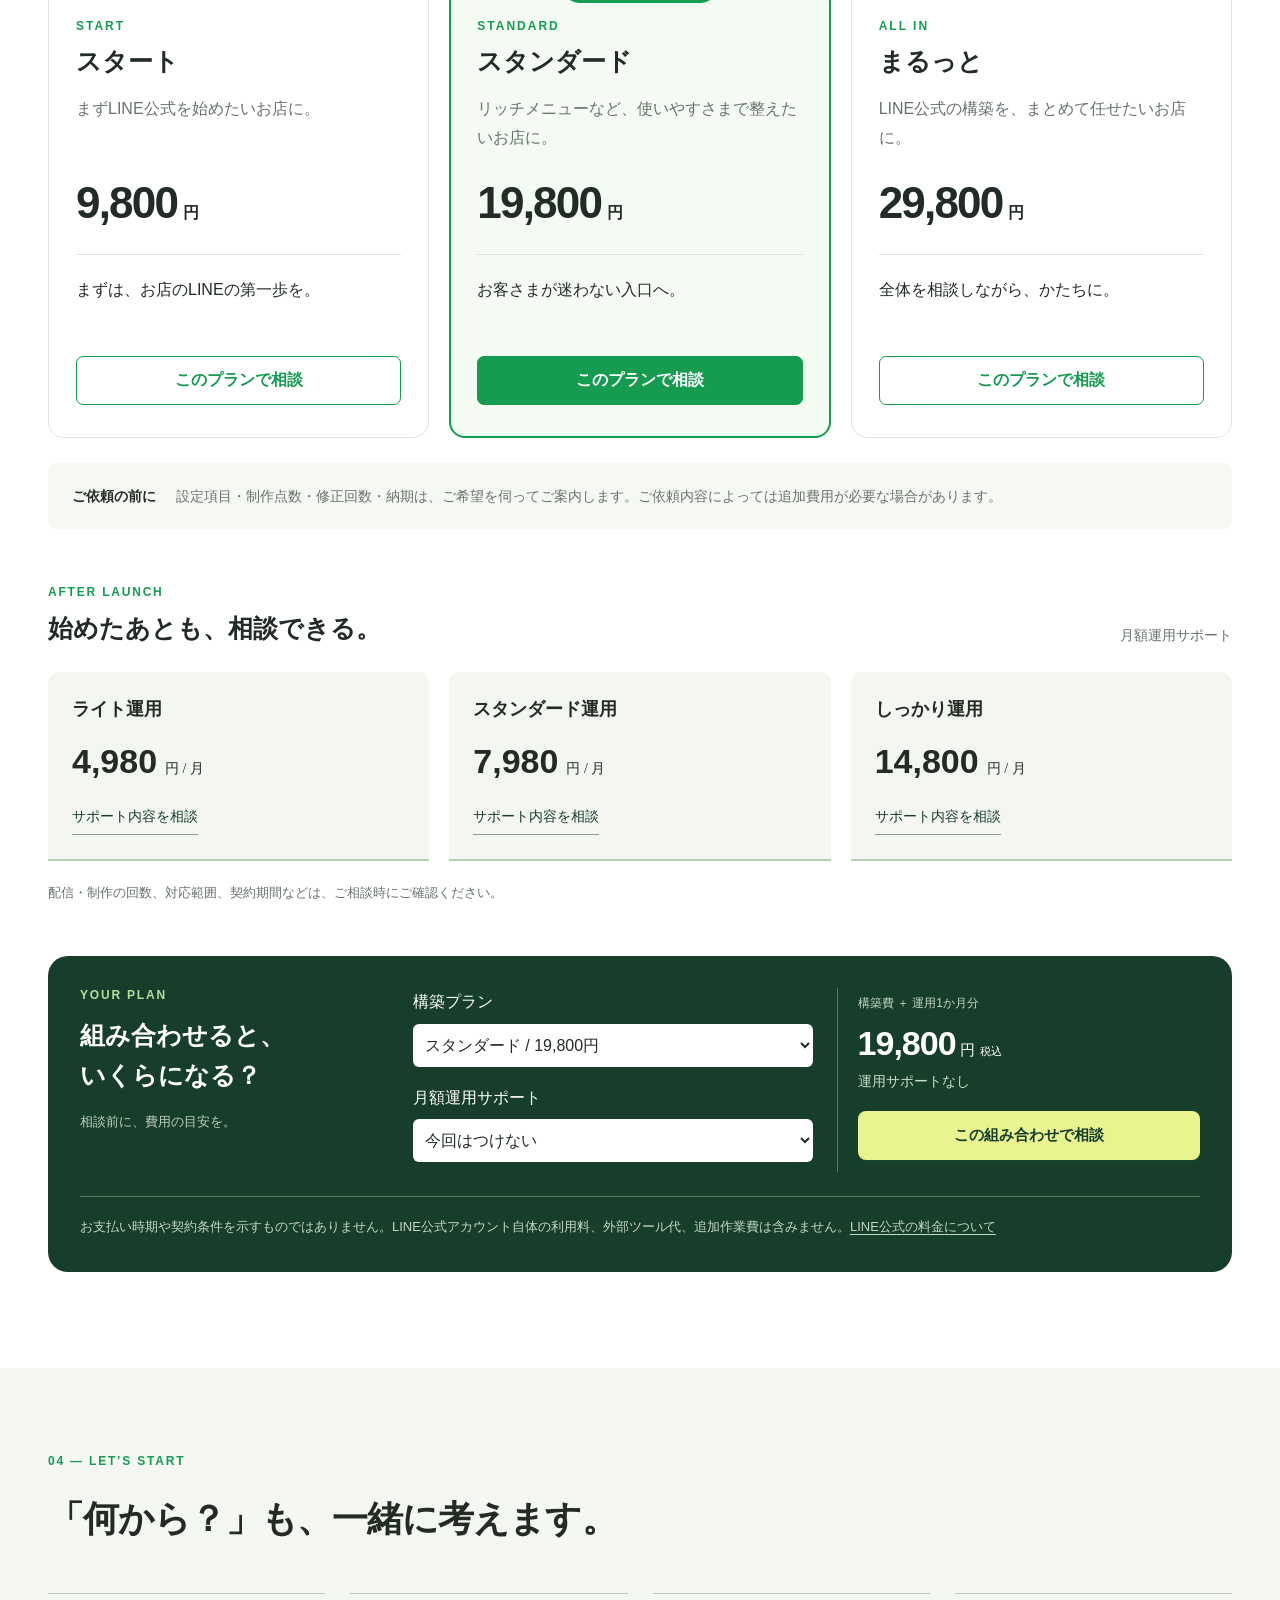
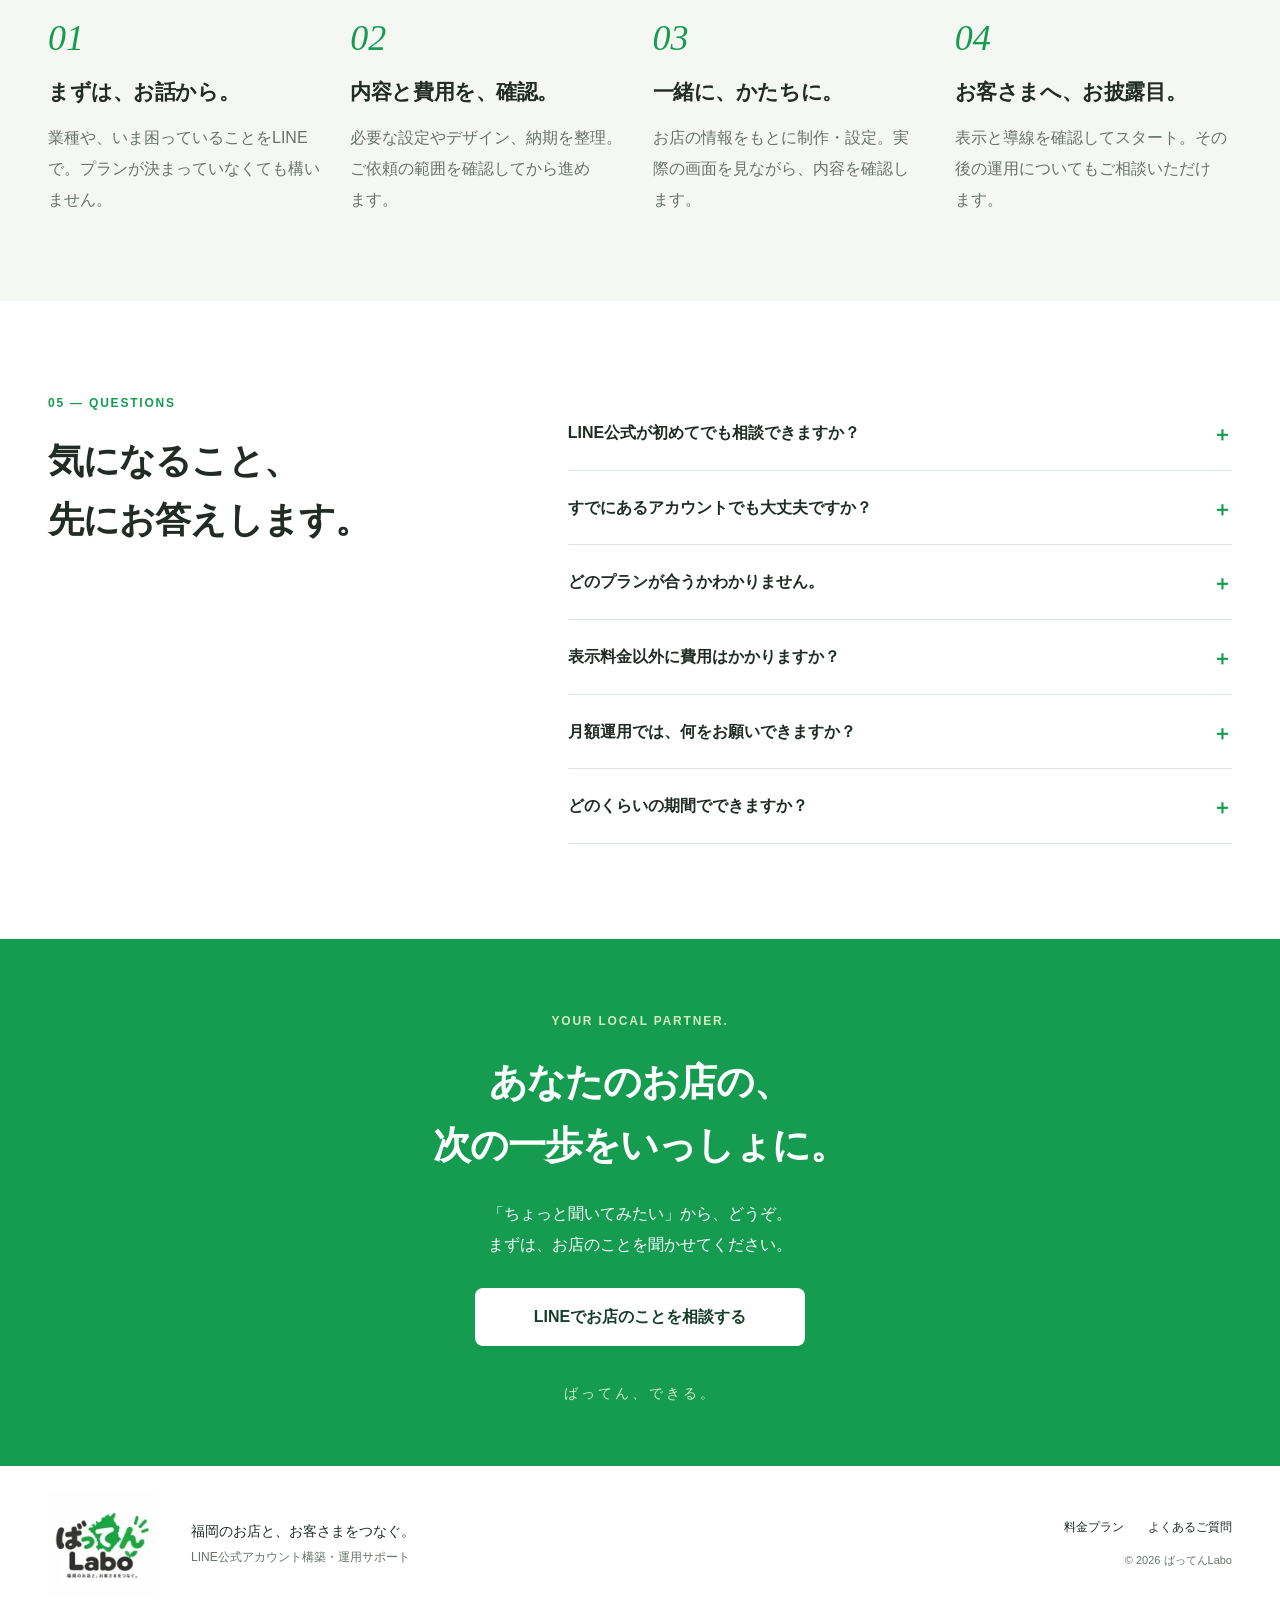
==== commit 5f60d0b2: "Refine headline underline and add accessible typewriter entrance" ====
--- a/index.html
+++ b/index.html
@@ -1,9 +1,9 @@
 <!doctype html>
-<html lang="ja"><head><meta charset="utf-8"><meta name="viewport" content="width=device-width, initial-scale=1"><meta name="theme-color" content="#169b52"><title>ばってんLabo｜お店の「また来るね」を、LINEから。</title><meta name="description" content="福岡のお店のLINE公式アカウント構築・運用サポート。構築9,800円〜、月額運用4,980円〜（税込）。お店らしいデザインと迷わない導線を、一緒に。"><link rel="icon" type="image/webp" href="assets/brand-icon.webp"><link rel="stylesheet" href="style.css?v=20261003-marker-9"></head><body>
+<html lang="ja"><head><meta charset="utf-8"><meta name="viewport" content="width=device-width, initial-scale=1"><meta name="theme-color" content="#169b52"><title>ばってんLabo｜お店の「また来るね」を、LINEから。</title><meta name="description" content="福岡のお店のLINE公式アカウント構築・運用サポート。構築9,800円〜、月額運用4,980円〜（税込）。お店らしいデザインと迷わない導線を、一緒に。"><link rel="icon" type="image/webp" href="assets/brand-icon.webp"><link rel="stylesheet" href="style.css?v=20261003-type-10"></head><body>
 <a class="skip-link" href="#main">本文へ移動</a><div class="reading-progress" aria-hidden="true"></div>
 <header class="header"><a class="logo" href="#" aria-label="ばってんLabo ホーム"><img src="assets/brand-icon.webp" alt="ばってんLabo" width="160" height="160"></a><nav class="desktop-nav" aria-label="メインメニュー"><a href="#strength">ばってんLaboのこと</a><a href="#experience">できること</a><a href="#plans">料金プラン</a><a href="#flow">ご相談の流れ</a></nav><div class="header-actions"><button class="motion-toggle" aria-pressed="false" aria-label="動きを止める">動きを止める</button><button class="button small" data-contact>LINEで相談する</button><button class="menu-toggle" aria-expanded="false" aria-controls="mobile-menu" aria-label="メニューを開く"><span></span><span></span></button></div></header>
 <nav id="mobile-menu" class="mobile-menu" aria-label="スマートフォンメニュー" hidden><a href="#strength">ばってんLaboのこと</a><a href="#experience">できること</a><a href="#plans">料金プラン</a><a href="#flow">ご相談の流れ</a></nav>
-<main id="main"><section class="hero section-wrap"><div class="hero-copy"><p class="eyebrow"><span>福岡のお店の、身近なパートナー。</span></p><h1><span class="headline-start">「<span class="return-highlight">また来るね</span>」を、</span><span class="headline-end">お店の<em>LINE</em>から。</span></h1><p class="hero-lead"><span class="sentence">いいお店なのに、伝わっていない。</span><span class="sentence">その魅力を、一緒に届けませんか。</span></p><p class="hero-description">お店らしいデザインも、予約への導線も。<span class="phrase">LINE公式の</span><span class="phrase">「はじめたい」から</span><span class="phrase">「続けたい」まで、</span><span class="phrase">ばってんLaboが</span><span class="phrase">お手伝いします。</span></p><div class="hero-buttons"><button class="button" data-contact>うちのお店のこと、相談する</button><a class="text-button" href="#plans">料金を見てみる</a></div><div class="starting-price"><span>LINE公式アカウント構築</span><strong>9,800<small>円〜</small></strong><span>税込 / 初期費用</span></div><p class="hero-footnote">必要なところから、あなたのお店のペースで。</p></div>
+<main id="main"><section class="hero section-wrap"><div class="hero-copy"><p class="eyebrow"><span>福岡のお店の、身近なパートナー。</span></p><h1><span class="headline-start">「<span class="return-highlight">また来るね</span>」を</span><span class="headline-end">お店の<em>LINE</em>から。</span></h1><p class="hero-lead"><span class="sentence">いいお店なのに、伝わっていない。</span><span class="sentence">その魅力を、一緒に届けませんか。</span></p><p class="hero-description">お店らしいデザインも、予約への導線も。<span class="phrase">LINE公式の</span><span class="phrase">「はじめたい」から</span><span class="phrase">「続けたい」まで、</span><span class="phrase">ばってんLaboが</span><span class="phrase">お手伝いします。</span></p><div class="hero-buttons"><button class="button" data-contact>うちのお店のこと、相談する</button><a class="text-button" href="#plans">料金を見てみる</a></div><div class="starting-price"><span>LINE公式アカウント構築</span><strong>9,800<small>円〜</small></strong><span>税込 / 初期費用</span></div><p class="hero-footnote">必要なところから、あなたのお店のペースで。</p></div>
 <div class="hero-visual" id="experience"><div class="visual-label"><span>YOUR SHOP × LINE</span><span>お店と、つながる。</span></div><div class="visual-ground"><div class="big-type" aria-hidden="true">HELLO.<br>AGAIN!</div><div class="floating-note note-one"><span class="note-icon">✓</span><div><small>次の来店につながる</small><b>「予約できますか？」</b></div></div><div class="phone-wrap"><div class="phone" data-theme="cafe"><div class="phone-status" aria-hidden="true"><b>9:41</b><span class="island"></span><span>▥ ▰</span></div><div class="phone-head"><span aria-hidden="true">‹</span><span class="store-avatar" id="store-avatar" aria-hidden="true"><img src="assets/icons/coffee.svg" width="24" height="24" alt="" aria-hidden="true"></span><div><b id="store-name">カフェ こもれび</b></div><span class="phone-menu" aria-hidden="true">☰</span></div><div class="chat" id="chat" role="log" aria-live="polite" aria-label="お店のトーク画面"></div><div class="reply-options" id="reply-options" aria-label="返信を選ぶ"></div><div class="phone-compose"><span aria-hidden="true">＋</span><span>メッセージ</span><span class="compose-send" aria-hidden="true" title="送信"><svg viewBox="0 0 24 24" width="18" height="18" focusable="false"><path d="M3.4 20.4 21.8 12 3.4 3.6l-.1 6.5L16.5 12 3.3 13.9l.1 6.5Z" fill="currentColor"/></svg></span></div><div class="rich-menu"><div class="menu-signature"><span id="menu-brand">komorebi</span><small id="menu-tagline">COFFEE & LITTLE MOMENTS</small></div><div class="menu-buttons"><button data-chat="reserve"><span class="menu-icon"><img src="assets/icons/calendar-days.svg" width="24" height="24" alt="" aria-hidden="true"></span><b id="reserve-label">予約の相談</b><small id="reserve-en">RESERVE</small></button><button data-chat="coupon"><span class="menu-icon"><img src="assets/icons/ticket.svg" width="24" height="24" alt="" aria-hidden="true"></span><b>クーポン</b><small>FOR YOU</small></button><button data-chat="welcome"><span class="menu-icon" id="menu-store-icon"><img src="assets/icons/coffee.svg" width="24" height="24" alt="" aria-hidden="true"></span><b>お店のご案内</b><small>ABOUT US</small></button></div><div class="menu-bottom-label">お店のメニュー<span aria-hidden="true">⌄</span></div></div><div class="phone-bottom" aria-hidden="true"></div></div></div><div class="floating-note note-two"><span class="spark" aria-hidden="true">✓</span><span>お店らしさも、<br><b>ちゃんと伝わる。</b></span></div></div><div class="industry-tabs" aria-label="業種を選ぶ"><button data-industry="cafe" aria-pressed="true">カフェ・飲食店</button><button data-industry="salon" aria-pressed="false">サロン</button><button data-industry="shop" aria-pressed="false">小売店</button></div></div></section>
 <div class="brand-strip" aria-hidden="true"><span>SMALL SHOP.</span><span class="outline-text">BIG CONNECTION.</span><span class="asterisk">✳</span><span>ばってん、できる。</span><span class="asterisk">✳</span></div>
 <section class="section-wrap intro-section" id="strength"><div class="section-title reveal"><span class="section-label">01 — OUR APPROACH</span><h2><span class="phrase">お店は、あなたらしく。</span><span class="green"><span class="phrase">LINEは、私たちと。</span></span></h2></div><div class="approach-grid"><div class="section-copy reveal"><p>設定を調べたり、配信の文章を考えたり。忙しい毎日で、つい後回しになっていませんか。</p><p>大切なのは、機能の多さよりも、あなたのお店で<span class="phrase">ちゃんと使えること。</span></p></div><div class="approach-items"><article class="approach-item reveal"><span>01</span><div><h3>「何から？」を、一緒に整理。</h3><p>はじめてでも、すでにアカウントがあっても。お店の状況から、必要なことを見つけます。</p></div></article><article class="approach-item reveal"><span>02</span><div><h3>お店の空気まで、デザイン。</h3><p>ロゴや色、言葉づかい。いつものお店の雰囲気を、手のひらの画面にも。</p></div></article><article class="approach-item reveal"><span>03</span><div><h3>つくる。その先も、選べる。</h3><p>構築プランと月額サポートを分けてご用意。続け方も、お店に合わせて相談できます。</p></div></article></div></div></section>
@@ -16,7 +16,7 @@
 <section class="contact-section" id="contact"><div class="contact-inner reveal"><span class="section-label">YOUR LOCAL PARTNER.</span><h2><span class="phrase">あなたのお店の、</span><span class="phrase">次の一歩をいっしょに。</span></h2><p>「ちょっと聞いてみたい」から、どうぞ。<br>まずは、お店のことを聞かせてください。</p><button class="button light" data-contact>LINEでお店のことを相談する</button><span class="contact-brand">ばってん、できる。</span></div></section></main>
 <footer class="footer section-wrap"><a class="footer-logo" href="#" aria-label="ページ先頭へ"><img src="assets/brand-icon.webp" alt="ばってんLabo" width="130" height="130"></a><p>福岡のお店と、お客さまをつなぐ。<br><small>LINE公式アカウント構築・運用サポート</small></p><div><a href="#plans">料金プラン</a><a href="#faq">よくあるご質問</a><small>© 2026 ばってんLabo</small></div></footer><div class="mobile-cta"><a href="#plans">構築 9,800円〜<small>税込</small></a><button class="button small" data-contact>LINEで相談する</button></div>
 <dialog id="contact-dialog" aria-labelledby="contact-title"><button class="dialog-close" aria-label="閉じる">×</button><span class="section-label">LET’S TALK.</span><h2 id="contact-title"><span class="phrase">お店のこと、</span><span class="phrase">聞かせてください。</span></h2><p>相談したい内容をコピーして、<br>LINEで送っていただくとスムーズです。</p><label for="consultation-text">相談メッセージ（編集できます）</label><textarea id="consultation-text" rows="6"></textarea><button class="copy-button" id="copy-message">相談内容をコピー</button><p id="copy-status" role="status"></p><a class="button" href="https://lin.ee/vXP1QKs" target="_blank" rel="noopener noreferrer">LINEを開いて相談する</a><small class="dialog-note">LINEを開くだけでは送信されません。<br>コピーした文章を貼り付けて、お送りください。</small></dialog>
-<dialog id="coupon-dialog" aria-labelledby="coupon-title"><button class="dialog-close" aria-label="閉じる">×</button><span class="section-label">FRIENDS ONLY</span><h2 id="coupon-title">また会える、きっかけを。</h2><div class="coupon-ticket"><span>友だち限定</span><strong id="coupon-benefit">ドリンク1杯プレゼント</strong></div><p>ご来店時にスタッフにお見せください。</p><button class="button close-coupon">トークに戻る</button></dialog><script src="app.js?v=20261003-marker-9"></script></body></html>
+<dialog id="coupon-dialog" aria-labelledby="coupon-title"><button class="dialog-close" aria-label="閉じる">×</button><span class="section-label">FRIENDS ONLY</span><h2 id="coupon-title">また会える、きっかけを。</h2><div class="coupon-ticket"><span>友だち限定</span><strong id="coupon-benefit">ドリンク1杯プレゼント</strong></div><p>ご来店時にスタッフにお見せください。</p><button class="button close-coupon">トークに戻る</button></dialog><script src="app.js?v=20261003-type-10"></script></body></html>
 
 
 
--- a/style.css
+++ b/style.css
@@ -69,5 +69,11 @@
 .mini-chat>div{min-width:0;text-wrap:wrap;line-break:strict;}
 
 /* A marker beneath the key promise, without changing heading dimensions. */
-.return-highlight{color:var(--dark);background:linear-gradient(transparent 66%,#bde9b4 66%,#bde9b4 92%,transparent 92%);-webkit-box-decoration-break:clone;box-decoration-break:clone;}
+.return-highlight{color:var(--dark);background:linear-gradient(transparent 89%,#bde9b4 89%,#bde9b4 98%,transparent 98%);-webkit-box-decoration-break:clone;box-decoration-break:clone;}
 
+
+/* Reveal characters without changing text flow or reserving a moving cursor. */
+.js-motion .hero h1 .type-char{animation:headline-type .01s step-end both;animation-delay:var(--type-delay)}
+@keyframes headline-type{from{opacity:0}to{opacity:1}}
+.motion-off .hero h1 .type-char{animation:none;opacity:1}
+@media(prefers-reduced-motion:reduce){.js-motion .hero h1 .type-char{animation:none;opacity:1}}
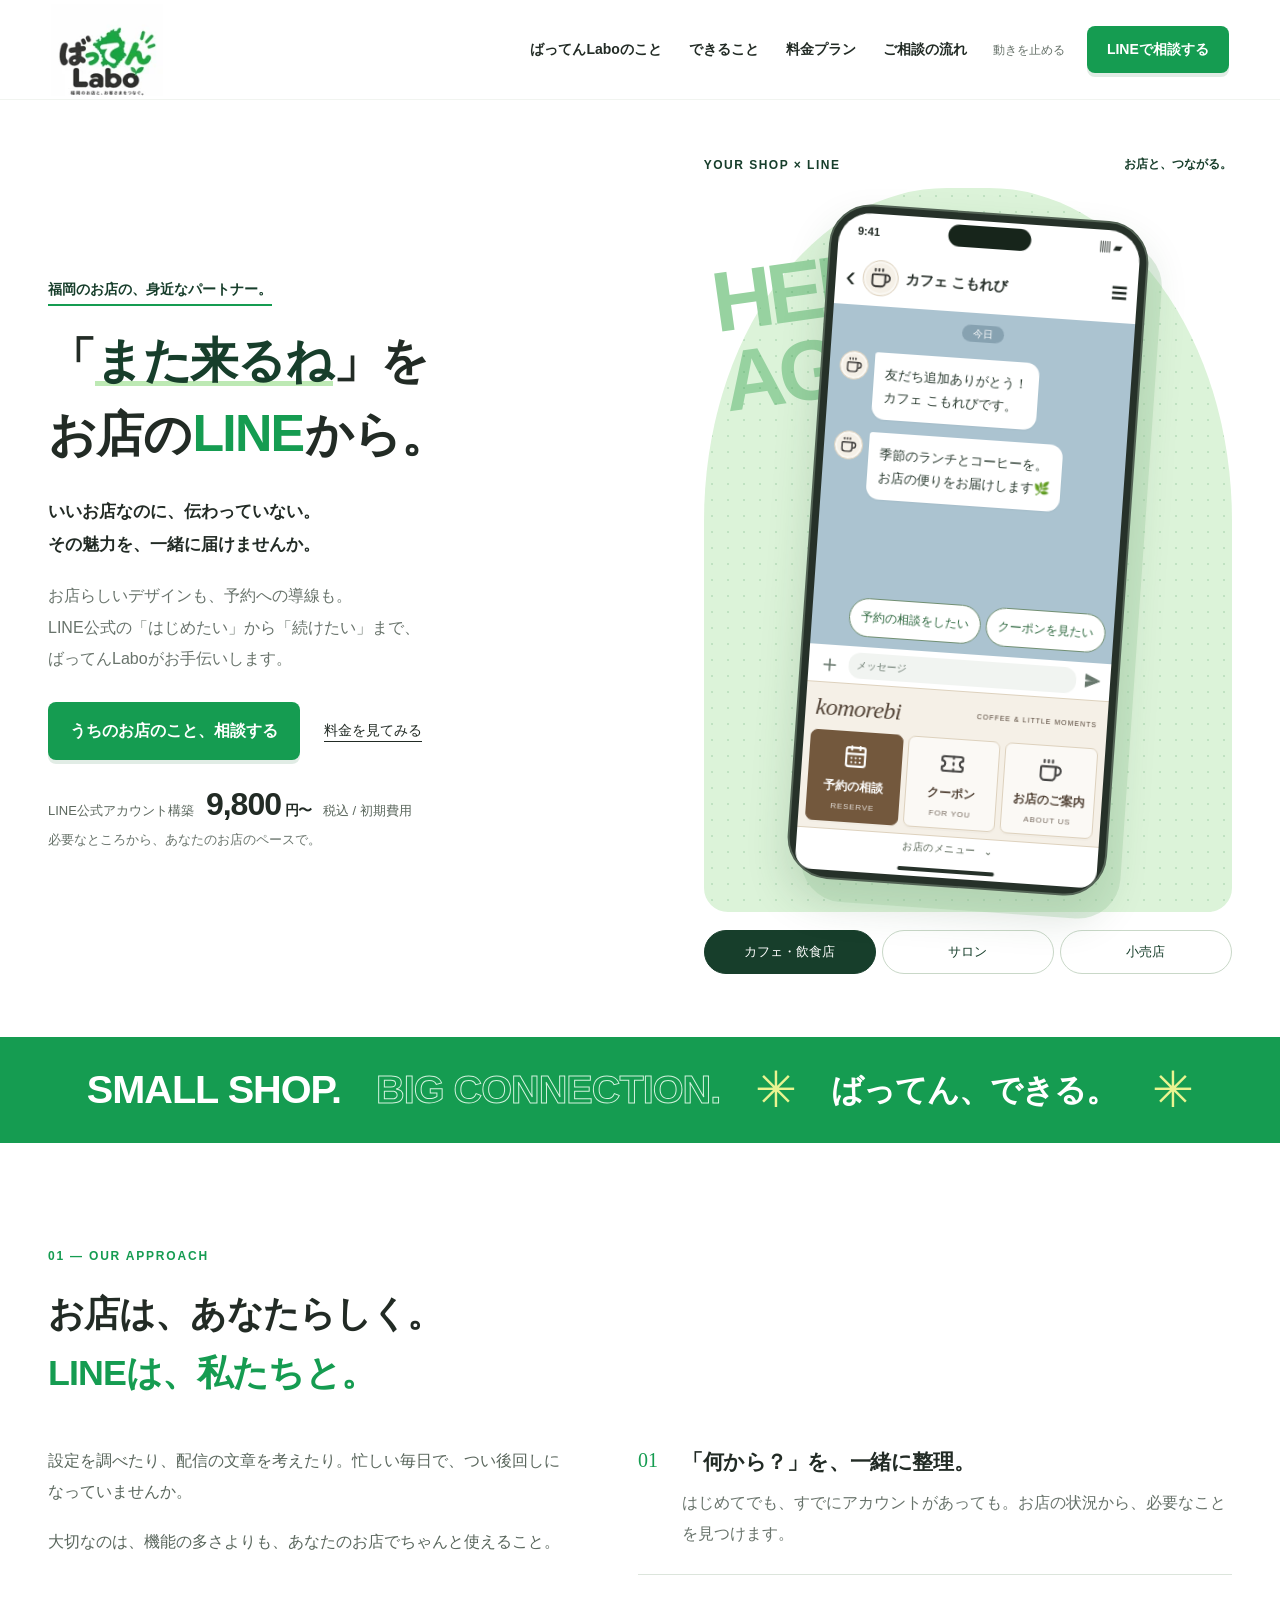
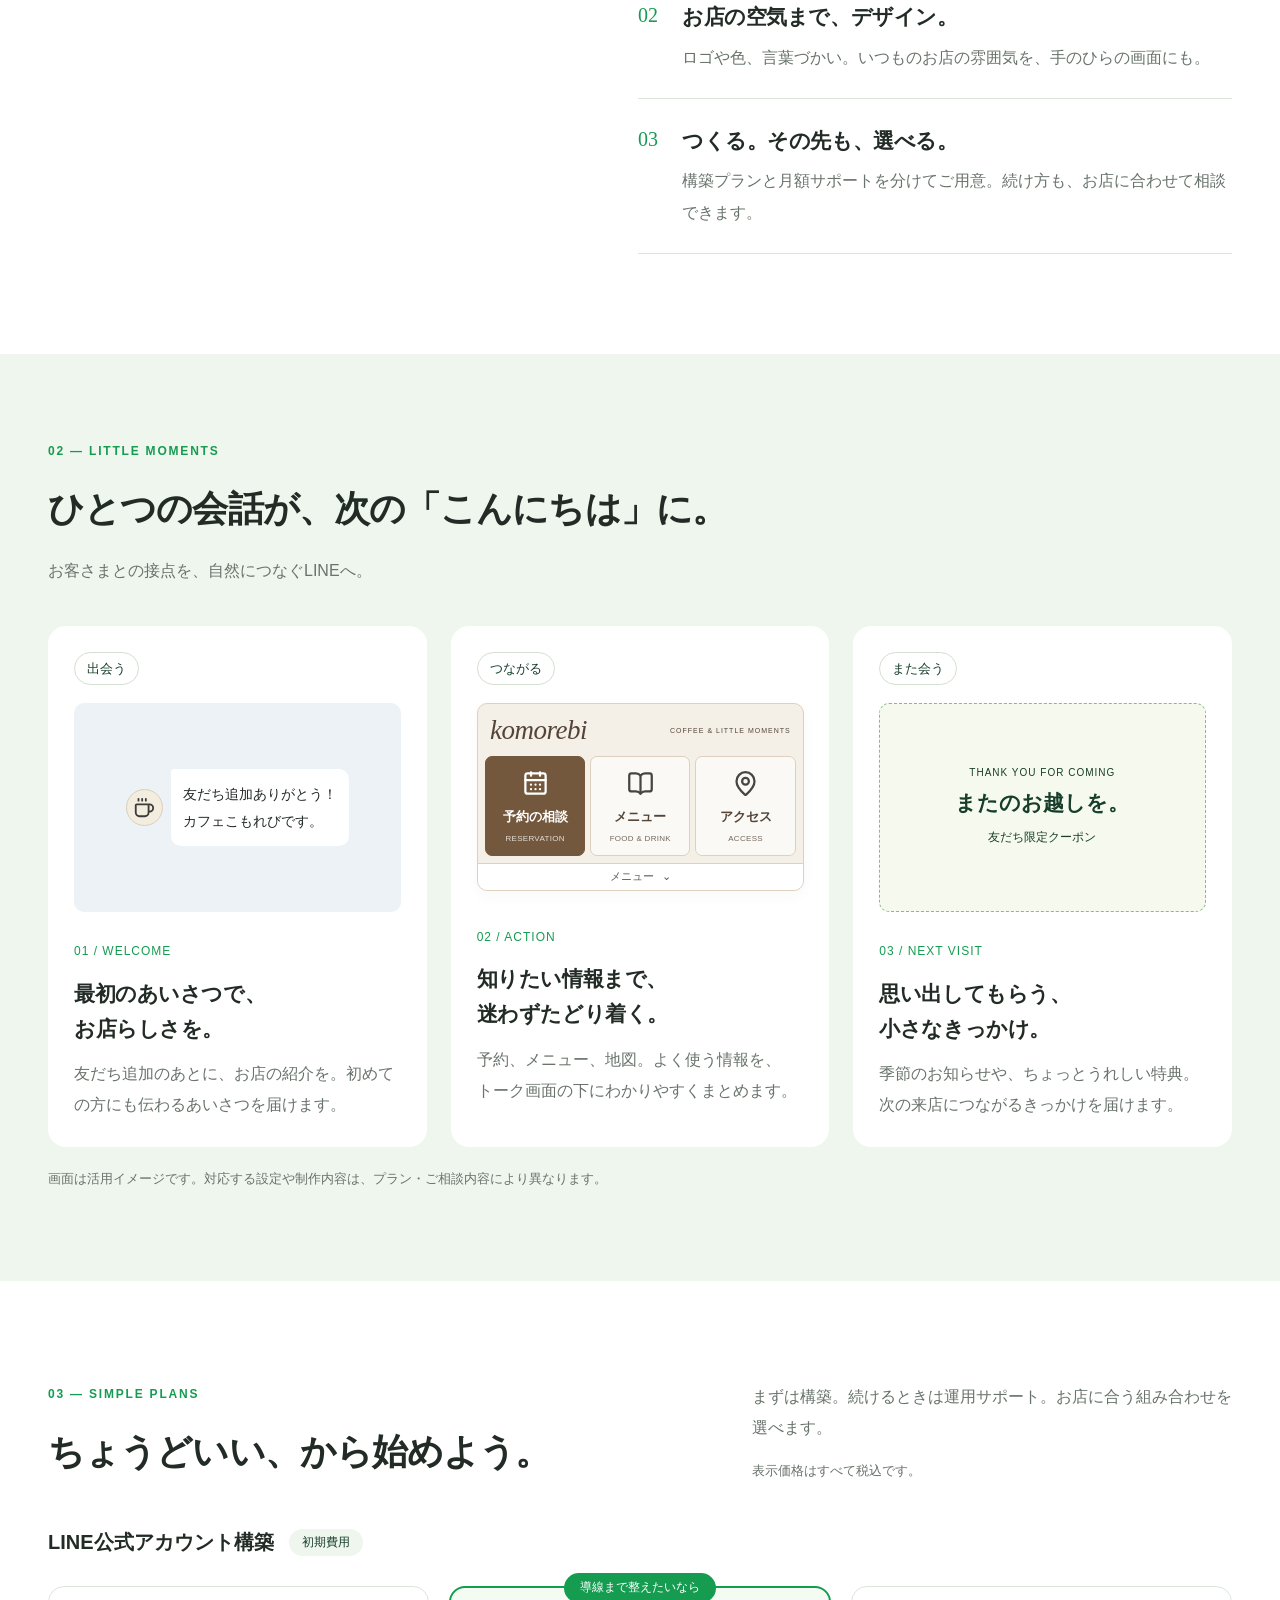
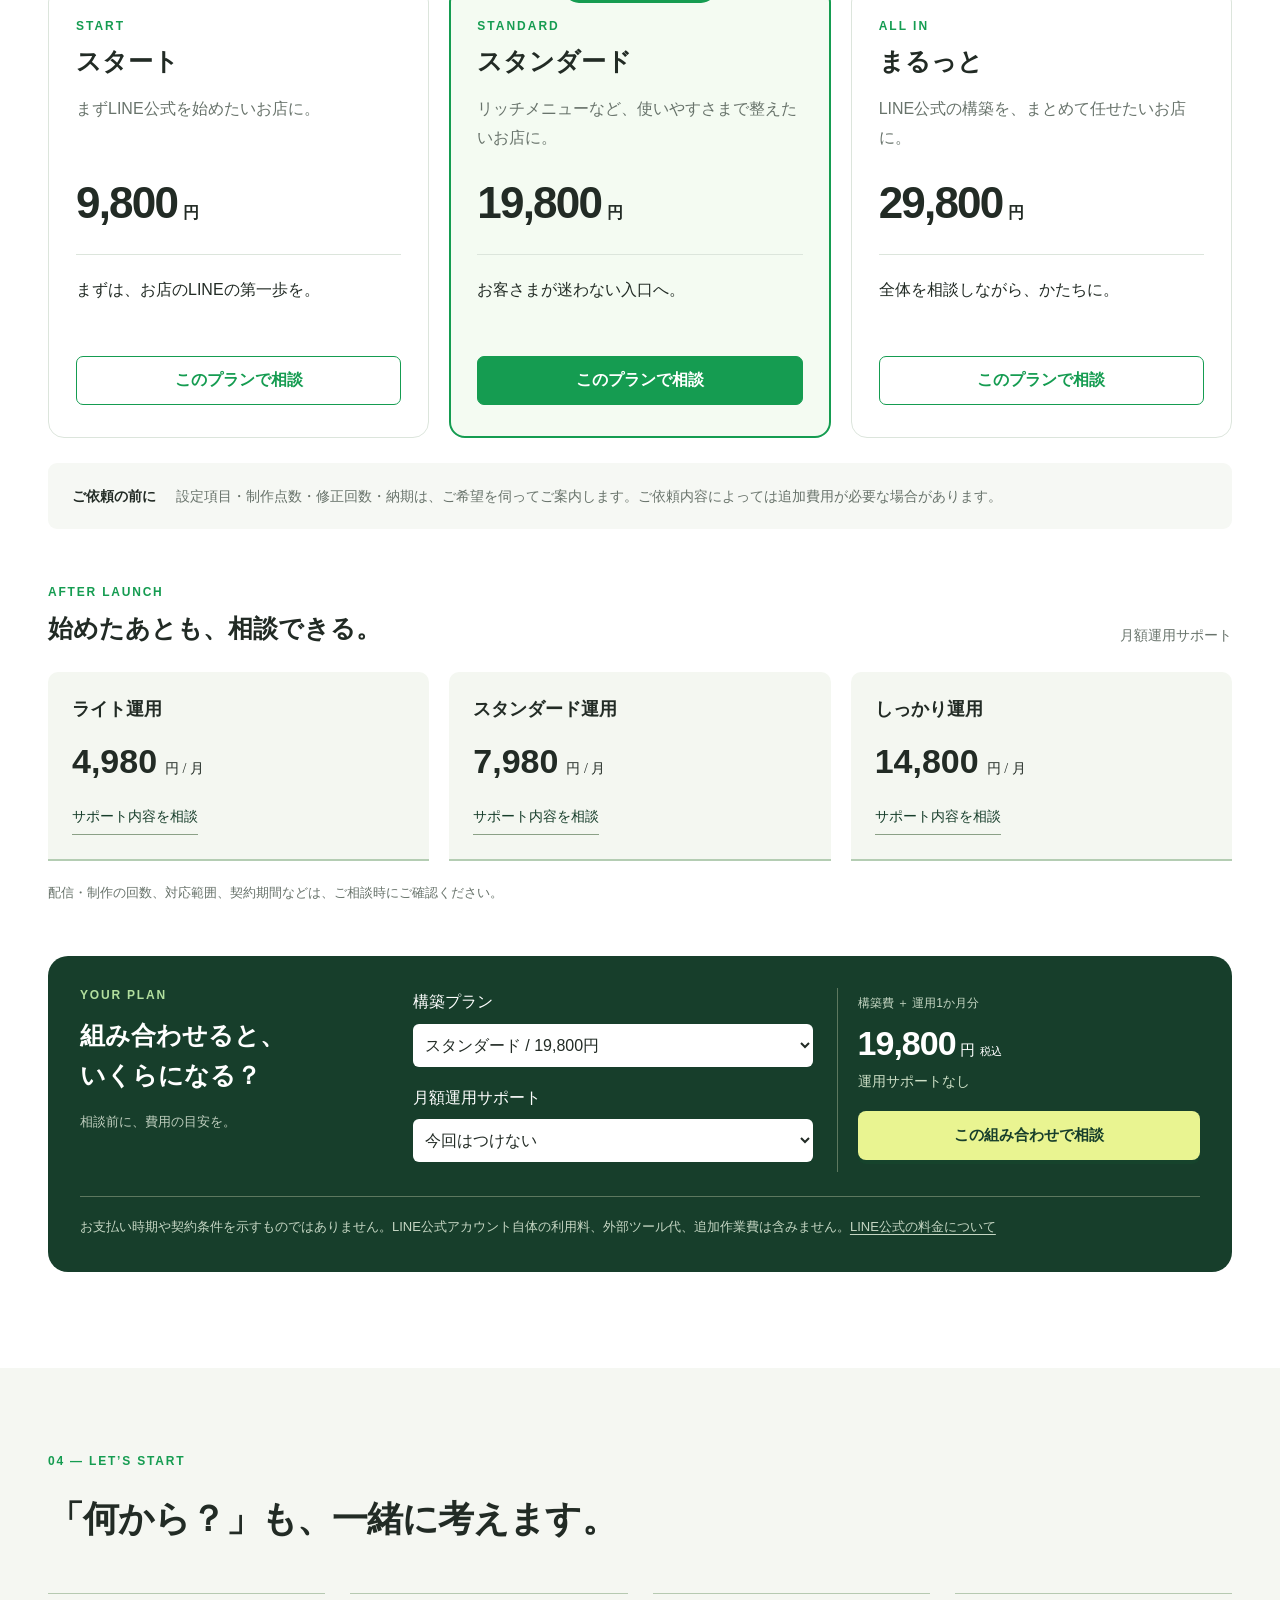
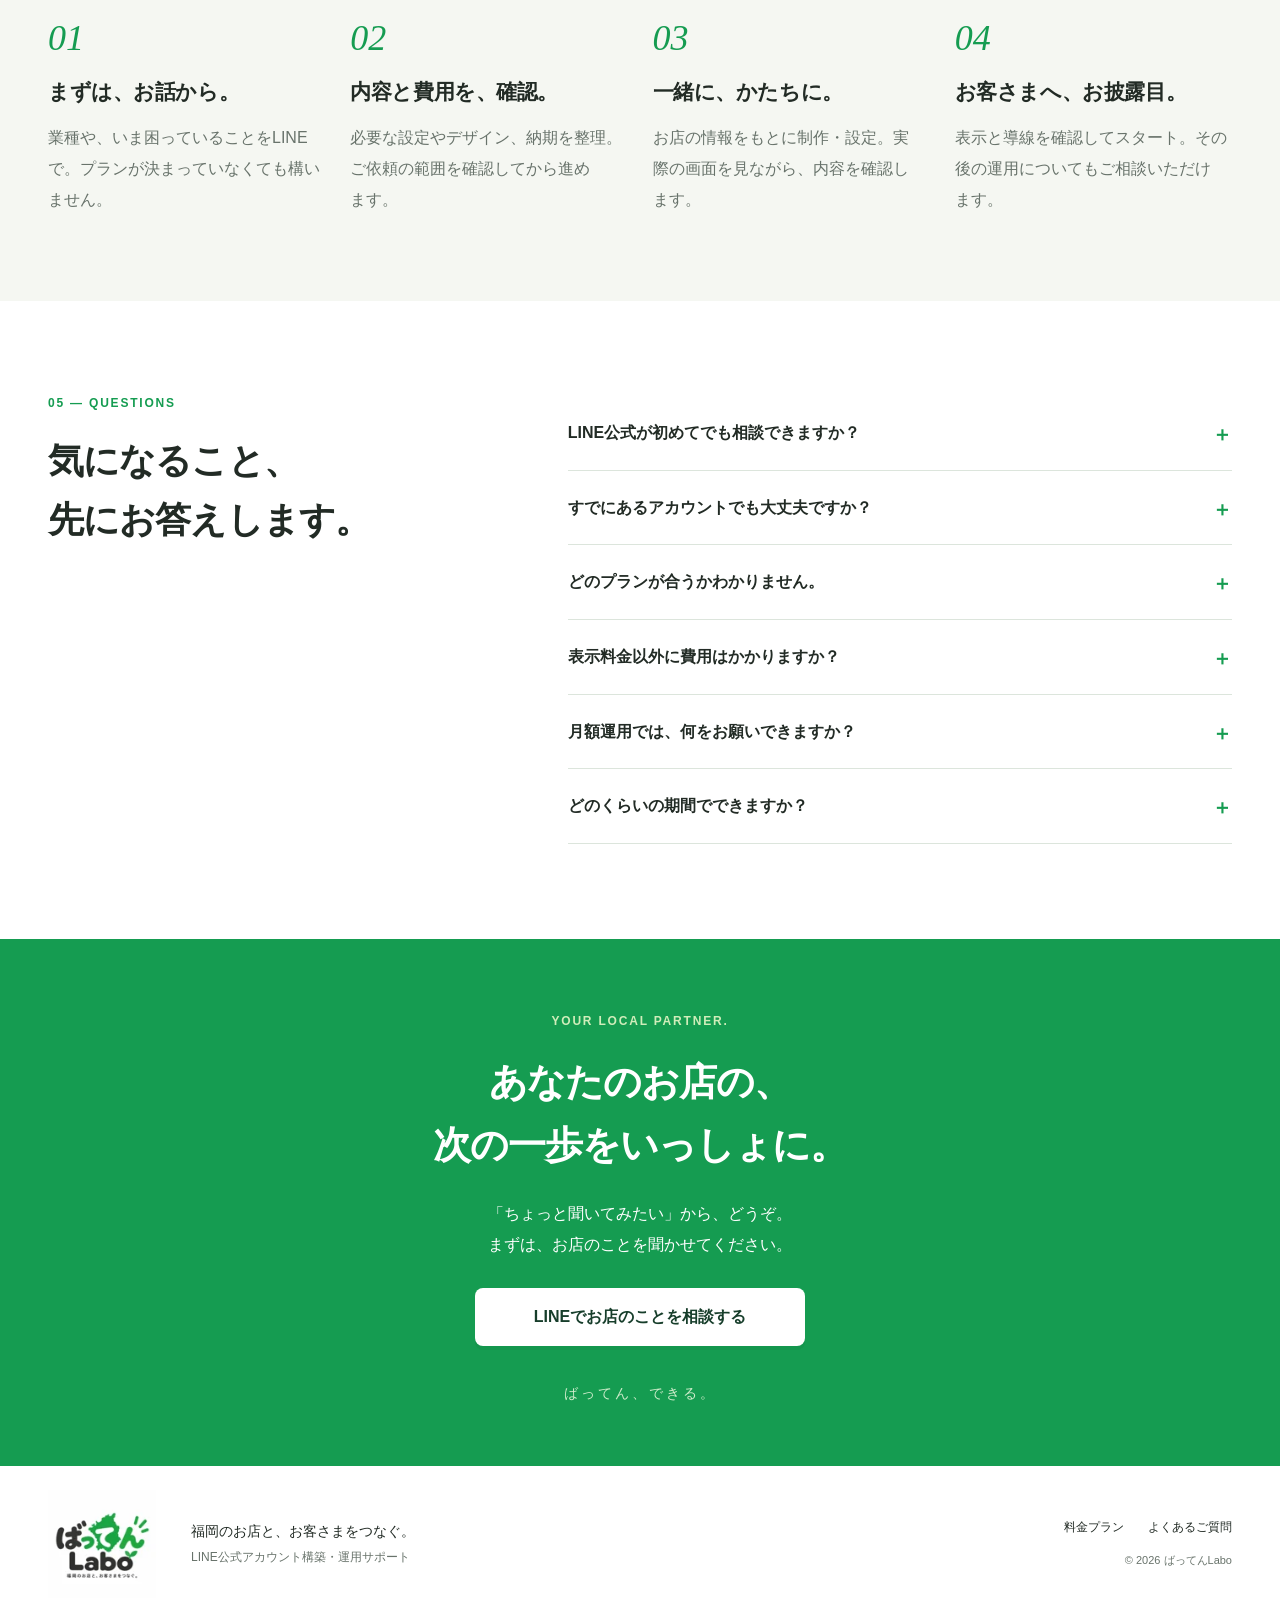
==== commit 78fcd413: "Slow headline typing and fade in partner tagline" ====
--- a/index.html
+++ b/index.html
@@ -1,5 +1,5 @@
 <!doctype html>
-<html lang="ja"><head><meta charset="utf-8"><meta name="viewport" content="width=device-width, initial-scale=1"><meta name="theme-color" content="#169b52"><title>ばってんLabo｜お店の「また来るね」を、LINEから。</title><meta name="description" content="福岡のお店のLINE公式アカウント構築・運用サポート。構築9,800円〜、月額運用4,980円〜（税込）。お店らしいデザインと迷わない導線を、一緒に。"><link rel="icon" type="image/webp" href="assets/brand-icon.webp"><link rel="stylesheet" href="style.css?v=20261003-type-10"></head><body>
+<html lang="ja"><head><meta charset="utf-8"><meta name="viewport" content="width=device-width, initial-scale=1"><meta name="theme-color" content="#169b52"><title>ばってんLabo｜お店の「また来るね」を、LINEから。</title><meta name="description" content="福岡のお店のLINE公式アカウント構築・運用サポート。構築9,800円〜、月額運用4,980円〜（税込）。お店らしいデザインと迷わない導線を、一緒に。"><link rel="icon" type="image/webp" href="assets/brand-icon.webp"><link rel="stylesheet" href="style.css?v=20261003-type-11"></head><body>
 <a class="skip-link" href="#main">本文へ移動</a><div class="reading-progress" aria-hidden="true"></div>
 <header class="header"><a class="logo" href="#" aria-label="ばってんLabo ホーム"><img src="assets/brand-icon.webp" alt="ばってんLabo" width="160" height="160"></a><nav class="desktop-nav" aria-label="メインメニュー"><a href="#strength">ばってんLaboのこと</a><a href="#experience">できること</a><a href="#plans">料金プラン</a><a href="#flow">ご相談の流れ</a></nav><div class="header-actions"><button class="motion-toggle" aria-pressed="false" aria-label="動きを止める">動きを止める</button><button class="button small" data-contact>LINEで相談する</button><button class="menu-toggle" aria-expanded="false" aria-controls="mobile-menu" aria-label="メニューを開く"><span></span><span></span></button></div></header>
 <nav id="mobile-menu" class="mobile-menu" aria-label="スマートフォンメニュー" hidden><a href="#strength">ばってんLaboのこと</a><a href="#experience">できること</a><a href="#plans">料金プラン</a><a href="#flow">ご相談の流れ</a></nav>
@@ -16,7 +16,7 @@
 <section class="contact-section" id="contact"><div class="contact-inner reveal"><span class="section-label">YOUR LOCAL PARTNER.</span><h2><span class="phrase">あなたのお店の、</span><span class="phrase">次の一歩をいっしょに。</span></h2><p>「ちょっと聞いてみたい」から、どうぞ。<br>まずは、お店のことを聞かせてください。</p><button class="button light" data-contact>LINEでお店のことを相談する</button><span class="contact-brand">ばってん、できる。</span></div></section></main>
 <footer class="footer section-wrap"><a class="footer-logo" href="#" aria-label="ページ先頭へ"><img src="assets/brand-icon.webp" alt="ばってんLabo" width="130" height="130"></a><p>福岡のお店と、お客さまをつなぐ。<br><small>LINE公式アカウント構築・運用サポート</small></p><div><a href="#plans">料金プラン</a><a href="#faq">よくあるご質問</a><small>© 2026 ばってんLabo</small></div></footer><div class="mobile-cta"><a href="#plans">構築 9,800円〜<small>税込</small></a><button class="button small" data-contact>LINEで相談する</button></div>
 <dialog id="contact-dialog" aria-labelledby="contact-title"><button class="dialog-close" aria-label="閉じる">×</button><span class="section-label">LET’S TALK.</span><h2 id="contact-title"><span class="phrase">お店のこと、</span><span class="phrase">聞かせてください。</span></h2><p>相談したい内容をコピーして、<br>LINEで送っていただくとスムーズです。</p><label for="consultation-text">相談メッセージ（編集できます）</label><textarea id="consultation-text" rows="6"></textarea><button class="copy-button" id="copy-message">相談内容をコピー</button><p id="copy-status" role="status"></p><a class="button" href="https://lin.ee/vXP1QKs" target="_blank" rel="noopener noreferrer">LINEを開いて相談する</a><small class="dialog-note">LINEを開くだけでは送信されません。<br>コピーした文章を貼り付けて、お送りください。</small></dialog>
-<dialog id="coupon-dialog" aria-labelledby="coupon-title"><button class="dialog-close" aria-label="閉じる">×</button><span class="section-label">FRIENDS ONLY</span><h2 id="coupon-title">また会える、きっかけを。</h2><div class="coupon-ticket"><span>友だち限定</span><strong id="coupon-benefit">ドリンク1杯プレゼント</strong></div><p>ご来店時にスタッフにお見せください。</p><button class="button close-coupon">トークに戻る</button></dialog><script src="app.js?v=20261003-type-10"></script></body></html>
+<dialog id="coupon-dialog" aria-labelledby="coupon-title"><button class="dialog-close" aria-label="閉じる">×</button><span class="section-label">FRIENDS ONLY</span><h2 id="coupon-title">また会える、きっかけを。</h2><div class="coupon-ticket"><span>友だち限定</span><strong id="coupon-benefit">ドリンク1杯プレゼント</strong></div><p>ご来店時にスタッフにお見せください。</p><button class="button close-coupon">トークに戻る</button></dialog><script src="app.js?v=20261003-type-11"></script></body></html>
 
 
 
--- a/style.css
+++ b/style.css
@@ -77,3 +77,10 @@
 @keyframes headline-type{from{opacity:0}to{opacity:1}}
 .motion-off .hero h1 .type-char{animation:none;opacity:1}
 @media(prefers-reduced-motion:reduce){.js-motion .hero h1 .type-char{animation:none;opacity:1}}
+
+.js-motion .hero .eyebrow{animation:partner-fade .9s ease-out both}
+@keyframes partner-fade{from{opacity:0;transform:translateY(6px)}to{opacity:1;transform:translateY(0)}}
+.motion-off .hero .eyebrow{animation:none;opacity:1;transform:none}
+@media(prefers-reduced-motion:reduce){.js-motion .hero .eyebrow{animation:none;opacity:1;transform:none}}
+
+.js-motion .hero h1.headline-typed .type-char{animation:none;opacity:1}
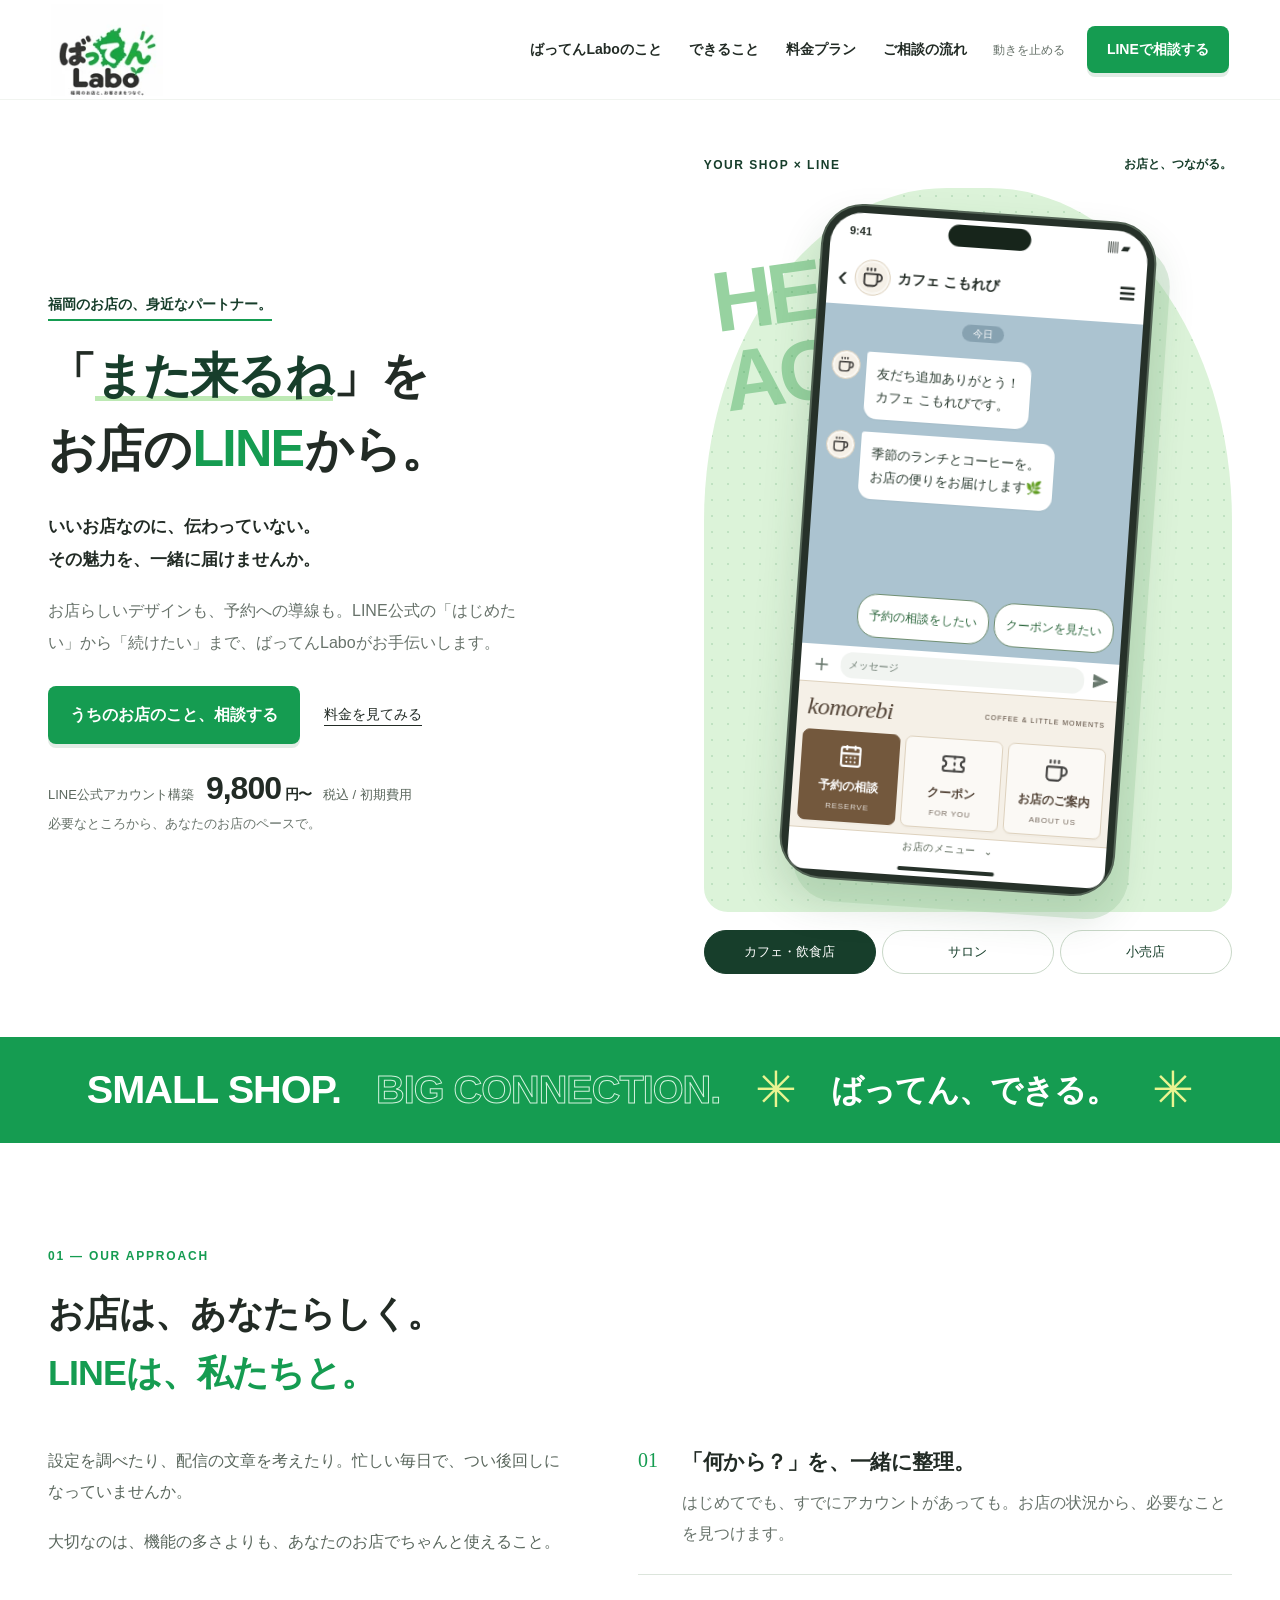
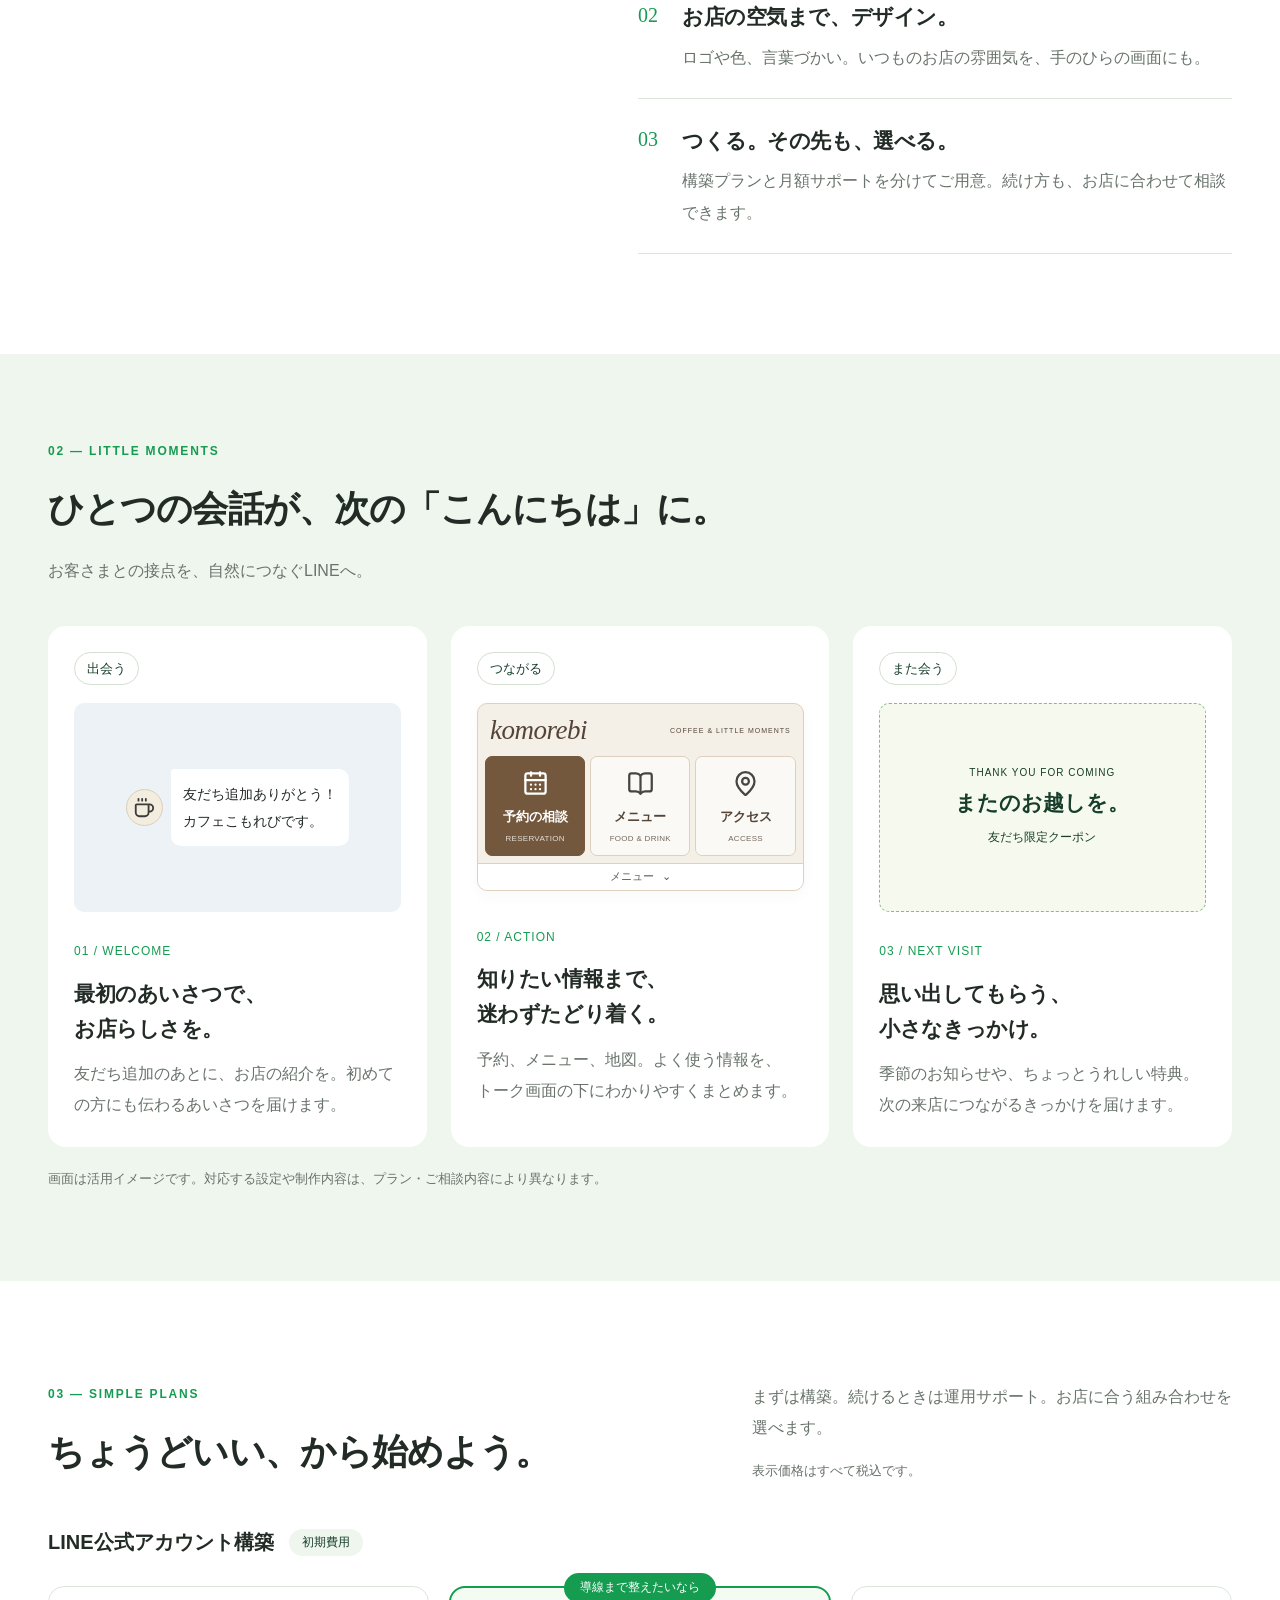
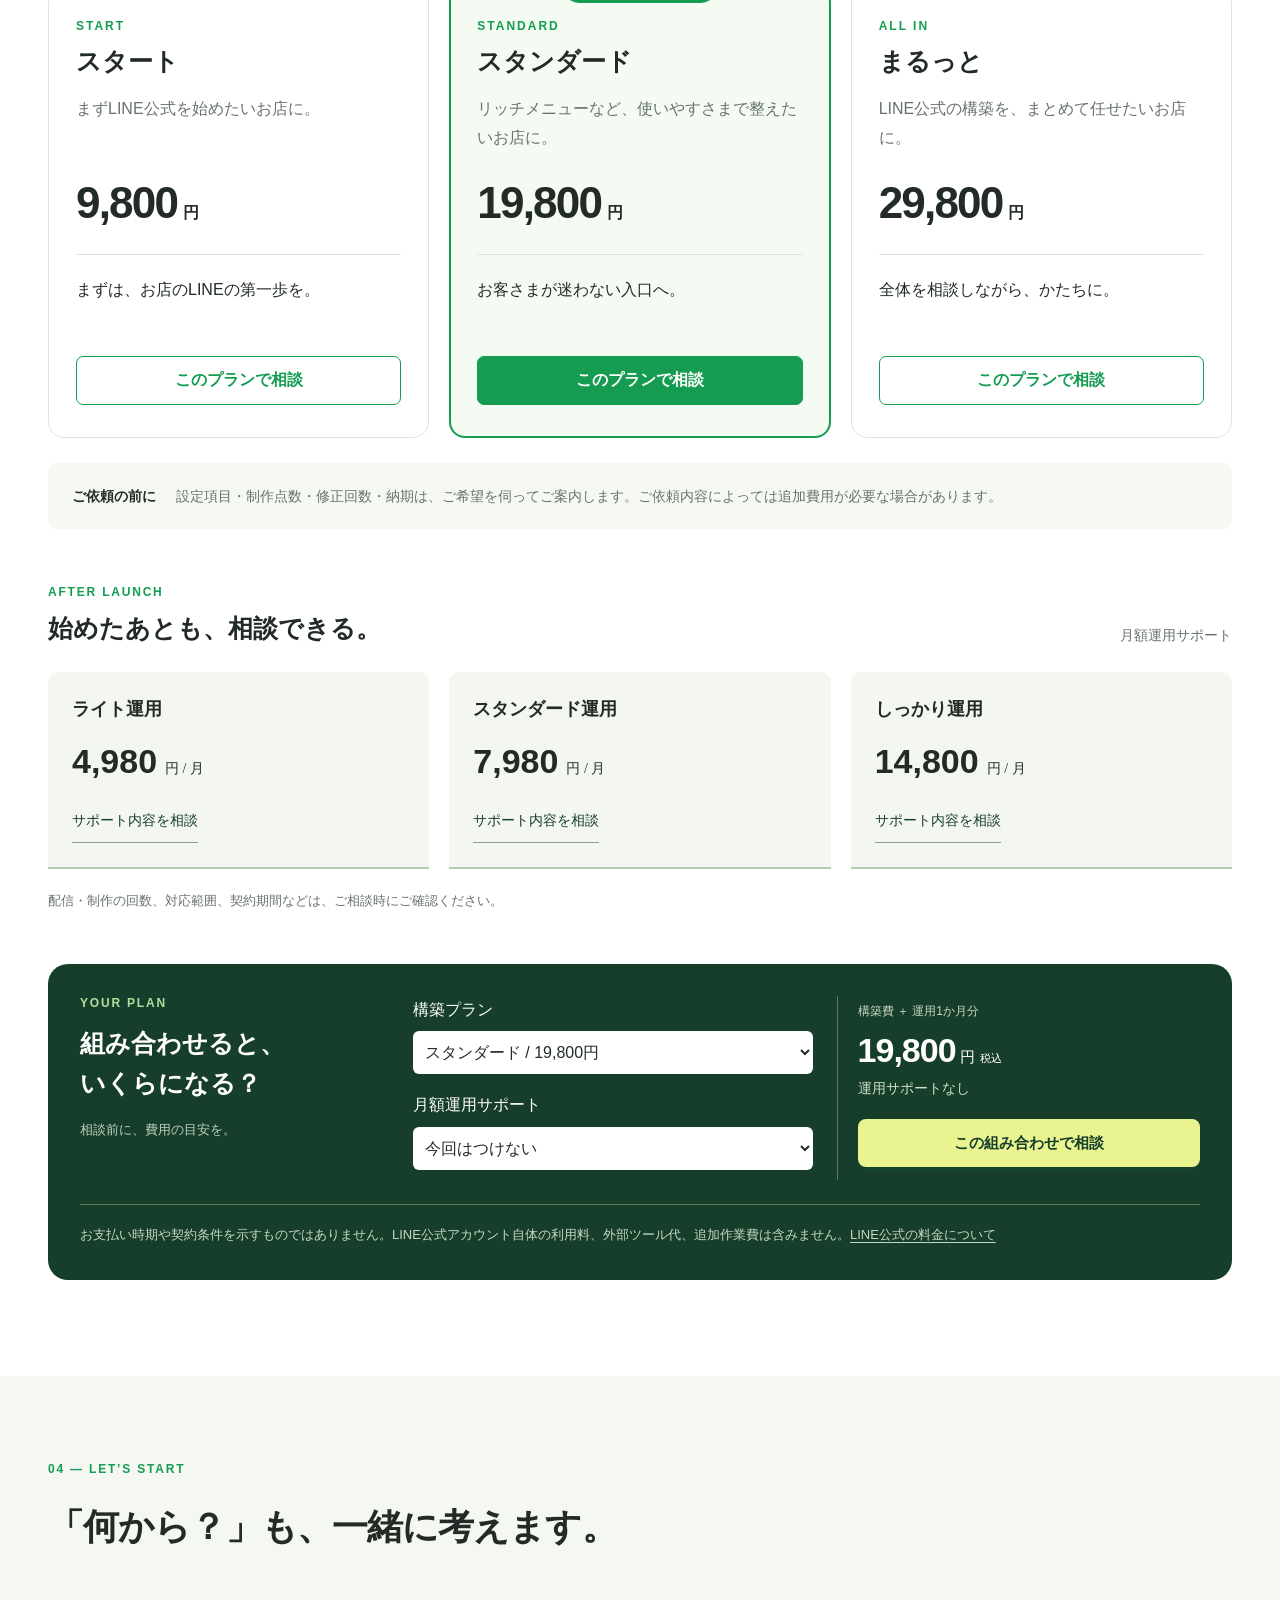
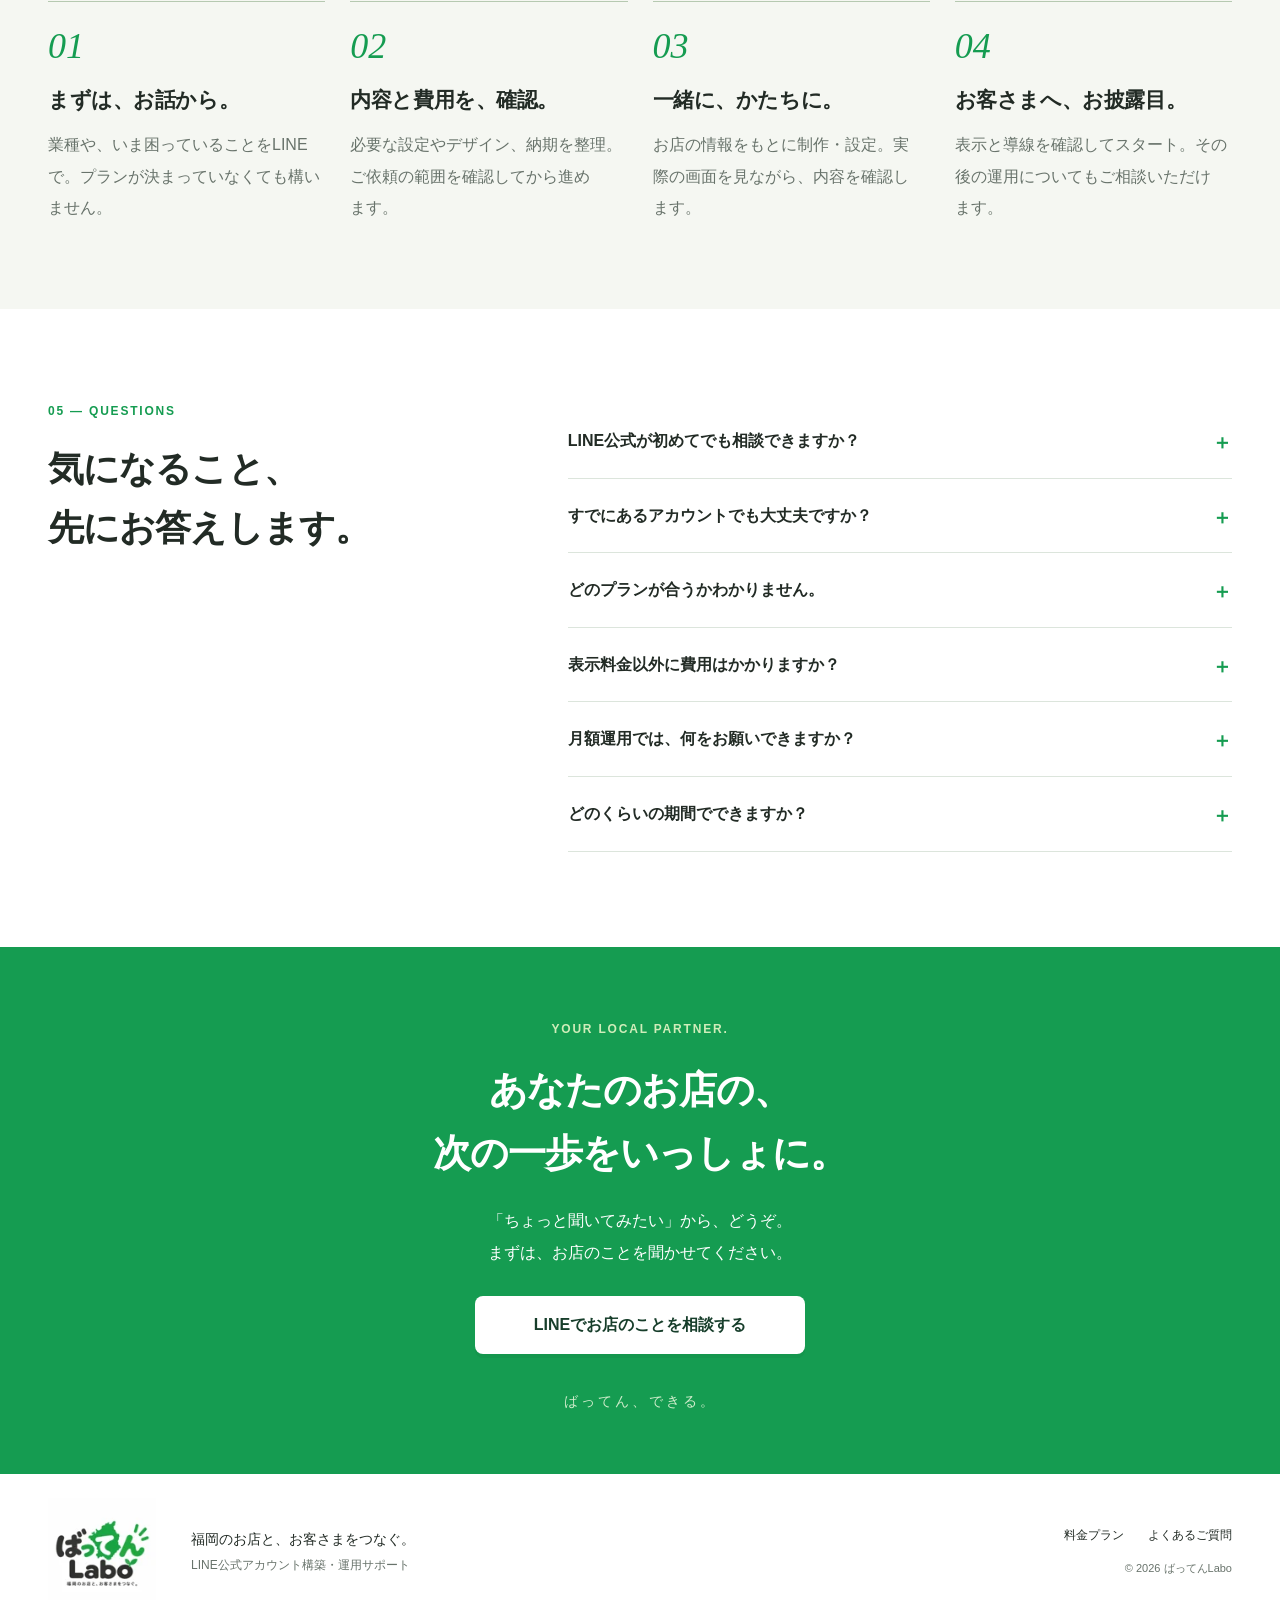
==== commit 9968a4b3: "Improve responsive layouts and mobile consultation usability" ====
--- a/index.html
+++ b/index.html
@@ -1,5 +1,5 @@
 <!doctype html>
-<html lang="ja"><head><meta charset="utf-8"><meta name="viewport" content="width=device-width, initial-scale=1"><meta name="theme-color" content="#169b52"><title>ばってんLabo｜お店の「また来るね」を、LINEから。</title><meta name="description" content="福岡のお店のLINE公式アカウント構築・運用サポート。構築9,800円〜、月額運用4,980円〜（税込）。お店らしいデザインと迷わない導線を、一緒に。"><link rel="icon" type="image/webp" href="assets/brand-icon.webp"><link rel="stylesheet" href="style.css?v=20261003-type-11"></head><body>
+<html lang="ja"><head><meta charset="utf-8"><meta name="viewport" content="width=device-width, initial-scale=1, viewport-fit=cover"><meta name="theme-color" content="#169b52"><title>ばってんLabo｜お店の「また来るね」を、LINEから。</title><meta name="description" content="福岡のお店のLINE公式アカウント構築・運用サポート。構築9,800円〜、月額運用4,980円〜（税込）。お店らしいデザインと迷わない導線を、一緒に。"><link rel="icon" type="image/webp" href="assets/brand-icon.webp"><link rel="stylesheet" href="style.css?v=20261003-type-12"><link rel="stylesheet" href="responsive.css?v=20261004-1"></head><body>
 <a class="skip-link" href="#main">本文へ移動</a><div class="reading-progress" aria-hidden="true"></div>
 <header class="header"><a class="logo" href="#" aria-label="ばってんLabo ホーム"><img src="assets/brand-icon.webp" alt="ばってんLabo" width="160" height="160"></a><nav class="desktop-nav" aria-label="メインメニュー"><a href="#strength">ばってんLaboのこと</a><a href="#experience">できること</a><a href="#plans">料金プラン</a><a href="#flow">ご相談の流れ</a></nav><div class="header-actions"><button class="motion-toggle" aria-pressed="false" aria-label="動きを止める">動きを止める</button><button class="button small" data-contact>LINEで相談する</button><button class="menu-toggle" aria-expanded="false" aria-controls="mobile-menu" aria-label="メニューを開く"><span></span><span></span></button></div></header>
 <nav id="mobile-menu" class="mobile-menu" aria-label="スマートフォンメニュー" hidden><a href="#strength">ばってんLaboのこと</a><a href="#experience">できること</a><a href="#plans">料金プラン</a><a href="#flow">ご相談の流れ</a></nav>
@@ -16,7 +16,7 @@
 <section class="contact-section" id="contact"><div class="contact-inner reveal"><span class="section-label">YOUR LOCAL PARTNER.</span><h2><span class="phrase">あなたのお店の、</span><span class="phrase">次の一歩をいっしょに。</span></h2><p>「ちょっと聞いてみたい」から、どうぞ。<br>まずは、お店のことを聞かせてください。</p><button class="button light" data-contact>LINEでお店のことを相談する</button><span class="contact-brand">ばってん、できる。</span></div></section></main>
 <footer class="footer section-wrap"><a class="footer-logo" href="#" aria-label="ページ先頭へ"><img src="assets/brand-icon.webp" alt="ばってんLabo" width="130" height="130"></a><p>福岡のお店と、お客さまをつなぐ。<br><small>LINE公式アカウント構築・運用サポート</small></p><div><a href="#plans">料金プラン</a><a href="#faq">よくあるご質問</a><small>© 2026 ばってんLabo</small></div></footer><div class="mobile-cta"><a href="#plans">構築 9,800円〜<small>税込</small></a><button class="button small" data-contact>LINEで相談する</button></div>
 <dialog id="contact-dialog" aria-labelledby="contact-title"><button class="dialog-close" aria-label="閉じる">×</button><span class="section-label">LET’S TALK.</span><h2 id="contact-title"><span class="phrase">お店のこと、</span><span class="phrase">聞かせてください。</span></h2><p>相談したい内容をコピーして、<br>LINEで送っていただくとスムーズです。</p><label for="consultation-text">相談メッセージ（編集できます）</label><textarea id="consultation-text" rows="6"></textarea><button class="copy-button" id="copy-message">相談内容をコピー</button><p id="copy-status" role="status"></p><a class="button" href="https://lin.ee/vXP1QKs" target="_blank" rel="noopener noreferrer">LINEを開いて相談する</a><small class="dialog-note">LINEを開くだけでは送信されません。<br>コピーした文章を貼り付けて、お送りください。</small></dialog>
-<dialog id="coupon-dialog" aria-labelledby="coupon-title"><button class="dialog-close" aria-label="閉じる">×</button><span class="section-label">FRIENDS ONLY</span><h2 id="coupon-title">また会える、きっかけを。</h2><div class="coupon-ticket"><span>友だち限定</span><strong id="coupon-benefit">ドリンク1杯プレゼント</strong></div><p>ご来店時にスタッフにお見せください。</p><button class="button close-coupon">トークに戻る</button></dialog><script src="app.js?v=20261003-type-11"></script></body></html>
+<dialog id="coupon-dialog" aria-labelledby="coupon-title"><button class="dialog-close" aria-label="閉じる">×</button><span class="section-label">FRIENDS ONLY</span><h2 id="coupon-title">また会える、きっかけを。</h2><div class="coupon-ticket"><span>友だち限定</span><strong id="coupon-benefit">ドリンク1杯プレゼント</strong></div><p>ご来店時にスタッフにお見せください。</p><button class="button close-coupon">トークに戻る</button></dialog><script src="app.js?v=20261003-type-12"></script></body></html>
 
 
 
--- a/style.css
+++ b/style.css
@@ -72,15 +72,14 @@
 .return-highlight{color:var(--dark);background:linear-gradient(transparent 89%,#bde9b4 89%,#bde9b4 98%,transparent 98%);-webkit-box-decoration-break:clone;box-decoration-break:clone;}
 
 
-/* Reveal characters without changing text flow or reserving a moving cursor. */
-.js-motion .hero h1 .type-char{animation:headline-type .01s step-end both;animation-delay:var(--type-delay)}
-@keyframes headline-type{from{opacity:0}to{opacity:1}}
-.motion-off .hero h1 .type-char{animation:none;opacity:1}
-@media(prefers-reduced-motion:reduce){.js-motion .hero h1 .type-char{animation:none;opacity:1}}
+/* Keep layout stable while a single frame clock reveals the text. */
+.hero h1.is-typing .type-char{visibility:hidden}
+.hero h1.is-typing .type-char.is-revealed,.motion-off .hero h1 .type-char{visibility:visible}
+@media(prefers-reduced-motion:reduce){.hero h1.is-typing .type-char{visibility:visible}}
 
 .js-motion .hero .eyebrow{animation:partner-fade .9s ease-out both}
 @keyframes partner-fade{from{opacity:0;transform:translateY(6px)}to{opacity:1;transform:translateY(0)}}
 .motion-off .hero .eyebrow{animation:none;opacity:1;transform:none}
 @media(prefers-reduced-motion:reduce){.js-motion .hero .eyebrow{animation:none;opacity:1;transform:none}}
 
-.js-motion .hero h1.headline-typed .type-char{animation:none;opacity:1}
+
--- a/responsive.css
+++ b/responsive.css
@@ -0,0 +1,136 @@
+/* Responsive layout safeguards, loaded after the visual design. */
+:root { --header-height: 100px; }
+html { scroll-padding-top: calc(var(--header-height) + 16px); }
+.hero > *, .approach-grid > *, .pricing-heading > *, .calculator > *,
+.plan-grid > *, .support-grid > *, .flow-grid > *, .faq-section > *,
+.approach-item > div { min-width: 0; }
+.hero-description .phrase { display: inline; }
+.contact-inner h2 { margin-inline: auto; }
+.calculator select, dialog textarea { font-size: 1rem; }
+.calculator-note a { white-space: normal; }
+.menu-toggle, .dialog-close { width: 44px; height: 44px; flex-shrink: 0; }
+.reply-options button, .support-card button, .text-button { min-height: 44px; }
+.text-button { display: inline-flex; align-items: center; }
+dialog {
+  width: min(470px, calc(100% - 32px));
+  max-height: calc(100dvh - 32px);
+  overscroll-behavior: contain;
+  padding: 36px 28px 28px;
+  scroll-padding-block: 16px;
+}
+dialog textarea { min-height: 160px; }
+body:has(dialog[open]) { overflow: hidden; }
+body:has(dialog[open]) .mobile-cta { visibility: hidden; }
+.phone-wrap { width: min(100%, 336px); }
+.phone { width: 100%; }
+
+/* Keep navigation on one line until the full set of links has room. */
+@media (min-width: 1000px) and (max-width: 1199px) {
+  .header { gap: 12px; padding-inline: 20px; }
+  .desktop-nav { gap: 12px; font-size: 12px; flex-wrap: nowrap; }
+  .header-actions { gap: 8px; }
+  .header .button { padding-inline: 12px; font-size: 13px; }
+  .logo { width: 92px; }
+  .hero { grid-template-columns: minmax(0, 1fr) minmax(0, 1fr); }
+  .hero h1 { font-size: clamp(1.875rem, 8.7cqi, 3rem); }
+  .plan-card, .plan-card.featured { padding-inline: 20px; }
+  .support-card > p { font-size: 1.875rem; }
+  .support-card > p span { display: inline-block; margin-left: 4px; }
+}
+
+@media (max-width: 999px) {
+  .mobile-menu {
+    top: var(--header-height);
+    max-height: calc(100dvh - var(--header-height) - 16px);
+    overflow-y: auto;
+    overscroll-behavior: contain;
+  }
+  .mobile-menu a { min-height: 48px; }
+  .phone-wrap { transform: none; }
+  .hero-visual { scroll-margin-top: 16px; }
+}
+
+/* Narrow tablets need stacked previews, while wider tablets keep two columns. */
+@media (min-width: 600px) and (max-width: 767px) {
+  .journey-card { grid-template-columns: minmax(0, 1fr); gap: 24px; }
+  .journey-preview { width: min(100%, 380px); justify-self: center; }
+  .pricing-heading { flex-direction: column; gap: 20px; }
+  .plan-card, .plan-card.featured { column-gap: 20px; padding: 24px; }
+  .plan-purpose { min-height: 0; }
+  .calculator { grid-template-columns: minmax(0, 1fr); }
+  .calculator-intro { display: block; }
+  .calculator-intro .section-label { margin-bottom: 14px; }
+  .calculator-intro p { margin-top: 12px; }
+  .calculator-result { border-left: 0; border-top: 1px solid #5d785f; padding: 22px 0 0; }
+}
+
+@media (max-width: 599px) {
+  :root { --header-height: 72px; }
+  html { scroll-padding-bottom: calc(88px + env(safe-area-inset-bottom)); }
+  .header {
+    height: var(--header-height);
+    padding-left: max(16px, env(safe-area-inset-left));
+    padding-right: max(16px, env(safe-area-inset-right));
+  }
+  .logo { height: 68px; }
+  .logo img { width: 80px; height: 80px; }
+  .header-actions { gap: 12px; }
+  .header-actions > .button { display: none; }
+  .section-wrap { padding-inline: clamp(16px, 5vw, 24px); }
+  .hero { padding-top: 24px; gap: 28px; }
+  .hero h1 { font-size: clamp(1.5rem, 8.8cqi, 2.5rem); line-height: 1.55; }
+  .hero-description { line-height: 1.85; }
+  .hero-buttons { gap: 10px; margin-top: 22px; }
+  .hero-buttons .text-button { min-height: 44px; }
+  .starting-price { margin-top: 16px; }
+  .visual-ground { padding: 18px 10px; }
+  .phone-wrap { width: min(100%, 336px); }
+  .phone {
+    width: 100%; height: 640px;
+    box-shadow: 4px 10px 0 #9ac89e59, 0 14px 24px #244e2b20;
+  }
+  .reply-options button { white-space: normal; }
+  .industry-tabs { flex-wrap: wrap; }
+  .industry-tabs button { flex: 1 1 85px; }
+  .visual-label { flex-wrap: wrap; gap: 4px 12px; }
+  .plan-flag { max-width: calc(100% - 32px); white-space: normal; text-align: center; }
+  .plan-price, .support-card > p { white-space: normal; }
+  .support-card button { grid-column: auto; }
+  .scope-note, .calculator { padding: 20px; }
+  .contact-inner { padding-inline: 20px; }
+  .contact-inner h2 { max-width: none; }
+  .footer { padding-bottom: calc(112px + env(safe-area-inset-bottom)); }
+  .footer > p { flex: 1 1 180px; }
+  .mobile-cta {
+    gap: 12px;
+    padding: 10px max(16px, env(safe-area-inset-right)) calc(10px + env(safe-area-inset-bottom)) max(16px, env(safe-area-inset-left));
+  }
+  .mobile-cta > a { min-width: 0; font-size: .75rem; line-height: 1.5; }
+  .mobile-cta > a small { display: block; margin-left: 0; }
+  .mobile-cta .button { min-height: 48px; flex-shrink: 0; padding-inline: 16px; }
+  dialog { padding: 40px 20px 24px; }
+  dialog h2 { font-size: 1.5rem; }
+  dialog > p { font-size: .875rem; }
+}
+
+@media (max-width: 359px) {
+  .hero-lead { font-size: .9375rem; }
+  .phone { padding: 5px; border-radius: 32px; }
+  .phone-head { padding-inline: 6px; gap: 5px; }
+  .phone-head b { font-size: .75rem; }
+  .store-avatar { width: 30px; height: 30px; }
+  .menu-signature > small { max-width: 95px; letter-spacing: .3px; }
+  .journey-card, .plan-card, .plan-card.featured { padding-inline: 18px; }
+  .mobile-cta { gap: 8px; }
+  .mobile-cta .button { padding-inline: 12px; font-size: .75rem; }
+}
+
+@media (hover: none) {
+  button:hover, .button:hover, .rich-menu button:hover { transform: none; }
+}
+@media (max-height: 500px) and (max-width: 999px) {
+  :root { --header-height: 64px; }
+  .header { height: var(--header-height); }
+  .logo, .logo img { height: 60px; }
+  dialog { max-height: calc(100dvh - 16px); margin-block: auto; }
+}
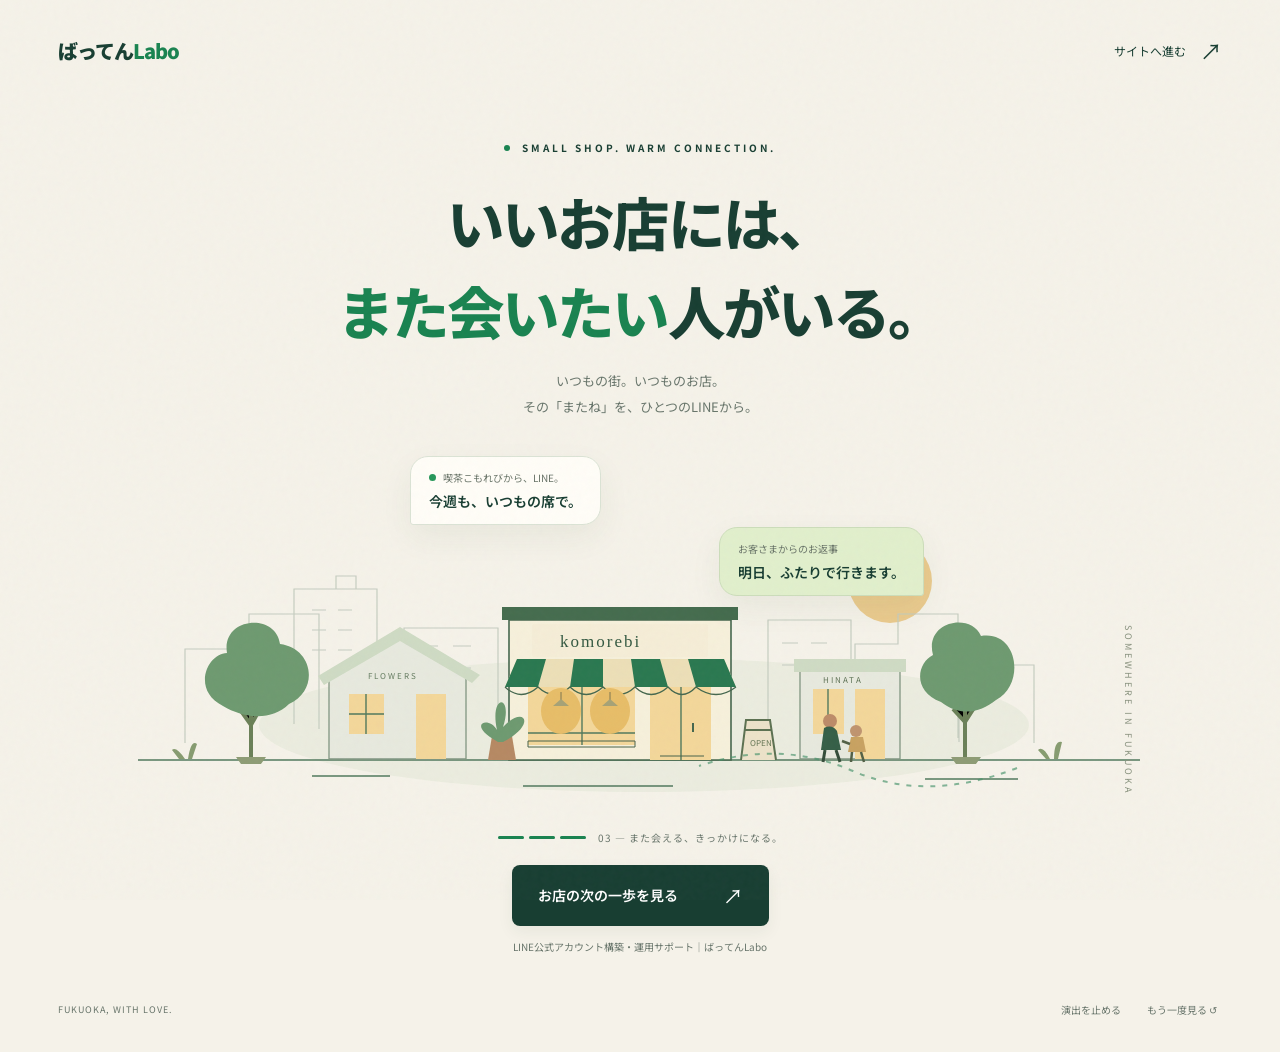
==== commit 71147313: "Publish animated town introduction and preserve service page links" ====
--- a/index.html
+++ b/index.html
@@ -1,22 +1,51 @@
 <!doctype html>
-<html lang="ja"><head><meta charset="utf-8"><meta name="viewport" content="width=device-width, initial-scale=1, viewport-fit=cover"><meta name="theme-color" content="#169b52"><title>ばってんLabo｜お店の「また来るね」を、LINEから。</title><meta name="description" content="福岡のお店のLINE公式アカウント構築・運用サポート。構築9,800円〜、月額運用4,980円〜（税込）。お店らしいデザインと迷わない導線を、一緒に。"><link rel="icon" type="image/webp" href="assets/brand-icon.webp"><link rel="stylesheet" href="style.css?v=20261003-type-12"><link rel="stylesheet" href="responsive.css?v=20261004-1"></head><body>
-<a class="skip-link" href="#main">本文へ移動</a><div class="reading-progress" aria-hidden="true"></div>
-<header class="header"><a class="logo" href="#" aria-label="ばってんLabo ホーム"><img src="assets/brand-icon.webp" alt="ばってんLabo" width="160" height="160"></a><nav class="desktop-nav" aria-label="メインメニュー"><a href="#strength">ばってんLaboのこと</a><a href="#experience">できること</a><a href="#plans">料金プラン</a><a href="#flow">ご相談の流れ</a></nav><div class="header-actions"><button class="motion-toggle" aria-pressed="false" aria-label="動きを止める">動きを止める</button><button class="button small" data-contact>LINEで相談する</button><button class="menu-toggle" aria-expanded="false" aria-controls="mobile-menu" aria-label="メニューを開く"><span></span><span></span></button></div></header>
-<nav id="mobile-menu" class="mobile-menu" aria-label="スマートフォンメニュー" hidden><a href="#strength">ばってんLaboのこと</a><a href="#experience">できること</a><a href="#plans">料金プラン</a><a href="#flow">ご相談の流れ</a></nav>
-<main id="main"><section class="hero section-wrap"><div class="hero-copy"><p class="eyebrow"><span>福岡のお店の、身近なパートナー。</span></p><h1><span class="headline-start">「<span class="return-highlight">また来るね</span>」を</span><span class="headline-end">お店の<em>LINE</em>から。</span></h1><p class="hero-lead"><span class="sentence">いいお店なのに、伝わっていない。</span><span class="sentence">その魅力を、一緒に届けませんか。</span></p><p class="hero-description">お店らしいデザインも、予約への導線も。<span class="phrase">LINE公式の</span><span class="phrase">「はじめたい」から</span><span class="phrase">「続けたい」まで、</span><span class="phrase">ばってんLaboが</span><span class="phrase">お手伝いします。</span></p><div class="hero-buttons"><button class="button" data-contact>うちのお店のこと、相談する</button><a class="text-button" href="#plans">料金を見てみる</a></div><div class="starting-price"><span>LINE公式アカウント構築</span><strong>9,800<small>円〜</small></strong><span>税込 / 初期費用</span></div><p class="hero-footnote">必要なところから、あなたのお店のペースで。</p></div>
-<div class="hero-visual" id="experience"><div class="visual-label"><span>YOUR SHOP × LINE</span><span>お店と、つながる。</span></div><div class="visual-ground"><div class="big-type" aria-hidden="true">HELLO.<br>AGAIN!</div><div class="floating-note note-one"><span class="note-icon">✓</span><div><small>次の来店につながる</small><b>「予約できますか？」</b></div></div><div class="phone-wrap"><div class="phone" data-theme="cafe"><div class="phone-status" aria-hidden="true"><b>9:41</b><span class="island"></span><span>▥ ▰</span></div><div class="phone-head"><span aria-hidden="true">‹</span><span class="store-avatar" id="store-avatar" aria-hidden="true"><img src="assets/icons/coffee.svg" width="24" height="24" alt="" aria-hidden="true"></span><div><b id="store-name">カフェ こもれび</b></div><span class="phone-menu" aria-hidden="true">☰</span></div><div class="chat" id="chat" role="log" aria-live="polite" aria-label="お店のトーク画面"></div><div class="reply-options" id="reply-options" aria-label="返信を選ぶ"></div><div class="phone-compose"><span aria-hidden="true">＋</span><span>メッセージ</span><span class="compose-send" aria-hidden="true" title="送信"><svg viewBox="0 0 24 24" width="18" height="18" focusable="false"><path d="M3.4 20.4 21.8 12 3.4 3.6l-.1 6.5L16.5 12 3.3 13.9l.1 6.5Z" fill="currentColor"/></svg></span></div><div class="rich-menu"><div class="menu-signature"><span id="menu-brand">komorebi</span><small id="menu-tagline">COFFEE & LITTLE MOMENTS</small></div><div class="menu-buttons"><button data-chat="reserve"><span class="menu-icon"><img src="assets/icons/calendar-days.svg" width="24" height="24" alt="" aria-hidden="true"></span><b id="reserve-label">予約の相談</b><small id="reserve-en">RESERVE</small></button><button data-chat="coupon"><span class="menu-icon"><img src="assets/icons/ticket.svg" width="24" height="24" alt="" aria-hidden="true"></span><b>クーポン</b><small>FOR YOU</small></button><button data-chat="welcome"><span class="menu-icon" id="menu-store-icon"><img src="assets/icons/coffee.svg" width="24" height="24" alt="" aria-hidden="true"></span><b>お店のご案内</b><small>ABOUT US</small></button></div><div class="menu-bottom-label">お店のメニュー<span aria-hidden="true">⌄</span></div></div><div class="phone-bottom" aria-hidden="true"></div></div></div><div class="floating-note note-two"><span class="spark" aria-hidden="true">✓</span><span>お店らしさも、<br><b>ちゃんと伝わる。</b></span></div></div><div class="industry-tabs" aria-label="業種を選ぶ"><button data-industry="cafe" aria-pressed="true">カフェ・飲食店</button><button data-industry="salon" aria-pressed="false">サロン</button><button data-industry="shop" aria-pressed="false">小売店</button></div></div></section>
-<div class="brand-strip" aria-hidden="true"><span>SMALL SHOP.</span><span class="outline-text">BIG CONNECTION.</span><span class="asterisk">✳</span><span>ばってん、できる。</span><span class="asterisk">✳</span></div>
-<section class="section-wrap intro-section" id="strength"><div class="section-title reveal"><span class="section-label">01 — OUR APPROACH</span><h2><span class="phrase">お店は、あなたらしく。</span><span class="green"><span class="phrase">LINEは、私たちと。</span></span></h2></div><div class="approach-grid"><div class="section-copy reveal"><p>設定を調べたり、配信の文章を考えたり。忙しい毎日で、つい後回しになっていませんか。</p><p>大切なのは、機能の多さよりも、あなたのお店で<span class="phrase">ちゃんと使えること。</span></p></div><div class="approach-items"><article class="approach-item reveal"><span>01</span><div><h3>「何から？」を、一緒に整理。</h3><p>はじめてでも、すでにアカウントがあっても。お店の状況から、必要なことを見つけます。</p></div></article><article class="approach-item reveal"><span>02</span><div><h3>お店の空気まで、デザイン。</h3><p>ロゴや色、言葉づかい。いつものお店の雰囲気を、手のひらの画面にも。</p></div></article><article class="approach-item reveal"><span>03</span><div><h3>つくる。その先も、選べる。</h3><p>構築プランと月額サポートを分けてご用意。続け方も、お店に合わせて相談できます。</p></div></article></div></div></section>
-<section class="journey-section"><div class="section-wrap"><div class="section-title reveal"><span class="section-label">02 — LITTLE MOMENTS</span><h2><span class="phrase">ひとつの会話が、</span><span class="phrase">次の「こんにちは」に。</span></h2><p>お客さまとの接点を、自然につなぐLINEへ。</p></div><div class="journey-grid"><article class="journey-card reveal"><div class="journey-preview"><span class="step-tag">出会う</span><div class="mini-chat"><span class="mini-avatar" aria-hidden="true"><img src="assets/icons/coffee.svg" width="24" height="24" alt="" aria-hidden="true"></span><div>友だち追加ありがとう！<br>カフェこもれびです。</div></div></div><div class="journey-copy"><span class="card-index">01 / WELCOME</span><h3><span class="phrase">最初のあいさつで、</span><span class="phrase">お店らしさを。</span></h3><p>友だち追加のあとに、お店の紹介を。初めての方にも伝わる<span class="phrase">あいさつを届けます。</span></p></div></article><article class="journey-card reveal"><div class="journey-preview"><span class="step-tag">つながる</span><div class="rich-example" role="img" aria-label="カフェのリッチメニュー見本。予約の相談、メニュー、アクセスの3つの区画。"><div class="menu-signature"><span>komorebi</span><small>COFFEE & LITTLE MOMENTS</small></div><div class="rich-example-grid"><div class="rich-example-tile"><span class="menu-icon"><img src="assets/icons/calendar-days.svg" width="24" height="24" alt="" aria-hidden="true"></span><b>予約の相談</b><small>RESERVATION</small></div><div class="rich-example-tile"><span class="menu-icon"><img src="assets/icons/book-open.svg" width="24" height="24" alt="" aria-hidden="true"></span><b>メニュー</b><small>FOOD & DRINK</small></div><div class="rich-example-tile"><span class="menu-icon"><img src="assets/icons/map-pin.svg" width="24" height="24" alt="" aria-hidden="true"></span><b>アクセス</b><small>ACCESS</small></div></div><div class="rich-example-bar">メニュー <span aria-hidden="true">⌄</span></div></div></div><div class="journey-copy"><span class="card-index">02 / ACTION</span><h3><span class="phrase">知りたい情報まで、</span><span class="phrase">迷わずたどり着く。</span></h3><p>予約、メニュー、地図。よく使う情報を、トーク画面の下に<span class="phrase">わかりやすくまとめます。</span></p></div></article><article class="journey-card reveal"><div class="journey-preview"><span class="step-tag">また会う</span><div class="mini-coupon"><small>THANK YOU FOR COMING</small><b>またのお越しを。</b><span>友だち限定クーポン</span></div></div><div class="journey-copy"><span class="card-index">03 / NEXT VISIT</span><h3><span class="phrase">思い出してもらう、</span><span class="phrase">小さなきっかけ。</span></h3><p>季節のお知らせや、ちょっとうれしい特典。次の来店につながる<span class="phrase">きっかけを届けます。</span></p></div></article></div><p class="section-note">画面は活用イメージです。対応する設定や制作内容は、プラン・ご相談内容により異なります。</p></div></section>
-<section class="section-wrap pricing-section" id="plans"><div class="pricing-heading reveal"><div class="section-title"><span class="section-label">03 — SIMPLE PLANS</span><h2><span class="phrase">ちょうどいい、</span><span class="phrase">から始めよう。</span></h2></div><p>まずは構築。続けるときは運用サポート。お店に合う組み合わせを選べます。<span class="tax-label">表示価格はすべて税込です。</span></p></div><div class="price-category"><h3>LINE公式アカウント構築</h3><span>初期費用</span></div><div class="plan-grid"><article class="plan-card reveal"><span class="plan-en">START</span><h3>スタート</h3><p class="plan-description">まずLINE公式を始めたいお店に。</p><p class="plan-price">9,800<span>円</span></p><p class="plan-purpose">まずは、お店のLINEの第一歩を。</p><button class="plan-button" data-plan="0">このプランで相談</button></article><article class="plan-card featured reveal"><span class="plan-flag">導線まで整えたいなら</span><span class="plan-en">STANDARD</span><h3>スタンダード</h3><p class="plan-description">リッチメニューなど、使いやすさまで整えたいお店に。</p><p class="plan-price">19,800<span>円</span></p><p class="plan-purpose">お客さまが迷わない入口へ。</p><button class="plan-button" data-plan="1">このプランで相談</button></article><article class="plan-card reveal"><span class="plan-en">ALL IN</span><h3>まるっと</h3><p class="plan-description">LINE公式の構築を、まとめて任せたいお店に。</p><p class="plan-price">29,800<span>円</span></p><p class="plan-purpose">全体を相談しながら、かたちに。</p><button class="plan-button" data-plan="2">このプランで相談</button></article></div><div class="scope-note"><span>ご依頼の前に</span><p>設定項目・制作点数・修正回数・納期は、ご希望を伺ってご案内します。ご依頼内容によっては追加費用が必要な場合があります。</p></div>
-<div class="support-heading"><div><span class="section-label">AFTER LAUNCH</span><h3>始めたあとも、相談できる。</h3></div><p>月額運用サポート</p></div><div class="support-grid"><article class="support-card reveal"><h4>ライト運用</h4><p>4,980<span>円 / 月</span></p><button data-support="1">サポート内容を相談</button></article><article class="support-card reveal"><h4>スタンダード運用</h4><p>7,980<span>円 / 月</span></p><button data-support="2">サポート内容を相談</button></article><article class="support-card reveal"><h4>しっかり運用</h4><p>14,800<span>円 / 月</span></p><button data-support="3">サポート内容を相談</button></article></div><p class="section-note">配信・制作の回数、対応範囲、契約期間などは、ご相談時にご確認ください。</p>
-<div class="calculator reveal" id="estimate"><div class="calculator-intro"><span class="section-label">YOUR PLAN</span><h3><span class="phrase">組み合わせると、</span><span class="phrase">いくらになる？</span></h3><p>相談前に、費用の目安を。</p></div><div class="calculator-controls"><label for="build-select">構築プラン</label><select id="build-select"><option value="0">スタート / 9,800円</option><option value="1" selected>スタンダード / 19,800円</option><option value="2">まるっと / 29,800円</option></select><label for="support-select">月額運用サポート</label><select id="support-select"><option value="0">今回はつけない</option><option value="1">ライト運用 / 4,980円</option><option value="2">スタンダード運用 / 7,980円</option><option value="3">しっかり運用 / 14,800円</option></select></div><div class="calculator-result" aria-live="polite" aria-atomic="true"><span>構築費 ＋ 運用1か月分</span><p><strong id="estimate-total">19,800</strong> 円<span>税込</span></p><small id="estimate-recurring">運用サポートなし</small><button class="button" id="estimate-contact">この組み合わせで相談</button></div><p class="calculator-note">お支払い時期や契約条件を示すものではありません。LINE公式アカウント自体の利用料、外部ツール代、追加作業費は含みません。<a href="https://www.lycbiz.com/jp/service/line-official-account/plan/" target="_blank" rel="noopener noreferrer">LINE公式の料金について</a></p></div></section>
-<section class="flow-section" id="flow"><div class="section-wrap"><div class="section-title reveal"><span class="section-label">04 — LET’S START</span><h2><span class="phrase">「何から？」も、</span><span class="phrase">一緒に考えます。</span></h2></div><div class="flow-grid"><article class="reveal"><span>01</span><h3>まずは、お話から。</h3><p>業種や、いま困っていることをLINEで。プランが決まっていなくても構いません。</p></article><article class="reveal"><span>02</span><h3>内容と費用を、確認。</h3><p>必要な設定やデザイン、納期を整理。ご依頼の範囲を確認してから進めます。</p></article><article class="reveal"><span>03</span><h3>一緒に、かたちに。</h3><p>お店の情報をもとに制作・設定。実際の画面を見ながら、内容を確認します。</p></article><article class="reveal"><span>04</span><h3>お客さまへ、お披露目。</h3><p>表示と導線を確認してスタート。その後の運用についてもご相談いただけます。</p></article></div></div></section>
-<section class="section-wrap faq-section" id="faq"><div class="section-title reveal"><span class="section-label">05 — QUESTIONS</span><h2><span class="phrase">気になること、</span><span class="phrase">先にお答えします。</span></h2></div><div class="faq-list"><details><summary>LINE公式が初めてでも相談できますか？</summary><p>はい。何を載せたいか、どんなお客さまに届けたいか。お店のことを伺いながら、始め方を一緒に整理します。</p></details><details><summary>すでにあるアカウントでも大丈夫ですか？</summary><p>現在のアカウントやお困りごとをお知らせください。設定状況や権限を確認し、見直しが必要なところをご相談します。</p></details><details><summary>どのプランが合うかわかりません。</summary><p>まず始めたいならスタート、リッチメニューなど導線を整えたいならスタンダード、構築全体を相談したいならまるっとが目安です。具体的な作業内容を伺ってご案内します。</p></details><details><summary>表示料金以外に費用はかかりますか？</summary><p>LINE公式アカウント自体の利用料や外部ツール代は別です。また、追加の制作・設定が必要な場合は、ご依頼前に内容と費用をご確認ください。</p></details><details><summary>月額運用では、何をお願いできますか？</summary><p>配信や更新など、続けるうえで困っていることをお知らせください。各プランの対応範囲・回数・契約期間は、ご相談時にご案内します。</p></details><details><summary>どのくらいの期間でできますか？</summary><p>ご希望の内容と、写真・ロゴ・店舗情報などの準備状況によって異なります。希望の開始時期を伺い、制作前に納期を確認します。</p></details></div></section>
-<section class="contact-section" id="contact"><div class="contact-inner reveal"><span class="section-label">YOUR LOCAL PARTNER.</span><h2><span class="phrase">あなたのお店の、</span><span class="phrase">次の一歩をいっしょに。</span></h2><p>「ちょっと聞いてみたい」から、どうぞ。<br>まずは、お店のことを聞かせてください。</p><button class="button light" data-contact>LINEでお店のことを相談する</button><span class="contact-brand">ばってん、できる。</span></div></section></main>
-<footer class="footer section-wrap"><a class="footer-logo" href="#" aria-label="ページ先頭へ"><img src="assets/brand-icon.webp" alt="ばってんLabo" width="130" height="130"></a><p>福岡のお店と、お客さまをつなぐ。<br><small>LINE公式アカウント構築・運用サポート</small></p><div><a href="#plans">料金プラン</a><a href="#faq">よくあるご質問</a><small>© 2026 ばってんLabo</small></div></footer><div class="mobile-cta"><a href="#plans">構築 9,800円〜<small>税込</small></a><button class="button small" data-contact>LINEで相談する</button></div>
-<dialog id="contact-dialog" aria-labelledby="contact-title"><button class="dialog-close" aria-label="閉じる">×</button><span class="section-label">LET’S TALK.</span><h2 id="contact-title"><span class="phrase">お店のこと、</span><span class="phrase">聞かせてください。</span></h2><p>相談したい内容をコピーして、<br>LINEで送っていただくとスムーズです。</p><label for="consultation-text">相談メッセージ（編集できます）</label><textarea id="consultation-text" rows="6"></textarea><button class="copy-button" id="copy-message">相談内容をコピー</button><p id="copy-status" role="status"></p><a class="button" href="https://lin.ee/vXP1QKs" target="_blank" rel="noopener noreferrer">LINEを開いて相談する</a><small class="dialog-note">LINEを開くだけでは送信されません。<br>コピーした文章を貼り付けて、お送りください。</small></dialog>
-<dialog id="coupon-dialog" aria-labelledby="coupon-title"><button class="dialog-close" aria-label="閉じる">×</button><span class="section-label">FRIENDS ONLY</span><h2 id="coupon-title">また会える、きっかけを。</h2><div class="coupon-ticket"><span>友だち限定</span><strong id="coupon-benefit">ドリンク1杯プレゼント</strong></div><p>ご来店時にスタッフにお見せください。</p><button class="button close-coupon">トークに戻る</button></dialog><script src="app.js?v=20261003-type-12"></script></body></html>
-
-
-
+<html lang="ja">
+<head>
+<meta charset="utf-8"><meta name="viewport" content="width=device-width,initial-scale=1,viewport-fit=cover">
+<meta name="theme-color" content="#f5f2e9"><meta name="description" content="福岡のお店と、お客さまをつなぐ。ばってんLaboのLINE公式アカウント構築・運用サポート。"><link rel="canonical" href="https://web-fukuoka.github.io/Batten.Labo/"><link rel="icon" type="image/webp" href="assets/brand-icon.webp">
+<title>また会える街。｜ばってんLabo</title>
+<style>
+@import url('https://fonts.googleapis.com/css2?family=Noto+Sans+JP:wght@400;500;600;700;800;900&display=swap');
+:root{--paper:#f5f2e9;--ink:#183e32;--green:#198350;--muted:#68756b}*{box-sizing:border-box}body{margin:0;background:var(--paper);color:var(--ink);font-family:'Noto Sans JP',sans-serif}a{color:inherit;text-decoration:none}button{font:inherit;cursor:pointer}button,a{-webkit-tap-highlight-color:transparent}a:focus-visible,button:focus-visible{outline:3px solid #b47331;outline-offset:6px}header{position:relative;z-index:3;display:flex;align-items:center;justify-content:space-between;padding:28px 4.5vw;gap:20px}.wordmark{font-weight:900;font-size:20px;letter-spacing:-1px}.wordmark i{font-size:13px;font-style:normal;margin-left:8px;letter-spacing:0}.skip{font-size:12px;display:flex;align-items:center;gap:14px;min-height:44px}.skip span{font-size:22px}main{position:relative;overflow:hidden;min-height:calc(100svh - 112px);display:flex;flex-direction:column;align-items:center}.intro{text-align:center;z-index:2;padding:18px 20px 0}.eyebrow{font-size:10px;letter-spacing:3px;font-weight:700;display:flex;gap:12px;align-items:center;justify-content:center}.eyebrow:before{content:'';width:6px;height:6px;border-radius:50%;background:var(--green)}h1{font-size:clamp(32px,4.5vw,64px);line-height:1.55;letter-spacing:-.05em;font-weight:800;margin:22px 0 12px}h1 span{display:block}h1 em{font-style:normal;color:var(--green)}.lead{font-size:13px;color:var(--muted);line-height:2;margin:0}.stage{position:relative;width:min(1100px,100%);height:340px;margin:4px auto 0;flex-shrink:0}.town{width:100%;height:100%;overflow:visible}.sun{fill:#e7bb69;opacity:.28;transform-origin:800px 130px;transition:opacity 2s,transform 3s}.halo{fill:#e6eadb;opacity:.65}.skyline{fill:none;stroke:#c6cec1;stroke-width:1.2}.building{fill:#e7e9de;stroke:#819681;stroke-width:1.3}.roof{fill:#cfdbc4}.window{fill:#dce3d5;transition:fill 1.8s}.shop-main{fill:#f6f0db;stroke:#45674e;stroke-width:1.6}.awning{fill:#2a7850}.glass{fill:#d3ddbd;transition:fill 1.5s}.lamp{fill:#e7bd68;opacity:0;transition:opacity 1.5s}.tree{fill:#adc19a;transition:fill 2s}.ground{stroke:#52795d;stroke-width:1.4;fill:none}.person{transition:transform 3s ease-in-out;transform:translateX(45px);opacity:0}.light .glass,.light .window{fill:#f3d79a}.light .lamp{opacity:1}.light .sun{opacity:.7;transform:translateY(-14px)}.connected .tree{fill:#6e9a70}.connected .person{transform:translateX(0);opacity:1}.route{stroke:#459369;stroke-width:2;stroke-dasharray:5 7;fill:none;opacity:0;transition:opacity 1s}.connected .route{opacity:.65}.message{position:absolute;z-index:2;background:#fffdf7;border:1px solid #dbe3d5;border-radius:18px 18px 18px 3px;padding:13px 18px;box-shadow:0 12px 32px #294d3110;opacity:0;transform:translateY(12px);transition:opacity .8s,transform .8s;left:calc(50% - 230px);top:16px}.message small{display:flex;align-items:center;gap:7px;font-size:10px;color:#697468;margin-bottom:6px}.message small:before{content:'';width:7px;height:7px;border-radius:50%;background:#26975a}.message p{font-size:14px;font-weight:600;margin:0}.reply{left:auto;right:calc(50% - 284px);top:87px;background:#e1efcc;border-color:#ccddba;border-radius:18px 18px 3px 18px}.reply small:before{display:none}.message.show{opacity:1;transform:none}.shop-label{font-family:Georgia,serif;fill:#345941;font-size:17px;letter-spacing:2px}.bottom{width:100%;text-align:center;z-index:2;margin-top:-9px;padding:0 20px 24px}.chapter{display:flex;justify-content:center;align-items:center;gap:12px;font-size:10px;color:var(--muted);letter-spacing:1px;margin-bottom:20px}.bars{display:flex;gap:5px}.bars b{height:3px;width:26px;background:#d5ddcf;border-radius:4px;overflow:hidden}.bars b:after{content:'';display:block;width:100%;height:100%;background:var(--green);transform:scaleX(0);transform-origin:left;transition:transform 1s}.bars b.done:after{transform:scaleX(1)}.cta{display:inline-flex;align-items:center;justify-content:space-between;gap:45px;min-height:58px;padding:16px 26px;border-radius:8px;background:var(--ink);color:white;font-size:14px;font-weight:600;box-shadow:0 6px 16px #183e3210;transition:background .2s,transform .2s}.cta:hover{background:#276a49;transform:translateY(-2px)}.cta span{font-size:20px;font-weight:400}.sub{font-size:10px;color:var(--muted);margin:13px 0 0}.footer{display:flex;align-items:center;justify-content:space-between;gap:16px;width:100%;padding:10px 4.5vw 20px;color:var(--muted);font-size:9px;letter-spacing:1px}.controls{display:flex;gap:16px}.controls button{background:none;border:0;color:var(--muted);font-size:10px;min-height:44px;padding:5px}.tag{position:absolute;right:5%;bottom:35px;writing-mode:vertical-rl;font-size:9px;letter-spacing:3px;color:#88927e}.fade-in{animation:appear 1.2s both}@keyframes appear{from{opacity:0;transform:translateY(10px)}to{opacity:1;transform:none}}.grain{pointer-events:none;position:fixed;inset:0;z-index:5;opacity:.13;background-image:url("data:image/svg+xml,%3Csvg viewBox='0 0 180 180' xmlns='http://www.w3.org/2000/svg'%3E%3Cfilter id='n'%3E%3CfeTurbulence type='fractalNoise' baseFrequency='.9' numOctaves='3' stitchTiles='stitch'/%3E%3C/filter%3E%3Cpath fill='%23888' filter='url(%23n)' opacity='.23' d='M0 0h180v180H0z'/%3E%3C/svg%3E")}
+@media(min-height:900px) and (min-width:700px){.intro{padding-top:40px}.stage{height:390px;margin-top:20px}.bottom{margin-top:0}}
+@media(max-width:600px){header{padding:14px 22px}.wordmark{font-size:17px}.wordmark i{font-size:11px}.skip{font-size:10px;gap:8px}main{min-height:calc(100svh - 74px)}.intro{padding-top:28px}.eyebrow{font-size:9px;letter-spacing:2px}h1{font-size:clamp(24px,7.2vw,40px);margin:20px 0 14px;line-height:1.6}.lead{font-size:12px}.stage{height:300px;width:700px;max-width:none;margin:18px 0 0;align-self:center;left:0}.town{transform:scale(.92);transform-origin:center bottom}.message{left:calc(50% - 148px);top:15px;padding:12px 15px}.message p{font-size:12px}.reply{left:auto;right:calc(50% - 149px);top:89px}.message small{font-size:9px}.bottom{margin-top:-8px;padding-bottom:18px}.chapter{margin-bottom:16px}.cta{width:min(100%,330px);min-height:56px;padding-inline:23px;font-size:13px}.tag{display:none}.footer{margin-top:auto;padding:0 22px 8px;font-size:8px}.controls{gap:10px}.controls button{font-size:9px}.sub{font-size:9px}.grain{opacity:.08}}
+@media(max-width:359px){header{padding-inline:16px}.wordmark i{display:none}.intro{padding-top:16px}.lead{font-size:11px}.stage{height:275px;margin-top:10px}.message{left:calc(50% - 136px)}.reply{left:auto;right:calc(50% - 136px)}}
+@media(prefers-reduced-motion:reduce){*,*:before,*:after{animation:none!important;transition:none!important}.person{transform:none}}
+</style>
+</head>
+<body>
+<div class="grain" aria-hidden="true"></div>
+<header><a class="wordmark" href="service.html">ばってん<span style="color:#198350">Labo</span></a><a class="skip" href="service.html">サイトへ進む <span aria-hidden="true">↗</span></a></header>
+<main>
+<section class="intro fade-in"><div class="eyebrow">SMALL SHOP. WARM CONNECTION.</div><h1><span>いいお店には、</span><span><em>また会いたい</em>人がいる。</span></h1><p class="lead">いつもの街。いつものお店。<br>その「またね」を、ひとつのLINEから。</p></section>
+<div class="stage" id="stage" role="img" aria-label="小さなお店の窓に明かりが灯り、LINEの会話をきっかけにお客さんが訪れる街のイラスト">
+<div class="message" id="msg"><small>喫茶こもれびから、LINE。</small><p>今週も、いつもの席で。</p></div>
+<div class="message reply" id="reply"><small>お客さまからのお返事</small><p>明日、ふたりで行きます。</p></div>
+<svg class="town" viewBox="0 0 1100 340" aria-hidden="true">
+<ellipse class="halo" cx="554" cy="260" rx="385" ry="67"/><circle class="sun" cx="800" cy="130" r="42"/>
+<g class="skyline"><path d="M95 278V184h64v-35h70v115M204 259V124h83v134M246 124v-13h20v13M314 270V163h94v103M678 270V155h83v119M765 259V179h43v-30h60v124M869 277V200h75v78"/><path d="M222 145h14m12 0h14m-40 20h14m12 0h14m-40 20h14m12 0h14M692 178h16m13 0h16m-45 22h16m13 0h16M330 181h18m15 0h18m-51 22h18m15 0h18"/></g>
+<path class="ground" d="M48 295H1050M222 311h78m535 3h93m-495 7h150"/>
+<g><path class="building" d="M239 294V209l72-38 65 38v85Z"/><path class="roof" d="m228 211 82-49 80 48-8 8-72-42-76 44Z"/><path class="window" d="M259 229h35v40h-35zM326 229h30v65h-30z"/><path class="ground" d="M276 229v40m-17-20h35"/><text x="278" y="214" fill="#647c60" font-size="8" letter-spacing="2">FLOWERS</text></g>
+<g><path class="building" d="M710 294V201h100v93Z"/><path class="roof" d="M704 194h112v13H704z"/><path class="window" d="M723 224h31v45h-31zM765 224h30v70h-30z"/><path class="ground" d="M738 224v45"/><text x="733" y="218" font-size="8" fill="#607458" letter-spacing="2">HINATA</text></g>
+<g><path class="shop-main" d="M419 295V155h222v140Z"/><path d="M412 155v-13h236v13Z" fill="#456c4e"/><rect x="442" y="159" width="176" height="33" rx="2" fill="#f5edd7"/><text class="shop-label" x="470" y="182">komorebi</text><path class="glass" d="M438 219h107v61H438zM560 219h61v76h-61z"/><path class="ground" d="M492 219v61m-54-12h107m46-49v76"/><path d="M438 276h107v6H438zM570 291h44" stroke="#48634b" fill="none"/><path d="M603 258v9" stroke="#45674e" stroke-width="2"/><path fill="#ecdfb7" d="M427 194h207l12 28H415Z"/>
+<path class="awning" d="m427 194-12 28h33l8-28Zm57 0-4 28h33v-28Zm57 0 4 28h33l-8-28Zm57 0 8 28h40l-12-28Z"/><path d="M415 222q16 15 33 0 16 15 32 0 16 15 33 0 16 15 32 0 16 15 33 0 14 15 28 0 20 15 40 0" fill="none" stroke="#45674e" stroke-width="1.3"/>
+<ellipse class="lamp" cx="471" cy="246" rx="20" ry="23"/><ellipse class="lamp" cx="520" cy="246" rx="20" ry="23"/><path d="M471 227v10m49-10v10" stroke="#7f7651"/><path d="m463 241 8-7 8 7Zm49 0 8-7 8 7Z" fill="#a6a276"/><path d="M402 271h20l4 24h-28Z" fill="#b68963"/><path class="tree" d="M408 277c-33-18-9-27-1-12-8-37 17-36 6-3 21-23 35-3 0 15Z"/><path d="m651 295 5-40h24l6 40m-32-30h28" stroke="#5c7151" stroke-width="2" fill="#ece2c9"/><text x="660" y="281" fill="#657654" font-size="8">OPEN</text></g>
+<g><path d="M161 294v-65m-12 14 12 17 15-27M875 294v-72m-12 22 12 13 16-25" stroke="#6b8058" stroke-width="4"/><path class="tree" d="M133 241c-31-15-17-52 4-53-6-36 49-41 53-9 33 4 40 46 9 60-17 17-44 15-66 2ZM851 237c-29-11-24-39-8-47-9-34 38-43 48-19 37-6 45 48 15 64-16 13-36 17-55 2Z"/><path d="M146 292h30l-5 7h-20m710-7h30l-5 7h-20" fill="#8e9c75"/></g>
+<path class="route" d="M927 303q-90 35-164 3t-154-5"/>
+<g class="person"><circle cx="740" cy="256" r="7" fill="#bc8b68"/><path d="M734 263q8-4 13 3l4 19h-20Z" fill="#355f47"/><path d="m735 285-2 12m13-12 4 12" stroke="#344d39" stroke-width="3"/><circle cx="766" cy="266" r="6" fill="#bf946f"/><path d="M761 272h12l3 15h-18Z" fill="#c8a261"/><path d="m762 287-1 10m10-10 3 10m-22-21 8 3" stroke="#526046" stroke-width="2.5"/></g>
+<g fill="#879c70"><path d="M95 294q-9-13-13-9l7 9m9 0q3-20 9-15l-5 15M960 294q-7-14-12-9l8 9m8 0q0-19 8-17l-4 17"/></g>
+</svg><span class="tag">SOMEWHERE IN FUKUOKA</span></div>
+<div class="bottom"><div class="chapter"><div class="bars" aria-hidden="true"><b></b><b></b><b></b></div><span id="caption" aria-live="polite">01 — お店に、明かりが灯る。</span></div><a class="cta" href="service.html">お店の次の一歩を見る <span aria-hidden="true">↗</span></a><p class="sub">LINE公式アカウント構築・運用サポート｜ばってんLabo</p></div>
+<footer class="footer"><span>FUKUOKA, WITH LOVE.</span><div class="controls"><button id="pause" type="button">演出を止める</button><button id="replay" type="button">もう一度見る ↺</button></div></footer>
+</main>
+<script>
+// Preserve existing bookmarks to service sections.
+if (["#plans","#strength","#experience","#flow","#faq","#contact","#estimate","#main"].includes(location.hash)) location.replace("service.html"+location.hash);
+
+const stage=document.getElementById('stage'),msg=document.getElementById('msg'),reply=document.getElementById('reply'),caption=document.getElementById('caption'),bars=[...document.querySelectorAll('.bars b')],pause=document.getElementById('pause');let timers=[];const reduced=matchMedia('(prefers-reduced-motion: reduce)');
+function clear(){timers.forEach(clearTimeout);timers=[];}
+function step(n){stage.classList.toggle('light',n>=1);stage.classList.toggle('connected',n>=3);msg.classList.toggle('show',n>=2);reply.classList.toggle('show',n>=3);bars.forEach((b,i)=>b.classList.toggle('done',i<n));caption.textContent=['01 — お店に、明かりが灯る。','01 — お店に、明かりが灯る。','02 — ひとつのLINEが、届く。','03 — また会える、きっかけになる。'][n];}
+function finish(){clear();step(3);pause.hidden=true;}
+function play(){clear();if(reduced.matches){finish();return;}pause.hidden=false;step(0);timers=[setTimeout(()=>step(1),500),setTimeout(()=>step(2),2000),setTimeout(()=>step(3),3900),setTimeout(()=>{pause.hidden=true},6500)];}
+pause.addEventListener('click',finish);document.getElementById('replay').addEventListener('click',play);reduced.addEventListener('change',()=>reduced.matches?finish():play());play();
+</script></body></html>
